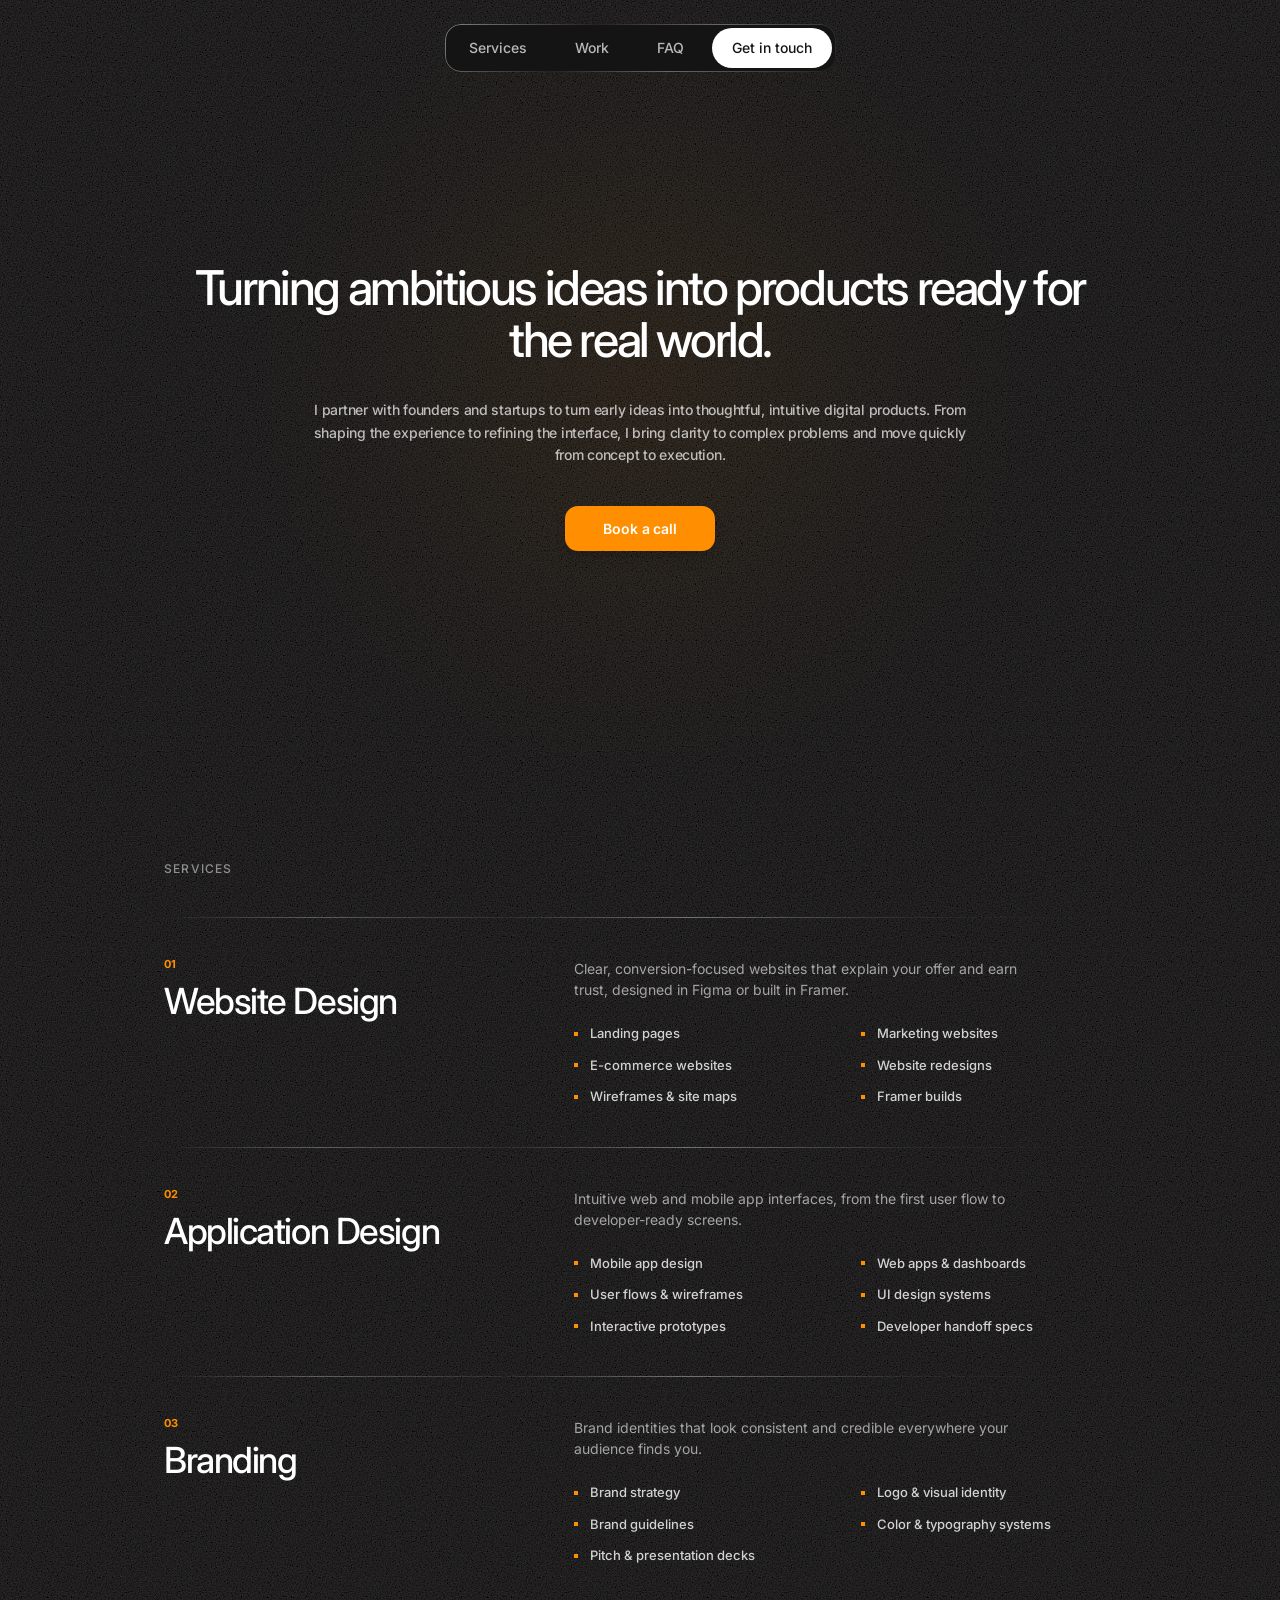
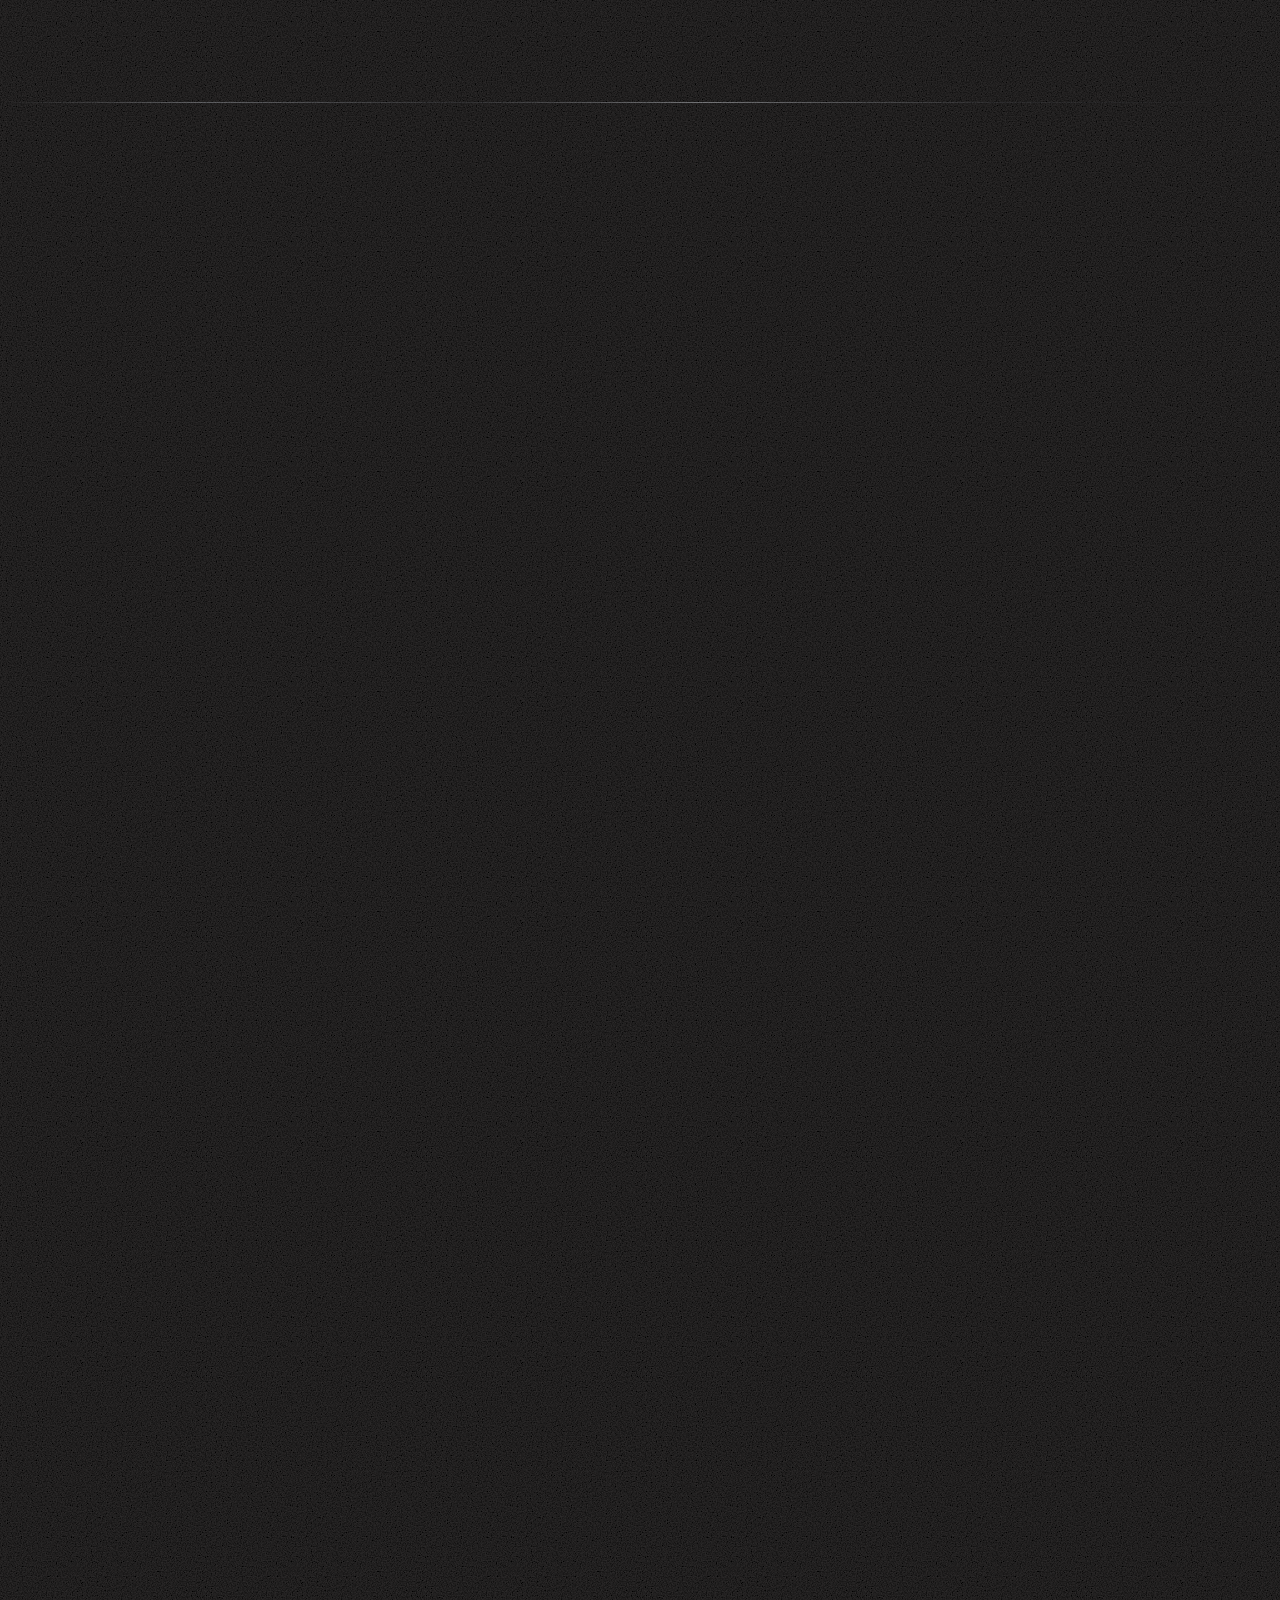
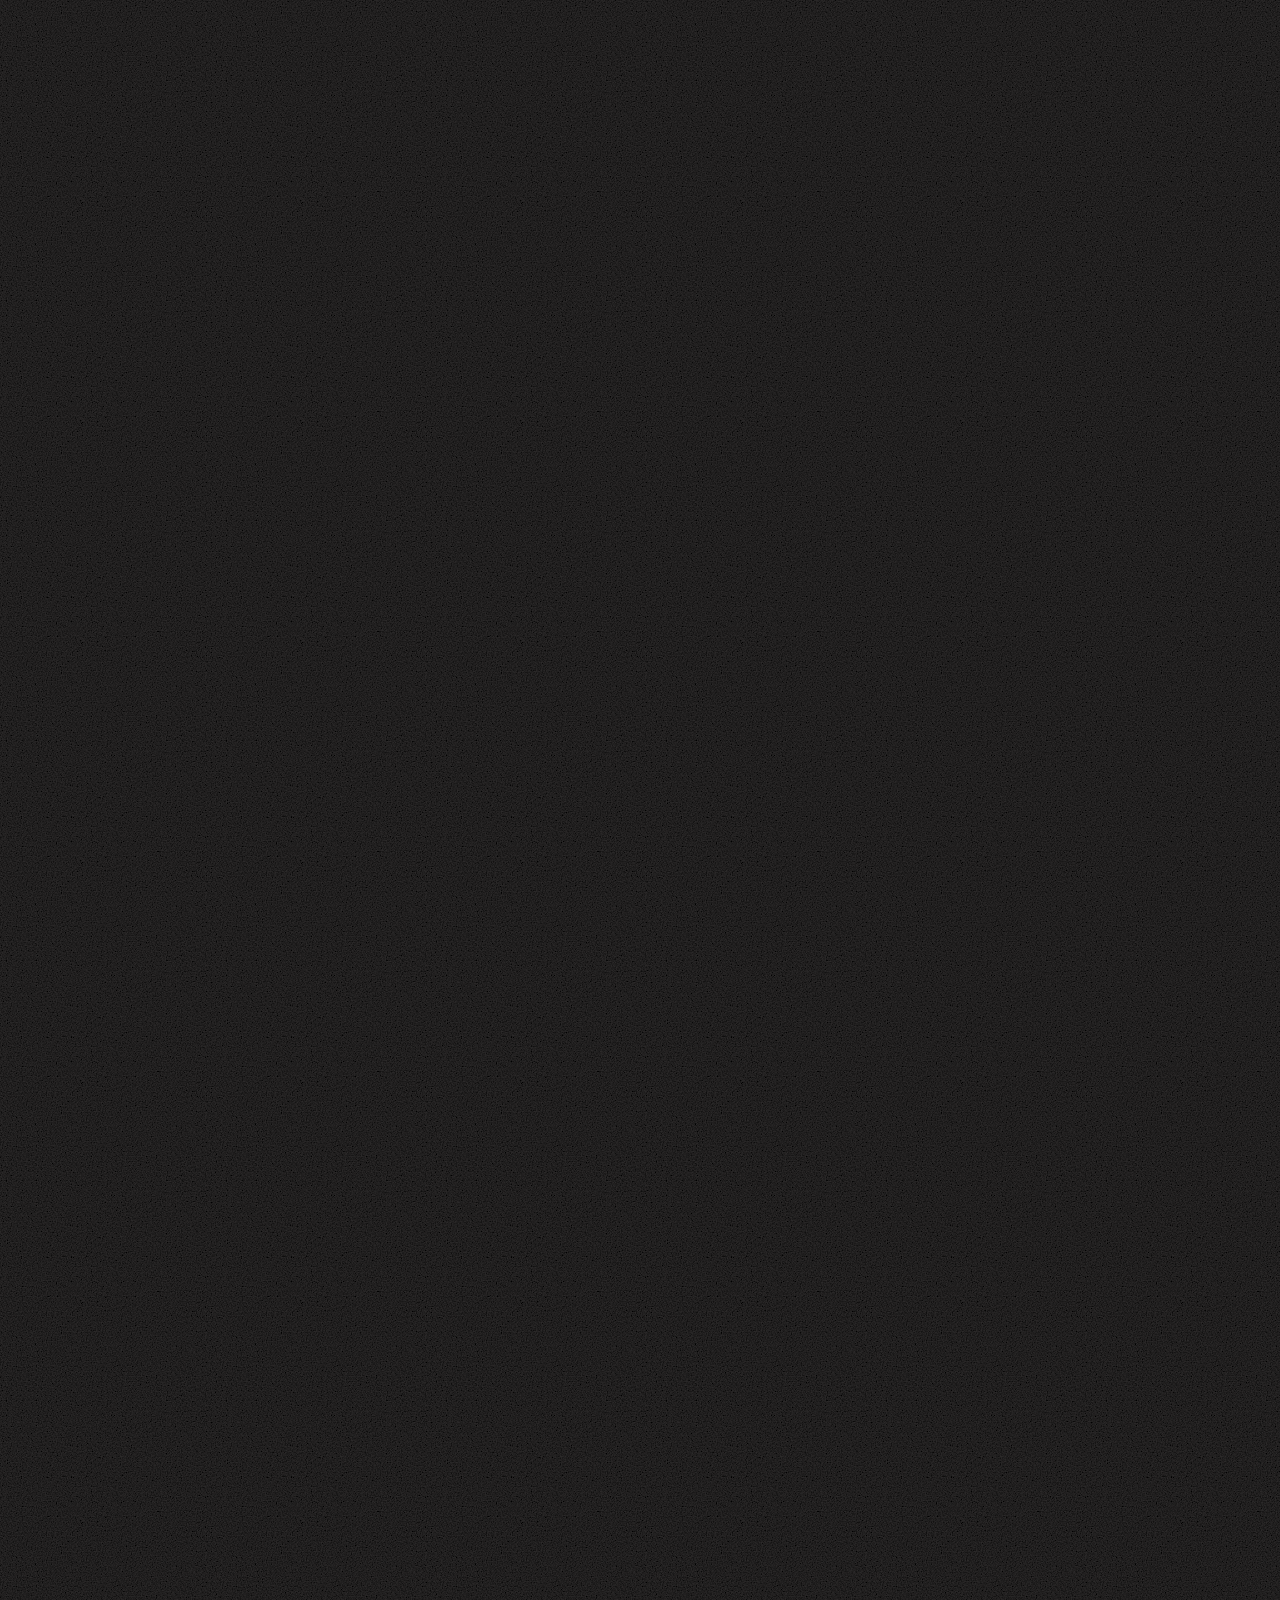
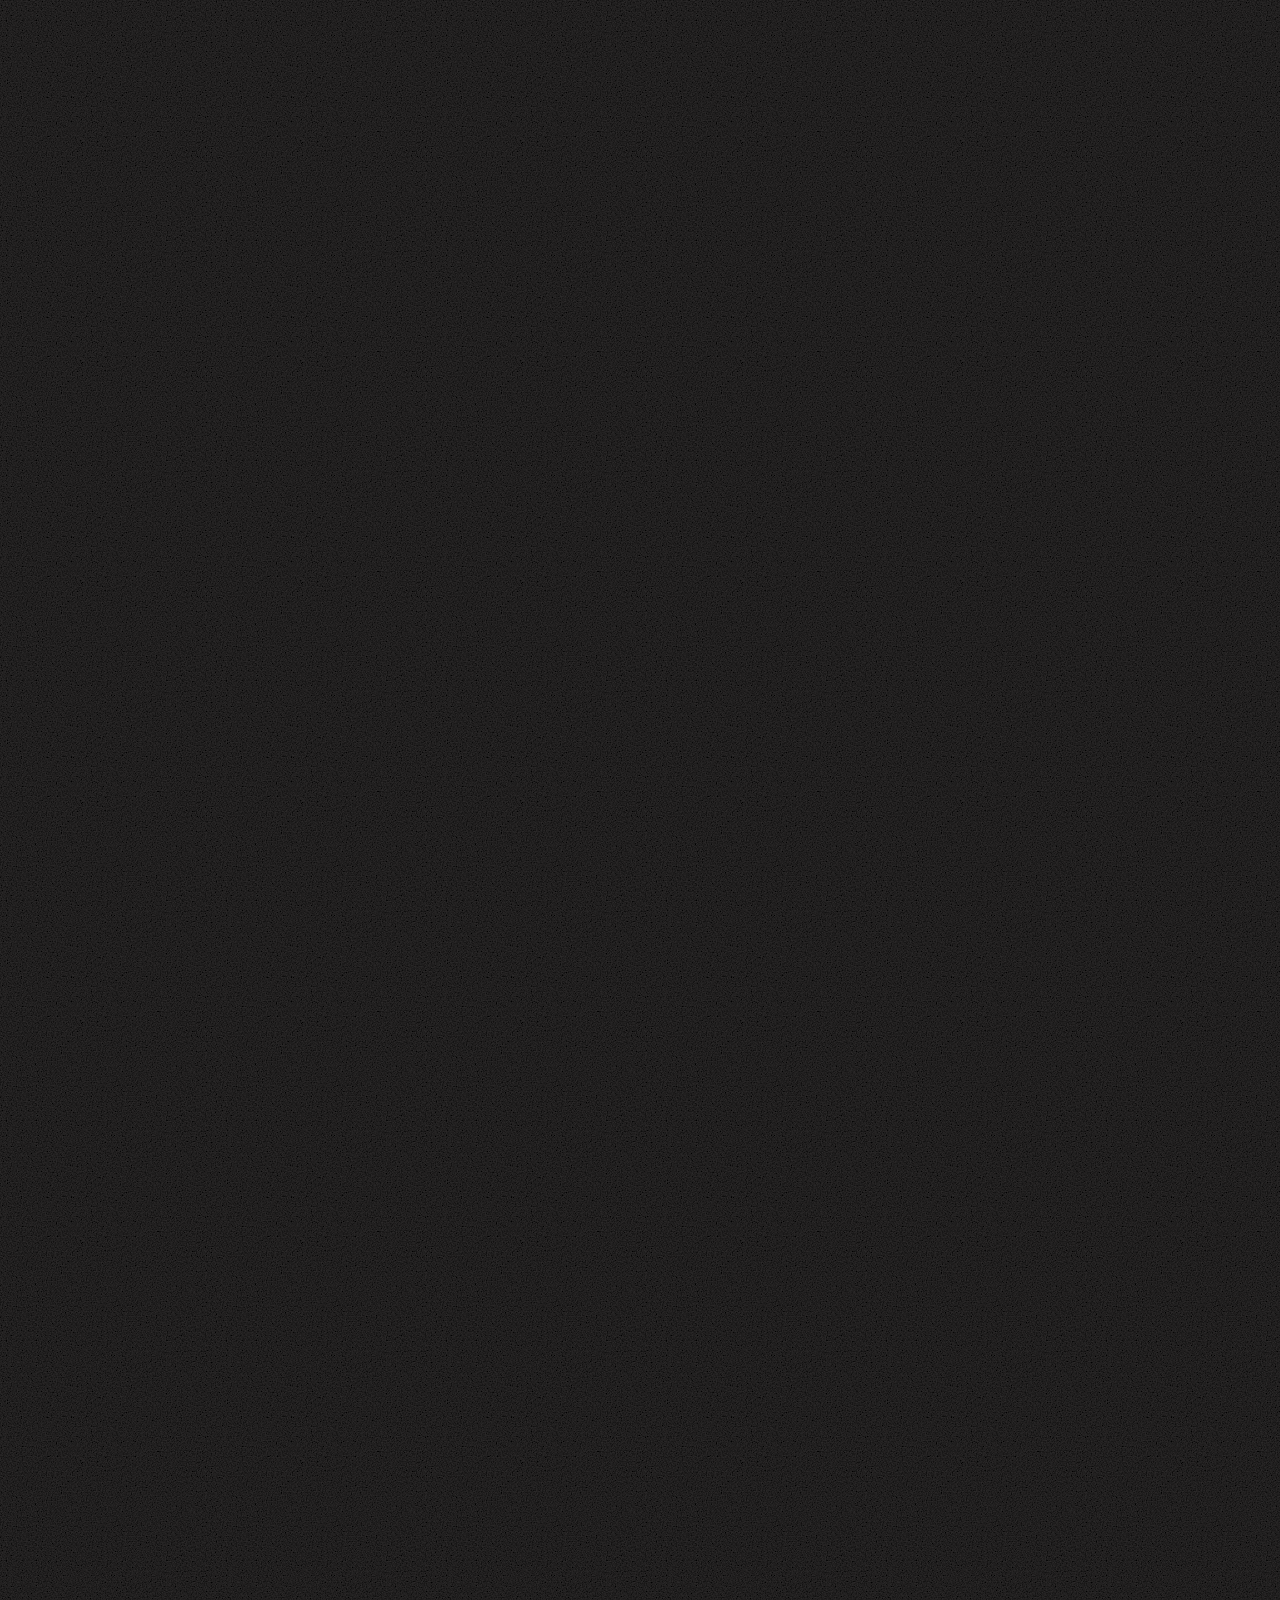
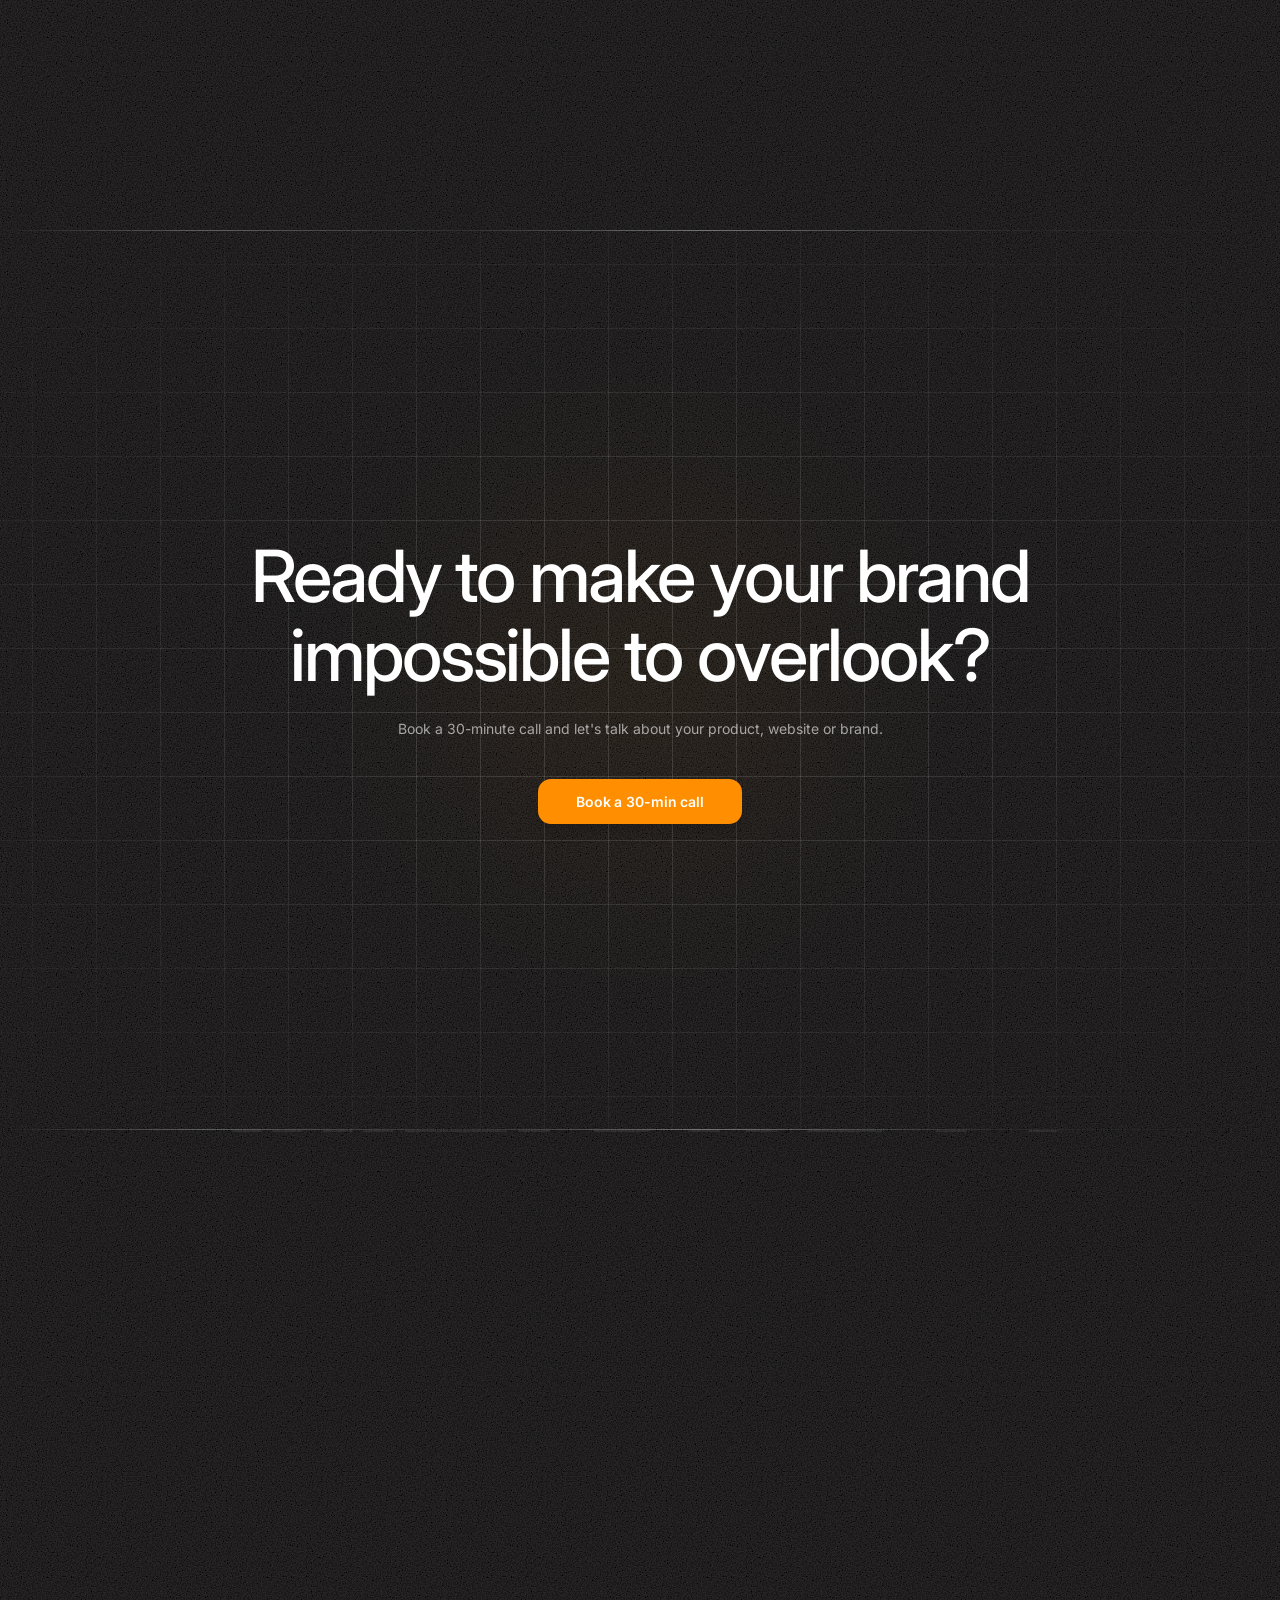
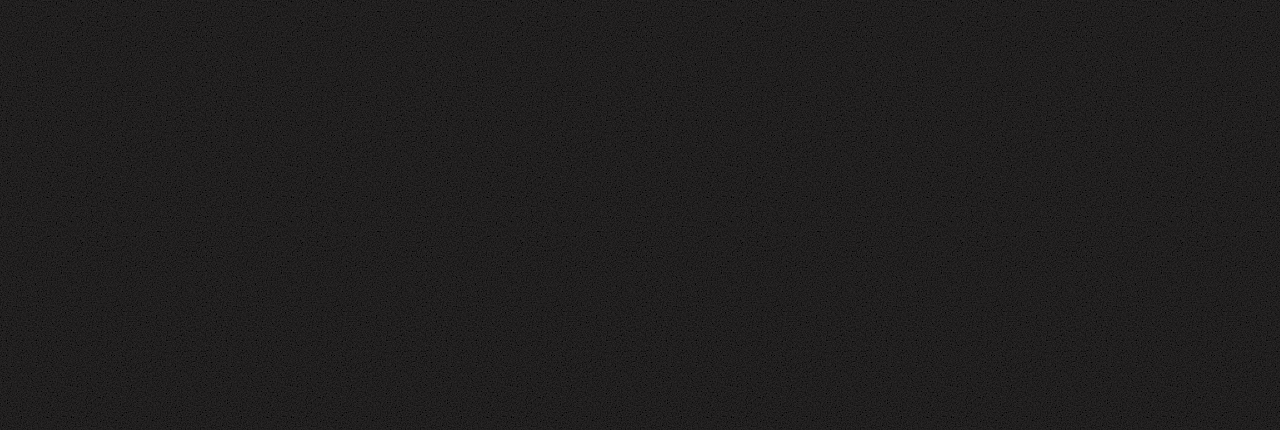
==== main/index.html @ d99c3d7a "Add files via upload" ====
<!DOCTYPE html>
<html lang="en" class="scroll-smooth">
<head>
<meta charset="UTF-8" />
<meta name="viewport" content="width=device-width, initial-scale=1.0" />
<meta name="theme-color" content="#161515" />
<meta name="color-scheme" content="dark" />
<title>Meiyaku Design | Covenant Ajigbotosho, Product, Web &amp; Brand Designer</title>
<meta name="description" content="Meiyaku Design is the portfolio of Covenant Ajigbotosho, a product designer in Lagos working on product design, web design and branding for agencies and brands.">
<link rel="preconnect" href="https://fonts.googleapis.com">
<link rel="preconnect" href="https://fonts.gstatic.com" crossorigin>
<link rel="stylesheet" href="https://fonts.googleapis.com/css2?family=Inter:wght@400..700&display=swap" media="print" onload="this.media='all'">
<noscript><link rel="stylesheet" href="https://fonts.googleapis.com/css2?family=Inter:wght@400..700&display=swap"><style>.reveal{opacity:1;transform:none}.faq-a{grid-template-rows:1fr}.faq-a>div{visibility:visible}</style></noscript>
<link rel="stylesheet" href="style.css">
</head>
<body class="grain bg-dark text-white font-sans antialiased selection:bg-accent selection:text-white relative overflow-x-hidden">

  <!-- Texture Overlay -->
  <!-- Navigation -->
  <nav class="fixed top-0 left-0 right-0 z-40 flex justify-center p-6 pointer-events-none">
    <div class="flex items-center gap-2 metal-pill bg-dark/95 backdrop-blur-lg rounded-2xl p-1 pointer-events-auto">
      <a href="#services" class="px-5 py-2.5 text-sm font-medium text-white/70 hover:text-accent rounded-xl transition-all">Services</a>
      <a href="#work" class="px-5 py-2.5 text-sm font-medium text-white/70 hover:text-accent rounded-xl transition-all">Work</a>
      <a href="#faq" class="px-5 py-2.5 text-sm font-medium text-white/70 hover:text-accent rounded-xl transition-all">FAQ</a>
      <a href="#contact" class="px-5 py-2.5 text-sm font-medium bg-white text-dark hover:bg-accent hover:text-white rounded-[200px] transition-all">Get in touch</a>
    </div>
  </nav>

  <!-- Hero Section -->
  <header class="relative min-h-[85vh] flex flex-col justify-center items-center px-6 pt-32 pb-20 reveal active">
    <!-- Ambient Accent Glow -->
    <div class="glow glow-hero absolute top-1/2 left-1/2 -translate-x-1/2 -translate-y-1/2 pointer-events-none" aria-hidden="true"></div>

    <div class="max-w-[1200px] mx-auto text-center relative z-10">
      <h1 class="text-[32px] md:text-[40px] lg:text-[48px] font-medium tracking-[-0.05em] leading-[1.1] mb-8 max-w-4xl mx-auto">
        Turning ambitious ideas into products ready for the real world.
      </h1>
      <p class="text-[14px] font-medium tracking-[-0.02em] leading-[1.6] text-white/70 max-w-2xl mx-auto mb-10">
        I partner with founders and startups to turn early ideas into thoughtful, intuitive digital products. From shaping the experience to refining the interface, I bring clarity to complex problems and move quickly from concept to execution.
      </p>
      <div class="flex justify-center mt-8">
        <a href="https://calendly.com/meiyaku/30min" target="_blank" rel="noopener" class="inline-flex items-center gap-3 px-[38px] py-[12px] rounded-[13px] bg-accent text-white font-semibold tracking-[-0.1px] text-[14px] transition-all hover:scale-105 hover:bg-white hover:text-dark shadow-lg">
          Book a call
        </a>
      </div>
    </div>
  </header>

<!-- Services Section -->
  <section id="services" class="w-full relative z-10 py-24 reveal">
    <div class="max-w-[1000px] mx-auto px-6">
      <p class="mb-10 text-xs font-medium uppercase tracking-widest text-white/50">Services</p>
      <div class="flex flex-col">
      <div class="grid grid-cols-1 md:grid-cols-12 gap-6 md:gap-8 py-10 border-t border-white/10">
        <h3 class="md:col-span-5 text-[28px] md:text-[36px] font-medium tracking-[-0.04em] leading-[1.1] text-white"><span class="block mb-3 text-[11px] font-bold tracking-[0.03em] text-accent">01</span>Website Design</h3>
        <div class="md:col-span-7">
          <p class="mb-6 max-w-md text-[14px] leading-[1.5] text-white/60">Clear, conversion-focused websites that explain your offer and earn trust, designed in Figma or built in Framer.</p>
          <ul class="grid grid-cols-1 sm:grid-cols-2 gap-x-8 gap-y-3 text-[13px] font-medium text-white/80">
            <li class="flex items-center gap-3"><span class="h-1 w-1 shrink-0 bg-accent"></span>Landing pages</li>
            <li class="flex items-center gap-3"><span class="h-1 w-1 shrink-0 bg-accent"></span>Marketing websites</li>
            <li class="flex items-center gap-3"><span class="h-1 w-1 shrink-0 bg-accent"></span>E-commerce websites</li>
            <li class="flex items-center gap-3"><span class="h-1 w-1 shrink-0 bg-accent"></span>Website redesigns</li>
            <li class="flex items-center gap-3"><span class="h-1 w-1 shrink-0 bg-accent"></span>Wireframes &amp; site maps</li>
            <li class="flex items-center gap-3"><span class="h-1 w-1 shrink-0 bg-accent"></span>Framer builds</li>
          </ul>
        </div>
      </div>
      <div class="grid grid-cols-1 md:grid-cols-12 gap-6 md:gap-8 py-10 border-t border-white/10">
        <h3 class="md:col-span-5 text-[28px] md:text-[36px] font-medium tracking-[-0.04em] leading-[1.1] text-white"><span class="block mb-3 text-[11px] font-bold tracking-[0.03em] text-accent">02</span>Application Design</h3>
        <div class="md:col-span-7">
          <p class="mb-6 max-w-md text-[14px] leading-[1.5] text-white/60">Intuitive web and mobile app interfaces, from the first user flow to developer-ready screens.</p>
          <ul class="grid grid-cols-1 sm:grid-cols-2 gap-x-8 gap-y-3 text-[13px] font-medium text-white/80">
            <li class="flex items-center gap-3"><span class="h-1 w-1 shrink-0 bg-accent"></span>Mobile app design</li>
            <li class="flex items-center gap-3"><span class="h-1 w-1 shrink-0 bg-accent"></span>Web apps &amp; dashboards</li>
            <li class="flex items-center gap-3"><span class="h-1 w-1 shrink-0 bg-accent"></span>User flows &amp; wireframes</li>
            <li class="flex items-center gap-3"><span class="h-1 w-1 shrink-0 bg-accent"></span>UI design systems</li>
            <li class="flex items-center gap-3"><span class="h-1 w-1 shrink-0 bg-accent"></span>Interactive prototypes</li>
            <li class="flex items-center gap-3"><span class="h-1 w-1 shrink-0 bg-accent"></span>Developer handoff specs</li>
          </ul>
        </div>
      </div>
      <div class="grid grid-cols-1 md:grid-cols-12 gap-6 md:gap-8 py-10 border-t border-white/10">
        <h3 class="md:col-span-5 text-[28px] md:text-[36px] font-medium tracking-[-0.04em] leading-[1.1] text-white"><span class="block mb-3 text-[11px] font-bold tracking-[0.03em] text-accent">03</span>Branding</h3>
        <div class="md:col-span-7">
          <p class="mb-6 max-w-md text-[14px] leading-[1.5] text-white/60">Brand identities that look consistent and credible everywhere your audience finds you.</p>
          <ul class="grid grid-cols-1 sm:grid-cols-2 gap-x-8 gap-y-3 text-[13px] font-medium text-white/80">
            <li class="flex items-center gap-3"><span class="h-1 w-1 shrink-0 bg-accent"></span>Brand strategy</li>
            <li class="flex items-center gap-3"><span class="h-1 w-1 shrink-0 bg-accent"></span>Logo &amp; visual identity</li>
            <li class="flex items-center gap-3"><span class="h-1 w-1 shrink-0 bg-accent"></span>Brand guidelines</li>
            <li class="flex items-center gap-3"><span class="h-1 w-1 shrink-0 bg-accent"></span>Color &amp; typography systems</li>
            <li class="flex items-center gap-3"><span class="h-1 w-1 shrink-0 bg-accent"></span>Pitch &amp; presentation decks</li>
          </ul>
        </div>
      </div>
      </div>
    </div>
  </section>

  <!-- Selected Work Section -->
  <main id="work" class="w-full border-t border-white/10 py-24 relative z-10 overflow-hidden">
    <div class="flex flex-col gap-[140px]">
      
      <!-- Project 1: Eka Sportswear | swap each .cover div for: <img src="..." alt="Eka Sportswear screen" class="block w-full h-full object-cover"> -->
      <article class="flex flex-col items-center w-full relative reveal carousel-article cv-article">
        <div class="w-full relative mb-8">
          <div class="absolute inset-0 z-20 flex items-center justify-center pointer-events-none">
            <div class="w-[85vw] max-w-[1000px] flex justify-between px-4">
              <button aria-label="Previous image" class="carousel-prev pointer-events-auto w-10 h-10 rounded-full bg-black/60 text-white flex items-center justify-center hover:bg-accent transition-colors shadow-lg">
                <svg class="w-5 h-5" fill="none" viewBox="0 0 24 24" stroke="currentColor"><path stroke-linecap="round" stroke-linejoin="round" stroke-width="2" d="M15 19l-7-7 7-7" /></svg>
              </button>
              <button aria-label="Next image" class="carousel-next pointer-events-auto w-10 h-10 rounded-full bg-black/60 text-white flex items-center justify-center hover:bg-accent transition-colors shadow-lg">
                <svg class="w-5 h-5" fill="none" viewBox="0 0 24 24" stroke="currentColor"><path stroke-linecap="round" stroke-linejoin="round" stroke-width="2" d="M9 5l7 7-7 7" /></svg>
              </button>
            </div>
          </div>
          <ul class="slider-container flex flex-row items-center w-full overflow-x-auto snap-x snap-mandatory hide-scrollbar gap-8 touch-pan-y cursor-grab active:cursor-grabbing"><li class="is-active snap-center shrink-0 w-[85vw] max-w-[1000px] aspect-[1.77] rounded-xl overflow-hidden relative metal-pill slide pointer-events-none"><img src="public/images/ekasportswear/slide1.webp" alt="Eka Sportswear project slide 1" width="1600" height="900" loading="lazy" decoding="async" class="block w-full h-full object-cover"></li><li class="snap-center shrink-0 w-[85vw] max-w-[1000px] aspect-[1.77] rounded-xl overflow-hidden relative metal-pill slide pointer-events-none"><img src="public/images/ekasportswear/slide2.webp" alt="Eka Sportswear project slide 2" width="1600" height="900" loading="lazy" decoding="async" class="block w-full h-full object-cover"></li><li class="snap-center shrink-0 w-[85vw] max-w-[1000px] aspect-[1.77] rounded-xl overflow-hidden relative metal-pill slide pointer-events-none"><img src="public/images/ekasportswear/slide3.webp" alt="Eka Sportswear project slide 3" width="1600" height="900" loading="lazy" decoding="async" class="block w-full h-full object-cover"></li><li class="snap-center shrink-0 w-[85vw] max-w-[1000px] aspect-[1.77] rounded-xl overflow-hidden relative metal-pill slide pointer-events-none"><img src="public/images/ekasportswear/slide4.webp" alt="Eka Sportswear project slide 4" width="1600" height="900" loading="lazy" decoding="async" class="block w-full h-full object-cover"></li></ul>
        </div>
        <div class="max-w-[1000px] mx-auto px-6 w-full flex flex-col">
          <div class="grid grid-cols-1 md:grid-cols-12 gap-8 items-start pt-6 border-t border-white/10">
            <div class="md:col-span-5 pr-4">
              <h2 class="text-[20px] md:text-[22px] font-bold tracking-[-0.02em] leading-[1.3] text-white">Eka Sportswear</h2>
              <p class="mt-2 text-[11px] font-bold uppercase tracking-[0.03em] text-white/40">E-commerce · Sportswear</p>
            </div>
            <div class="md:col-span-7 flex flex-col items-start gap-6">
              <p class="text-[13px] font-normal leading-[1.5] tracking-[-0.01em] text-white/60">An e-commerce website for sportswear and related products, designed to create a clear, engaging shopping experience that helps customers explore and shop the brand’s offerings.</p>
              <div class="flex flex-wrap items-center gap-2 mt-2">
                <span class="inline-flex items-center gap-2 bg-white px-3 py-1.5 text-[10px] uppercase tracking-[0.03em] font-bold text-black"><span class="text-accent">•</span> Web design</span> <span class="inline-flex items-center gap-2 bg-white px-3 py-1.5 text-[10px] uppercase tracking-[0.03em] font-bold text-black"><span class="text-accent">•</span> Branding</span>
              </div>
            </div>
          </div>
        </div>
      </article>

      <!-- Project 2: Sportpreds | swap each .cover div for: <img src="..." alt="Sportpreds screen" class="block w-full h-full object-cover"> -->
      <article class="flex flex-col items-center w-full relative reveal carousel-article cv-article">
        <div class="w-full relative mb-8">
          <div class="absolute inset-0 z-20 flex items-center justify-center pointer-events-none">
            <div class="w-[85vw] max-w-[1000px] flex justify-between px-4">
              <button aria-label="Previous image" class="carousel-prev pointer-events-auto w-10 h-10 rounded-full bg-black/60 text-white flex items-center justify-center hover:bg-accent transition-colors shadow-lg">
                <svg class="w-5 h-5" fill="none" viewBox="0 0 24 24" stroke="currentColor"><path stroke-linecap="round" stroke-linejoin="round" stroke-width="2" d="M15 19l-7-7 7-7" /></svg>
              </button>
              <button aria-label="Next image" class="carousel-next pointer-events-auto w-10 h-10 rounded-full bg-black/60 text-white flex items-center justify-center hover:bg-accent transition-colors shadow-lg">
                <svg class="w-5 h-5" fill="none" viewBox="0 0 24 24" stroke="currentColor"><path stroke-linecap="round" stroke-linejoin="round" stroke-width="2" d="M9 5l7 7-7 7" /></svg>
              </button>
            </div>
          </div>
          <ul class="slider-container flex flex-row items-center w-full overflow-x-auto snap-x snap-mandatory hide-scrollbar gap-8 touch-pan-y cursor-grab active:cursor-grabbing"><li class="is-active snap-center shrink-0 w-[85vw] max-w-[1000px] aspect-[1.77] rounded-xl overflow-hidden relative metal-pill slide pointer-events-none"><img src="public/images/sportpreds/slide1.webp" alt="Sportpreds project slide 1" width="1600" height="900" loading="lazy" decoding="async" class="block w-full h-full object-cover"></li><li class="snap-center shrink-0 w-[85vw] max-w-[1000px] aspect-[1.77] rounded-xl overflow-hidden relative metal-pill slide pointer-events-none"><img src="public/images/sportpreds/slide2.webp" alt="Sportpreds project slide 2" width="1600" height="900" loading="lazy" decoding="async" class="block w-full h-full object-cover"></li><li class="snap-center shrink-0 w-[85vw] max-w-[1000px] aspect-[1.77] rounded-xl overflow-hidden relative metal-pill slide pointer-events-none"><img src="public/images/sportpreds/slide3.webp" alt="Sportpreds project slide 3" width="1600" height="900" loading="lazy" decoding="async" class="block w-full h-full object-cover"></li><li class="snap-center shrink-0 w-[85vw] max-w-[1000px] aspect-[1.77] rounded-xl overflow-hidden relative metal-pill slide pointer-events-none"><img src="public/images/sportpreds/slide4.webp" alt="Sportpreds project slide 4" width="1600" height="900" loading="lazy" decoding="async" class="block w-full h-full object-cover"></li></ul>
        </div>
        <div class="max-w-[1000px] mx-auto px-6 w-full flex flex-col">
          <div class="grid grid-cols-1 md:grid-cols-12 gap-8 items-start pt-6 border-t border-white/10">
            <div class="md:col-span-5 pr-4">
              <h2 class="text-[20px] md:text-[22px] font-bold tracking-[-0.02em] leading-[1.3] text-white">Sportpreds</h2>
              <p class="mt-2 text-[11px] font-bold uppercase tracking-[0.03em] text-white/40">AI · Sports Technology</p>
            </div>
            <div class="md:col-span-7 flex flex-col items-start gap-6">
              <p class="text-[13px] font-normal leading-[1.5] tracking-[-0.01em] text-white/60">An AI-powered sports prediction platform designed to predict game outcomes and make sports predictions more accessible through a focused digital experience.</p>
              <div class="flex flex-wrap items-center gap-2 mt-2">
                <span class="inline-flex items-center gap-2 bg-white px-3 py-1.5 text-[10px] uppercase tracking-[0.03em] font-bold text-black"><span class="text-accent">•</span> Web design</span> <span class="inline-flex items-center gap-2 bg-white px-3 py-1.5 text-[10px] uppercase tracking-[0.03em] font-bold text-black"><span class="text-accent">•</span> Branding</span>
              </div>
            </div>
          </div>
        </div>
      </article>

      <!-- Project 3: ViewPointArk | swap each .cover div for: <img src="..." alt="ViewPointArk screen" class="block w-full h-full object-cover"> -->
      <article class="flex flex-col items-center w-full relative reveal carousel-article cv-article">
        <div class="w-full relative mb-8">
          <div class="absolute inset-0 z-20 flex items-center justify-center pointer-events-none">
            <div class="w-[85vw] max-w-[1000px] flex justify-between px-4">
              <button aria-label="Previous image" class="carousel-prev pointer-events-auto w-10 h-10 rounded-full bg-black/60 text-white flex items-center justify-center hover:bg-accent transition-colors shadow-lg">
                <svg class="w-5 h-5" fill="none" viewBox="0 0 24 24" stroke="currentColor"><path stroke-linecap="round" stroke-linejoin="round" stroke-width="2" d="M15 19l-7-7 7-7" /></svg>
              </button>
              <button aria-label="Next image" class="carousel-next pointer-events-auto w-10 h-10 rounded-full bg-black/60 text-white flex items-center justify-center hover:bg-accent transition-colors shadow-lg">
                <svg class="w-5 h-5" fill="none" viewBox="0 0 24 24" stroke="currentColor"><path stroke-linecap="round" stroke-linejoin="round" stroke-width="2" d="M9 5l7 7-7 7" /></svg>
              </button>
            </div>
          </div>
          <ul class="slider-container flex flex-row items-center w-full overflow-x-auto snap-x snap-mandatory hide-scrollbar gap-8 touch-pan-y cursor-grab active:cursor-grabbing"><li class="is-active snap-center shrink-0 w-[85vw] max-w-[1000px] aspect-[1.77] rounded-xl overflow-hidden relative metal-pill slide pointer-events-none"><img src="public/images/viewpointark/slide1.webp" alt="ViewPointArk project slide 1" width="1600" height="900" loading="lazy" decoding="async" class="block w-full h-full object-cover"></li><li class="snap-center shrink-0 w-[85vw] max-w-[1000px] aspect-[1.77] rounded-xl overflow-hidden relative metal-pill slide pointer-events-none"><img src="public/images/viewpointark/slide2.webp" alt="ViewPointArk project slide 2" width="1600" height="900" loading="lazy" decoding="async" class="block w-full h-full object-cover"></li><li class="snap-center shrink-0 w-[85vw] max-w-[1000px] aspect-[1.77] rounded-xl overflow-hidden relative metal-pill slide pointer-events-none"><img src="public/images/viewpointark/slide3.webp" alt="ViewPointArk project slide 3" width="1600" height="900" loading="lazy" decoding="async" class="block w-full h-full object-cover"></li><li class="snap-center shrink-0 w-[85vw] max-w-[1000px] aspect-[1.77] rounded-xl overflow-hidden relative metal-pill slide pointer-events-none"><img src="public/images/viewpointark/slide4.webp" alt="ViewPointArk project slide 4" width="1600" height="900" loading="lazy" decoding="async" class="block w-full h-full object-cover"></li></ul>
        </div>
        <div class="max-w-[1000px] mx-auto px-6 w-full flex flex-col">
          <div class="grid grid-cols-1 md:grid-cols-12 gap-8 items-start pt-6 border-t border-white/10">
            <div class="md:col-span-5 pr-4">
              <h2 class="text-[20px] md:text-[22px] font-bold tracking-[-0.02em] leading-[1.3] text-white">ViewPointArk</h2>
              <p class="mt-2 text-[11px] font-bold uppercase tracking-[0.03em] text-white/40">PropTech · Real Estate</p>
            </div>
            <div class="md:col-span-7 flex flex-col items-start gap-6">
              <p class="text-[13px] font-normal leading-[1.5] tracking-[-0.01em] text-white/60">A digital property-viewing service designed to help people make informed property decisions remotely through virtual viewings and independent property insights.</p>
              <div class="flex flex-wrap items-center gap-2 mt-2">
                <span class="inline-flex items-center gap-2 bg-white px-3 py-1.5 text-[10px] uppercase tracking-[0.03em] font-bold text-black"><span class="text-accent">•</span> Web design</span> <span class="inline-flex items-center gap-2 bg-white px-3 py-1.5 text-[10px] uppercase tracking-[0.03em] font-bold text-black"><span class="text-accent">•</span> Branding</span>
              </div>
            </div>
          </div>
        </div>
      </article>

      <!-- Project 4: Icon Moment | swap each .cover div for: <img src="..." alt="Icon Moment screen" class="block w-full h-full object-cover"> -->
      <article class="flex flex-col items-center w-full relative reveal carousel-article cv-article">
        <div class="w-full relative mb-8">
          <div class="absolute inset-0 z-20 flex items-center justify-center pointer-events-none">
            <div class="w-[85vw] max-w-[1000px] flex justify-between px-4">
              <button aria-label="Previous image" class="carousel-prev pointer-events-auto w-10 h-10 rounded-full bg-black/60 text-white flex items-center justify-center hover:bg-accent transition-colors shadow-lg">
                <svg class="w-5 h-5" fill="none" viewBox="0 0 24 24" stroke="currentColor"><path stroke-linecap="round" stroke-linejoin="round" stroke-width="2" d="M15 19l-7-7 7-7" /></svg>
              </button>
              <button aria-label="Next image" class="carousel-next pointer-events-auto w-10 h-10 rounded-full bg-black/60 text-white flex items-center justify-center hover:bg-accent transition-colors shadow-lg">
                <svg class="w-5 h-5" fill="none" viewBox="0 0 24 24" stroke="currentColor"><path stroke-linecap="round" stroke-linejoin="round" stroke-width="2" d="M9 5l7 7-7 7" /></svg>
              </button>
            </div>
          </div>
          <ul class="slider-container flex flex-row items-center w-full overflow-x-auto snap-x snap-mandatory hide-scrollbar gap-8 touch-pan-y cursor-grab active:cursor-grabbing"><li class="is-active snap-center shrink-0 w-[85vw] max-w-[1000px] aspect-[1.77] rounded-xl overflow-hidden relative metal-pill slide pointer-events-none"><img src="public/images/iconmoment/slide1.webp" alt="Icon Moment project slide 1" width="1600" height="900" loading="lazy" decoding="async" class="block w-full h-full object-cover"></li><li class="snap-center shrink-0 w-[85vw] max-w-[1000px] aspect-[1.77] rounded-xl overflow-hidden relative metal-pill slide pointer-events-none"><img src="public/images/iconmoment/slide2.webp" alt="Icon Moment project slide 2" width="1600" height="900" loading="lazy" decoding="async" class="block w-full h-full object-cover"></li><li class="snap-center shrink-0 w-[85vw] max-w-[1000px] aspect-[1.77] rounded-xl overflow-hidden relative metal-pill slide pointer-events-none"><img src="public/images/iconmoment/slide3.webp" alt="Icon Moment project slide 3" width="1600" height="900" loading="lazy" decoding="async" class="block w-full h-full object-cover"></li><li class="snap-center shrink-0 w-[85vw] max-w-[1000px] aspect-[1.77] rounded-xl overflow-hidden relative metal-pill slide pointer-events-none"><img src="public/images/iconmoment/slide4.webp" alt="Icon Moment project slide 4" width="1600" height="900" loading="lazy" decoding="async" class="block w-full h-full object-cover"></li></ul>
        </div>
        <div class="max-w-[1000px] mx-auto px-6 w-full flex flex-col">
          <div class="grid grid-cols-1 md:grid-cols-12 gap-8 items-start pt-6 border-t border-white/10">
            <div class="md:col-span-5 pr-4">
              <h2 class="text-[20px] md:text-[22px] font-bold tracking-[-0.02em] leading-[1.3] text-white">Icon Moment</h2>
              <p class="mt-2 text-[11px] font-bold uppercase tracking-[0.03em] text-white/40">Events · Digital Experience</p>
            </div>
            <div class="md:col-span-7 flex flex-col items-start gap-6">
              <p class="text-[13px] font-normal leading-[1.5] tracking-[-0.01em] text-white/60">A digital experience for an event styling brand, designed to showcase its services and present its offerings through a polished, visually engaging website.</p>
              <div class="flex flex-wrap items-center gap-2 mt-2">
                <span class="inline-flex items-center gap-2 bg-white px-3 py-1.5 text-[10px] uppercase tracking-[0.03em] font-bold text-black"><span class="text-accent">•</span> Web design</span> <span class="inline-flex items-center gap-2 bg-white px-3 py-1.5 text-[10px] uppercase tracking-[0.03em] font-bold text-black"><span class="text-accent">•</span> Branding</span>
              </div>
            </div>
          </div>
        </div>
      </article>

      <!-- Project 5: Vedaverse | swap each .cover div for: <img src="..." alt="Vedaverse screen" class="block w-full h-full object-cover"> -->
      <article class="flex flex-col items-center w-full relative reveal carousel-article cv-article">
        <div class="w-full relative mb-8">
          <div class="absolute inset-0 z-20 flex items-center justify-center pointer-events-none">
            <div class="w-[85vw] max-w-[1000px] flex justify-between px-4">
              <button aria-label="Previous image" class="carousel-prev pointer-events-auto w-10 h-10 rounded-full bg-black/60 text-white flex items-center justify-center hover:bg-accent transition-colors shadow-lg">
                <svg class="w-5 h-5" fill="none" viewBox="0 0 24 24" stroke="currentColor"><path stroke-linecap="round" stroke-linejoin="round" stroke-width="2" d="M15 19l-7-7 7-7" /></svg>
              </button>
              <button aria-label="Next image" class="carousel-next pointer-events-auto w-10 h-10 rounded-full bg-black/60 text-white flex items-center justify-center hover:bg-accent transition-colors shadow-lg">
                <svg class="w-5 h-5" fill="none" viewBox="0 0 24 24" stroke="currentColor"><path stroke-linecap="round" stroke-linejoin="round" stroke-width="2" d="M9 5l7 7-7 7" /></svg>
              </button>
            </div>
          </div>
          <ul class="slider-container flex flex-row items-center w-full overflow-x-auto snap-x snap-mandatory hide-scrollbar gap-8 touch-pan-y cursor-grab active:cursor-grabbing"><li class="is-active snap-center shrink-0 w-[85vw] max-w-[1000px] aspect-[1.77] rounded-xl overflow-hidden relative metal-pill slide pointer-events-none"><img src="public/images/vedaverse/slide1.webp" alt="Vedaverse project slide 1" width="1600" height="900" loading="lazy" decoding="async" class="block w-full h-full object-cover"></li><li class="snap-center shrink-0 w-[85vw] max-w-[1000px] aspect-[1.77] rounded-xl overflow-hidden relative metal-pill slide pointer-events-none"><img src="public/images/vedaverse/slide2.webp" alt="Vedaverse project slide 2" width="1600" height="900" loading="lazy" decoding="async" class="block w-full h-full object-cover"></li><li class="snap-center shrink-0 w-[85vw] max-w-[1000px] aspect-[1.77] rounded-xl overflow-hidden relative metal-pill slide pointer-events-none"><img src="public/images/vedaverse/slide3.webp" alt="Vedaverse project slide 3" width="1600" height="900" loading="lazy" decoding="async" class="block w-full h-full object-cover"></li><li class="snap-center shrink-0 w-[85vw] max-w-[1000px] aspect-[1.77] rounded-xl overflow-hidden relative metal-pill slide pointer-events-none"><img src="public/images/vedaverse/slide4.webp" alt="Vedaverse project slide 4" width="1600" height="900" loading="lazy" decoding="async" class="block w-full h-full object-cover"></li></ul>
        </div>
        <div class="max-w-[1000px] mx-auto px-6 w-full flex flex-col">
          <div class="grid grid-cols-1 md:grid-cols-12 gap-8 items-start pt-6 border-t border-white/10">
            <div class="md:col-span-5 pr-4">
              <h2 class="text-[20px] md:text-[22px] font-bold tracking-[-0.02em] leading-[1.3] text-white">Vedaverse</h2>
              <p class="mt-2 text-[11px] font-bold uppercase tracking-[0.03em] text-white/40">Creator Economy · Event Ticketing · VR</p>
            </div>
            <div class="md:col-span-7 flex flex-col items-start gap-6">
              <p class="text-[13px] font-normal leading-[1.5] tracking-[-0.01em] text-white/60">Cirqah is a creator-first platform that empowers creators to host events, monetize experiences, and build communities they own. Combining event ticketing with immersive VR experiences, it reimagines how creators and audiences connect beyond traditional digital platforms.</p>
              <div class="flex flex-wrap items-center gap-2 mt-2">
                <span class="inline-flex items-center gap-2 bg-white px-3 py-1.5 text-[10px] uppercase tracking-[0.03em] font-bold text-black"><span class="text-accent">•</span> Web design</span> <span class="inline-flex items-center gap-2 bg-white px-3 py-1.5 text-[10px] uppercase tracking-[0.03em] font-bold text-black"><span class="text-accent">•</span> Branding</span>
              </div>
            </div>
          </div>
        </div>
      </article>

    </div>
  </main>

  <!-- FAQ Section -->
  <section id="faq" class="w-full relative z-10 pb-24 reveal optimize-render">
    <div class="max-w-[1000px] mx-auto px-6 w-full">
      <div class="grid grid-cols-1 md:grid-cols-12 gap-8 border-t border-white/10 pt-12">
        <div class="md:col-span-5 pr-4">
          <h2 class="text-[20px] md:text-[22px] font-bold tracking-[-0.02em] leading-[1.3] text-white">Frequently Asked Questions</h2>
        </div>
        <div class="md:col-span-7 flex flex-col">
          
          <div class="faq-item border-b border-white/10">
            <h3><button type="button" id="faq-q1" class="faq-q flex w-full items-center justify-between gap-6 py-5 text-left text-white font-medium text-[14px] tracking-[-0.01em] hover:text-accent transition-colors" aria-expanded="false" aria-controls="faq-a1"><span>What is your typical project timeline?</span><span class="faq-icon text-white/40" aria-hidden="true"><svg fill="none" height="20" stroke="currentColor" stroke-linecap="round" stroke-linejoin="round" stroke-width="1.5" viewBox="0 0 24 24" width="20"><path d="M6 9l6 6 6-6"></path></svg></span></button></h3>
            <div id="faq-a1" class="faq-a" role="region" aria-labelledby="faq-q1"><div><p class="text-white/60 pb-5 text-[13px] leading-[1.5]">Most projects take 2 to 4 weeks, depending on the scope and the number of pages or screens.</p></div></div>
          </div>
          <div class="faq-item border-b border-white/10">
            <h3><button type="button" id="faq-q2" class="faq-q flex w-full items-center justify-between gap-6 py-5 text-left text-white font-medium text-[14px] tracking-[-0.01em] hover:text-accent transition-colors" aria-expanded="false" aria-controls="faq-a2"><span>How does payment work?</span><span class="faq-icon text-white/40" aria-hidden="true"><svg fill="none" height="20" stroke="currentColor" stroke-linecap="round" stroke-linejoin="round" stroke-width="1.5" viewBox="0 0 24 24" width="20"><path d="M6 9l6 6 6-6"></path></svg></span></button></h3>
            <div id="faq-a2" class="faq-a" role="region" aria-labelledby="faq-q2"><div><p class="text-white/60 pb-5 text-[13px] leading-[1.5]">Payment is split in two: 50% upfront to start the project and the remaining 50% on delivery.</p></div></div>
          </div>
          <div class="faq-item border-b border-white/10">
            <h3><button type="button" id="faq-q3" class="faq-q flex w-full items-center justify-between gap-6 py-5 text-left text-white font-medium text-[14px] tracking-[-0.01em] hover:text-accent transition-colors" aria-expanded="false" aria-controls="faq-a3"><span>How many rounds of revisions are included?</span><span class="faq-icon text-white/40" aria-hidden="true"><svg fill="none" height="20" stroke="currentColor" stroke-linecap="round" stroke-linejoin="round" stroke-width="1.5" viewBox="0 0 24 24" width="20"><path d="M6 9l6 6 6-6"></path></svg></span></button></h3>
            <div id="faq-a3" class="faq-a" role="region" aria-labelledby="faq-q3"><div><p class="text-white/60 pb-5 text-[13px] leading-[1.5]">Each project includes 1 to 2 rounds of revisions.</p></div></div>
          </div>
          <div class="faq-item border-b border-white/10">
            <h3><button type="button" id="faq-q4" class="faq-q flex w-full items-center justify-between gap-6 py-5 text-left text-white font-medium text-[14px] tracking-[-0.01em] hover:text-accent transition-colors" aria-expanded="false" aria-controls="faq-a4"><span>Who do you work with?</span><span class="faq-icon text-white/40" aria-hidden="true"><svg fill="none" height="20" stroke="currentColor" stroke-linecap="round" stroke-linejoin="round" stroke-width="1.5" viewBox="0 0 24 24" width="20"><path d="M6 9l6 6 6-6"></path></svg></span></button></h3>
            <div id="faq-a4" class="faq-a" role="region" aria-labelledby="faq-q4"><div><p class="text-white/60 pb-5 text-[13px] leading-[1.5]">I mostly work with agencies and brands.</p></div></div>
          </div>
          <div class="faq-item border-b border-white/10">
            <h3><button type="button" id="faq-q5" class="faq-q flex w-full items-center justify-between gap-6 py-5 text-left text-white font-medium text-[14px] tracking-[-0.01em] hover:text-accent transition-colors" aria-expanded="false" aria-controls="faq-a5"><span>How are websites delivered?</span><span class="faq-icon text-white/40" aria-hidden="true"><svg fill="none" height="20" stroke="currentColor" stroke-linecap="round" stroke-linejoin="round" stroke-width="1.5" viewBox="0 0 24 24" width="20"><path d="M6 9l6 6 6-6"></path></svg></span></button></h3>
            <div id="faq-a5" class="faq-a" role="region" aria-labelledby="faq-q5"><div><p class="text-white/60 pb-5 text-[13px] leading-[1.5]">Websites are delivered either as design-only files in Figma, or built in Framer.</p></div></div>
          </div>
          <div class="faq-item border-b border-white/10">
            <h3><button type="button" id="faq-q6" class="faq-q flex w-full items-center justify-between gap-6 py-5 text-left text-white font-medium text-[14px] tracking-[-0.01em] hover:text-accent transition-colors" aria-expanded="false" aria-controls="faq-a6"><span>What do I receive at handoff?</span><span class="faq-icon text-white/40" aria-hidden="true"><svg fill="none" height="20" stroke="currentColor" stroke-linecap="round" stroke-linejoin="round" stroke-width="1.5" viewBox="0 0 24 24" width="20"><path d="M6 9l6 6 6-6"></path></svg></span></button></h3>
            <div id="faq-a6" class="faq-a" role="region" aria-labelledby="faq-q6"><div><p class="text-white/60 pb-5 text-[13px] leading-[1.5]">At handoff you receive the Figma files, brand guidelines, and developer-ready specs.</p></div></div>
          </div>

          

          

          
          
        </div>
      </div>
    </div>
  </section>

  <!-- CTA Section -->
  <section class="w-full relative z-20 bg-dark grain min-h-[100svh] flex items-center py-24 border-y border-white/10 overflow-hidden">
    <div class="glow glow-cta absolute top-1/2 left-1/2 -translate-x-1/2 -translate-y-1/2 pointer-events-none" aria-hidden="true"></div>
    <div class="cta-grid" aria-hidden="true"></div>
    <div class="relative max-w-[900px] mx-auto px-6 text-center flex flex-col items-center">
      <h2 class="text-[40px] md:text-[72px] font-medium tracking-[-0.03em] leading-[1.1] text-white mb-6">
        Ready to make your brand impossible to overlook?
      </h2>
      <p class="text-[14px] text-white/60 mb-10 max-w-lg">
        Book a 30-minute call and let's talk about your product, website or brand.
      </p>
      <a href="https://calendly.com/meiyaku/30min" target="_blank" rel="noopener" class="inline-flex items-center gap-3 px-[38px] py-[12px] rounded-[13px] bg-accent text-white font-semibold tracking-[-0.1px] text-[14px] transition-all hover:scale-105 hover:bg-white hover:text-dark shadow-lg">
        Book a 30-min call
      </a>
    </div>
  </section>

  <!-- Footer: curtain reveal + parallax layers -->
  <div class="footer-wrap relative z-0">
  <footer id="contact" class="site-footer relative z-10 flex min-h-[100svh] w-full flex-col justify-between overflow-hidden border-t border-white/10 bg-dark grain">
    <div class="glow-foot fx" style="--y:220px" aria-hidden="true"></div>

    <div class="relative flex flex-col gap-2 pt-16 pb-4 select-none" aria-hidden="true">
      <div class="fx-r flex w-max items-center text-accent/80">
        <span class="foot-phrase">Let's work together •</span><span class="foot-phrase">Let's work together •</span><span class="foot-phrase">Let's work together •</span>
      </div>
      <div class="fx-l flex w-max items-center outline-text">
        <span class="foot-phrase">Website design • Application design • Branding •</span><span class="foot-phrase">Website design • Application design • Branding •</span><span class="foot-phrase">Website design • Application design • Branding •</span>
      </div>
    </div>

    <div class="relative z-10 w-full max-w-[1000px] mx-auto px-6">
      <div class="grid grid-cols-1 md:grid-cols-12 gap-10 border-t border-white/10 py-10 md:py-12">
        <div class="md:col-span-6 fx" style="--y:70px">
          <h3 class="text-xl font-bold mb-4 text-white">Meiyaku Design</h3>
          <p class="text-white/50 text-sm max-w-xs font-medium mb-8">Product, web and brand design for agencies and brands.</p>
          <a href="mailto:meiyaku.design@gmail.com" class="inline-block text-[20px] md:text-[24px] lg:text-[32px] break-words font-medium tracking-[-0.03em] text-white border-b border-white/20 hover:text-accent hover:border-accent transition-colors">meiyaku.design@gmail.com</a>
        </div>
        <div class="md:col-span-3 flex flex-col gap-3 fx" style="--y:110px">
          <h4 class="text-[11px] font-bold tracking-[0.025em] uppercase text-white/30 mb-2">Navigate</h4>
          <a href="#services" class="text-white/60 hover:text-accent transition-colors text-sm font-medium">Services</a>
          <a href="#work" class="text-white/60 hover:text-accent transition-colors text-sm font-medium">Work</a>
          <a href="#faq" class="text-white/60 hover:text-accent transition-colors text-sm font-medium">FAQ</a>
        </div>
        <div class="md:col-span-3 flex flex-col gap-3 fx" style="--y:150px">
          <h4 class="text-[11px] font-bold tracking-[0.025em] uppercase text-white/30 mb-2">Socials</h4>
          <a href="https://x.com/Meiyakuu" target="_blank" rel="noopener" class="text-white/60 hover:text-accent transition-colors text-sm font-medium">Twitter / X</a>
          <a href="https://linkedin.com/in/covenant-aji" target="_blank" rel="noopener" class="text-white/60 hover:text-accent transition-colors text-sm font-medium">LinkedIn</a>
        </div>
      </div>
      <div class="fx flex flex-wrap items-center justify-between gap-4 border-t border-white/10 py-6 text-xs text-white/40" style="--y:30px">
        <p>© 2026 Meiyaku Design. All rights reserved.</p>
        <a href="#" class="hover:text-accent transition-colors">Back to top ↑</a>
      </div>
    </div>

    <div class="fx-w select-none pt-6 text-center foot-word font-bold uppercase tracking-tighter leading-[0.8] bg-gradient-to-b from-white/[0.16] to-transparent bg-clip-text text-transparent" aria-hidden="true">Meiyaku</div>
  </footer>
  </div>

  <script src="lenis.min.js"></script>
<!-- Carousel + reveal logic -->
<script src="script.js"></script>
</body>
</html>
---- main/style.css ----
/* Meiyaku Design: site styles (compiled from the original utility classes + custom rules). No build step needed. */
*, ::before, ::after {
  --tw-border-spacing-x: 0;
  --tw-border-spacing-y: 0;
  --tw-translate-x: 0;
  --tw-translate-y: 0;
  --tw-rotate: 0;
  --tw-skew-x: 0;
  --tw-skew-y: 0;
  --tw-scale-x: 1;
  --tw-scale-y: 1;
  --tw-pan-x:  ;
  --tw-pan-y:  ;
  --tw-pinch-zoom:  ;
  --tw-scroll-snap-strictness: proximity;
  --tw-gradient-from-position:  ;
  --tw-gradient-via-position:  ;
  --tw-gradient-to-position:  ;
  --tw-ordinal:  ;
  --tw-slashed-zero:  ;
  --tw-numeric-figure:  ;
  --tw-numeric-spacing:  ;
  --tw-numeric-fraction:  ;
  --tw-ring-inset:  ;
  --tw-ring-offset-width: 0px;
  --tw-ring-offset-color: #fff;
  --tw-ring-color: rgb(59 130 246 / 0.5);
  --tw-ring-offset-shadow: 0 0 #0000;
  --tw-ring-shadow: 0 0 #0000;
  --tw-shadow: 0 0 #0000;
  --tw-shadow-colored: 0 0 #0000;
  --tw-blur:  ;
  --tw-brightness:  ;
  --tw-contrast:  ;
  --tw-grayscale:  ;
  --tw-hue-rotate:  ;
  --tw-invert:  ;
  --tw-saturate:  ;
  --tw-sepia:  ;
  --tw-drop-shadow:  ;
  --tw-backdrop-blur:  ;
  --tw-backdrop-brightness:  ;
  --tw-backdrop-contrast:  ;
  --tw-backdrop-grayscale:  ;
  --tw-backdrop-hue-rotate:  ;
  --tw-backdrop-invert:  ;
  --tw-backdrop-opacity:  ;
  --tw-backdrop-saturate:  ;
  --tw-backdrop-sepia:  ;
  --tw-contain-size:  ;
  --tw-contain-layout:  ;
  --tw-contain-paint:  ;
  --tw-contain-style:  ;
}

::backdrop {
  --tw-border-spacing-x: 0;
  --tw-border-spacing-y: 0;
  --tw-translate-x: 0;
  --tw-translate-y: 0;
  --tw-rotate: 0;
  --tw-skew-x: 0;
  --tw-skew-y: 0;
  --tw-scale-x: 1;
  --tw-scale-y: 1;
  --tw-pan-x:  ;
  --tw-pan-y:  ;
  --tw-pinch-zoom:  ;
  --tw-scroll-snap-strictness: proximity;
  --tw-gradient-from-position:  ;
  --tw-gradient-via-position:  ;
  --tw-gradient-to-position:  ;
  --tw-ordinal:  ;
  --tw-slashed-zero:  ;
  --tw-numeric-figure:  ;
  --tw-numeric-spacing:  ;
  --tw-numeric-fraction:  ;
  --tw-ring-inset:  ;
  --tw-ring-offset-width: 0px;
  --tw-ring-offset-color: #fff;
  --tw-ring-color: rgb(59 130 246 / 0.5);
  --tw-ring-offset-shadow: 0 0 #0000;
  --tw-ring-shadow: 0 0 #0000;
  --tw-shadow: 0 0 #0000;
  --tw-shadow-colored: 0 0 #0000;
  --tw-blur:  ;
  --tw-brightness:  ;
  --tw-contrast:  ;
  --tw-grayscale:  ;
  --tw-hue-rotate:  ;
  --tw-invert:  ;
  --tw-saturate:  ;
  --tw-sepia:  ;
  --tw-drop-shadow:  ;
  --tw-backdrop-blur:  ;
  --tw-backdrop-brightness:  ;
  --tw-backdrop-contrast:  ;
  --tw-backdrop-grayscale:  ;
  --tw-backdrop-hue-rotate:  ;
  --tw-backdrop-invert:  ;
  --tw-backdrop-opacity:  ;
  --tw-backdrop-saturate:  ;
  --tw-backdrop-sepia:  ;
  --tw-contain-size:  ;
  --tw-contain-layout:  ;
  --tw-contain-paint:  ;
  --tw-contain-style:  ;
}

/*
! tailwindcss v3.4.17 | MIT License | https://tailwindcss.com
*/

/*
1. Prevent padding and border from affecting element width. (https://github.com/mozdevs/cssremedy/issues/4)
2. Allow adding a border to an element by just adding a border-width. (https://github.com/tailwindcss/tailwindcss/pull/116)
*/

*,
::before,
::after {
  box-sizing: border-box;
  /* 1 */
  border-width: 0;
  /* 2 */
  border-style: solid;
  /* 2 */
  border-color: #e5e7eb;
  /* 2 */
}

::before,
::after {
  --tw-content: '';
}

/*
1. Use a consistent sensible line-height in all browsers.
2. Prevent adjustments of font size after orientation changes in iOS.
3. Use a more readable tab size.
4. Use the user's configured `sans` font-family by default.
5. Use the user's configured `sans` font-feature-settings by default.
6. Use the user's configured `sans` font-variation-settings by default.
7. Disable tap highlights on iOS
*/

html,
:host {
  line-height: 1.5;
  /* 1 */
  -webkit-text-size-adjust: 100%;
  /* 2 */
  -moz-tab-size: 4;
  /* 3 */
  -o-tab-size: 4;
     tab-size: 4;
  /* 3 */
  font-family: Inter, Inter Fallback, ui-sans-serif, system-ui, sans-serif;
  /* 4 */
  font-feature-settings: normal;
  /* 5 */
  font-variation-settings: normal;
  /* 6 */
  -webkit-tap-highlight-color: transparent;
  /* 7 */
}

/*
1. Remove the margin in all browsers.
2. Inherit line-height from `html` so users can set them as a class directly on the `html` element.
*/

body {
  margin: 0;
  /* 1 */
  line-height: inherit;
  /* 2 */
}

/*
1. Add the correct height in Firefox.
2. Correct the inheritance of border color in Firefox. (https://bugzilla.mozilla.org/show_bug.cgi?id=190655)
3. Ensure horizontal rules are visible by default.
*/

hr {
  height: 0;
  /* 1 */
  color: inherit;
  /* 2 */
  border-top-width: 1px;
  /* 3 */
}

/*
Add the correct text decoration in Chrome, Edge, and Safari.
*/

abbr:where([title]) {
  -webkit-text-decoration: underline dotted;
          text-decoration: underline dotted;
}

/*
Remove the default font size and weight for headings.
*/

h1,
h2,
h3,
h4,
h5,
h6 {
  font-size: inherit;
  font-weight: inherit;
}

/*
Reset links to optimize for opt-in styling instead of opt-out.
*/

a {
  color: inherit;
  text-decoration: inherit;
}

/*
Add the correct font weight in Edge and Safari.
*/

b,
strong {
  font-weight: bolder;
}

/*
1. Use the user's configured `mono` font-family by default.
2. Use the user's configured `mono` font-feature-settings by default.
3. Use the user's configured `mono` font-variation-settings by default.
4. Correct the odd `em` font sizing in all browsers.
*/

code,
kbd,
samp,
pre {
  font-family: ui-monospace, SFMono-Regular, Menlo, Monaco, Consolas, "Liberation Mono", "Courier New", monospace;
  /* 1 */
  font-feature-settings: normal;
  /* 2 */
  font-variation-settings: normal;
  /* 3 */
  font-size: 1em;
  /* 4 */
}

/*
Add the correct font size in all browsers.
*/

small {
  font-size: 80%;
}

/*
Prevent `sub` and `sup` elements from affecting the line height in all browsers.
*/

sub,
sup {
  font-size: 75%;
  line-height: 0;
  position: relative;
  vertical-align: baseline;
}

sub {
  bottom: -0.25em;
}

sup {
  top: -0.5em;
}

/*
1. Remove text indentation from table contents in Chrome and Safari. (https://bugs.chromium.org/p/chromium/issues/detail?id=999088, https://bugs.webkit.org/show_bug.cgi?id=201297)
2. Correct table border color inheritance in all Chrome and Safari. (https://bugs.chromium.org/p/chromium/issues/detail?id=935729, https://bugs.webkit.org/show_bug.cgi?id=195016)
3. Remove gaps between table borders by default.
*/

table {
  text-indent: 0;
  /* 1 */
  border-color: inherit;
  /* 2 */
  border-collapse: collapse;
  /* 3 */
}

/*
1. Change the font styles in all browsers.
2. Remove the margin in Firefox and Safari.
3. Remove default padding in all browsers.
*/

button,
input,
optgroup,
select,
textarea {
  font-family: inherit;
  /* 1 */
  font-feature-settings: inherit;
  /* 1 */
  font-variation-settings: inherit;
  /* 1 */
  font-size: 100%;
  /* 1 */
  font-weight: inherit;
  /* 1 */
  line-height: inherit;
  /* 1 */
  letter-spacing: inherit;
  /* 1 */
  color: inherit;
  /* 1 */
  margin: 0;
  /* 2 */
  padding: 0;
  /* 3 */
}

/*
Remove the inheritance of text transform in Edge and Firefox.
*/

button,
select {
  text-transform: none;
}

/*
1. Correct the inability to style clickable types in iOS and Safari.
2. Remove default button styles.
*/

button,
input:where([type='button']),
input:where([type='reset']),
input:where([type='submit']) {
  -webkit-appearance: button;
  /* 1 */
  background-color: transparent;
  /* 2 */
  background-image: none;
  /* 2 */
}

/*
Use the modern Firefox focus style for all focusable elements.
*/

:-moz-focusring {
  outline: auto;
}

/*
Remove the additional `:invalid` styles in Firefox. (https://github.com/mozilla/gecko-dev/blob/2f9eacd9d3d995c937b4251a5557d95d494c9be1/layout/style/res/forms.css#L728-L737)
*/

:-moz-ui-invalid {
  box-shadow: none;
}

/*
Add the correct vertical alignment in Chrome and Firefox.
*/

progress {
  vertical-align: baseline;
}

/*
Correct the cursor style of increment and decrement buttons in Safari.
*/

::-webkit-inner-spin-button,
::-webkit-outer-spin-button {
  height: auto;
}

/*
1. Correct the odd appearance in Chrome and Safari.
2. Correct the outline style in Safari.
*/

[type='search'] {
  -webkit-appearance: textfield;
  /* 1 */
  outline-offset: -2px;
  /* 2 */
}

/*
Remove the inner padding in Chrome and Safari on macOS.
*/

::-webkit-search-decoration {
  -webkit-appearance: none;
}

/*
1. Correct the inability to style clickable types in iOS and Safari.
2. Change font properties to `inherit` in Safari.
*/

::-webkit-file-upload-button {
  -webkit-appearance: button;
  /* 1 */
  font: inherit;
  /* 2 */
}

/*
Add the correct display in Chrome and Safari.
*/

summary {
  display: list-item;
}

/*
Removes the default spacing and border for appropriate elements.
*/

blockquote,
dl,
dd,
h1,
h2,
h3,
h4,
h5,
h6,
hr,
figure,
p,
pre {
  margin: 0;
}

fieldset {
  margin: 0;
  padding: 0;
}

legend {
  padding: 0;
}

ol,
ul,
menu {
  list-style: none;
  margin: 0;
  padding: 0;
}

/*
Reset default styling for dialogs.
*/

dialog {
  padding: 0;
}

/*
Prevent resizing textareas horizontally by default.
*/

textarea {
  resize: vertical;
}

/*
1. Reset the default placeholder opacity in Firefox. (https://github.com/tailwindlabs/tailwindcss/issues/3300)
2. Set the default placeholder color to the user's configured gray 400 color.
*/

input::-moz-placeholder, textarea::-moz-placeholder {
  opacity: 1;
  /* 1 */
  color: #9ca3af;
  /* 2 */
}

input::placeholder,
textarea::placeholder {
  opacity: 1;
  /* 1 */
  color: #9ca3af;
  /* 2 */
}

/*
Set the default cursor for buttons.
*/

button,
[role="button"] {
  cursor: pointer;
}

/*
Make sure disabled buttons don't get the pointer cursor.
*/

:disabled {
  cursor: default;
}

/*
1. Make replaced elements `display: block` by default. (https://github.com/mozdevs/cssremedy/issues/14)
2. Add `vertical-align: middle` to align replaced elements more sensibly by default. (https://github.com/jensimmons/cssremedy/issues/14#issuecomment-634934210)
   This can trigger a poorly considered lint error in some tools but is included by design.
*/

img,
svg,
video,
canvas,
audio,
iframe,
embed,
object {
  display: block;
  /* 1 */
  vertical-align: middle;
  /* 2 */
}

/*
Constrain images and videos to the parent width and preserve their intrinsic aspect ratio. (https://github.com/mozdevs/cssremedy/issues/14)
*/

img,
video {
  max-width: 100%;
  height: auto;
}

/* Make elements with the HTML hidden attribute stay hidden by default */

[hidden]:where(:not([hidden="until-found"])) {
  display: none;
}

.pointer-events-none {
  pointer-events: none;
}

.pointer-events-auto {
  pointer-events: auto;
}

.fixed {
  position: fixed;
}

.absolute {
  position: absolute;
}

.relative {
  position: relative;
}

.inset-0 {
  inset: 0px;
}

.left-0 {
  left: 0px;
}

.left-1\/2 {
  left: 50%;
}

.right-0 {
  right: 0px;
}

.top-0 {
  top: 0px;
}

.top-1\/2 {
  top: 50%;
}

.z-0 {
  z-index: 0;
}

.z-10 {
  z-index: 10;
}

.z-20 {
  z-index: 20;
}

.z-40 {
  z-index: 40;
}

.mx-auto {
  margin-left: auto;
  margin-right: auto;
}

.mb-10 {
  margin-bottom: 2.5rem;
}

.mb-2 {
  margin-bottom: 0.5rem;
}

.mb-3 {
  margin-bottom: 0.75rem;
}

.mb-4 {
  margin-bottom: 1rem;
}

.mb-6 {
  margin-bottom: 1.5rem;
}

.mb-8 {
  margin-bottom: 2rem;
}

.mt-2 {
  margin-top: 0.5rem;
}

.mt-8 {
  margin-top: 2rem;
}

.block {
  display: block;
}

.inline-block {
  display: inline-block;
}

.flex {
  display: flex;
}

.inline-flex {
  display: inline-flex;
}

.grid {
  display: grid;
}

.hidden {
  display: none;
}

.aspect-\[1\.77\] {
  aspect-ratio: 1.77;
}

.h-1 {
  height: 0.25rem;
}

.h-10 {
  height: 2.5rem;
}

.h-5 {
  height: 1.25rem;
}

.h-full {
  height: 100%;
}

.min-h-\[100svh\] {
  min-height: 100svh;
}

.min-h-\[85vh\] {
  min-height: 85vh;
}

.w-1 {
  width: 0.25rem;
}

.w-10 {
  width: 2.5rem;
}

.w-5 {
  width: 1.25rem;
}

.w-\[85vw\] {
  width: 85vw;
}

.w-full {
  width: 100%;
}

.w-max {
  width: -moz-max-content;
  width: max-content;
}

.max-w-2xl {
  max-width: 42rem;
}

.max-w-4xl {
  max-width: 56rem;
}

.max-w-\[1000px\] {
  max-width: 1000px;
}

.max-w-\[1200px\] {
  max-width: 1200px;
}

.max-w-\[900px\] {
  max-width: 900px;
}

.max-w-lg {
  max-width: 32rem;
}

.max-w-md {
  max-width: 28rem;
}

.max-w-xs {
  max-width: 20rem;
}

.shrink-0 {
  flex-shrink: 0;
}

.-translate-x-1\/2 {
  --tw-translate-x: -50%;
  transform: translate(var(--tw-translate-x), var(--tw-translate-y)) rotate(var(--tw-rotate)) skewX(var(--tw-skew-x)) skewY(var(--tw-skew-y)) scaleX(var(--tw-scale-x)) scaleY(var(--tw-scale-y));
}

.-translate-y-1\/2 {
  --tw-translate-y: -50%;
  transform: translate(var(--tw-translate-x), var(--tw-translate-y)) rotate(var(--tw-rotate)) skewX(var(--tw-skew-x)) skewY(var(--tw-skew-y)) scaleX(var(--tw-scale-x)) scaleY(var(--tw-scale-y));
}

.cursor-grab {
  cursor: grab;
}

.touch-pan-y {
  --tw-pan-y: pan-y;
  touch-action: var(--tw-pan-x) var(--tw-pan-y) var(--tw-pinch-zoom);
}

.select-none {
  -webkit-user-select: none;
     -moz-user-select: none;
          user-select: none;
}

.resize {
  resize: both;
}

.snap-x {
  scroll-snap-type: x var(--tw-scroll-snap-strictness);
}

.snap-mandatory {
  --tw-scroll-snap-strictness: mandatory;
}

.snap-center {
  scroll-snap-align: center;
}

.grid-cols-1 {
  grid-template-columns: repeat(1, minmax(0, 1fr));
}

.flex-row {
  flex-direction: row;
}

.flex-col {
  flex-direction: column;
}

.flex-wrap {
  flex-wrap: wrap;
}

.items-start {
  align-items: flex-start;
}

.items-center {
  align-items: center;
}

.justify-center {
  justify-content: center;
}

.justify-between {
  justify-content: space-between;
}

.gap-10 {
  gap: 2.5rem;
}

.gap-2 {
  gap: 0.5rem;
}

.gap-3 {
  gap: 0.75rem;
}

.gap-4 {
  gap: 1rem;
}

.gap-6 {
  gap: 1.5rem;
}

.gap-8 {
  gap: 2rem;
}

.gap-\[140px\] {
  gap: 140px;
}

.gap-x-8 {
  -moz-column-gap: 2rem;
       column-gap: 2rem;
}

.gap-y-3 {
  row-gap: 0.75rem;
}

.overflow-hidden {
  overflow: hidden;
}

.overflow-x-auto {
  overflow-x: auto;
}

.overflow-x-hidden {
  overflow-x: hidden;
}

.break-words {
  overflow-wrap: break-word;
}

.rounded-2xl {
  border-radius: 1rem;
}

.rounded-\[13px\] {
  border-radius: 13px;
}

.rounded-\[200px\] {
  border-radius: 200px;
}

.rounded-full {
  border-radius: 9999px;
}

.rounded-xl {
  border-radius: 0.75rem;
}

.border-y {
  border-top-width: 1px;
  border-bottom-width: 1px;
}

.border-b {
  border-bottom-width: 1px;
}

.border-t {
  border-top-width: 1px;
}

.border-white\/10 {
  border-color: rgb(255 255 255 / 0.1);
}

.border-white\/20 {
  border-color: rgb(255 255 255 / 0.2);
}

.bg-accent {
  --tw-bg-opacity: 1;
  background-color: rgb(255 143 0 / var(--tw-bg-opacity, 1));
}

.bg-black\/60 {
  background-color: rgb(0 0 0 / 0.6);
}

.bg-dark {
  --tw-bg-opacity: 1;
  background-color: rgb(22 21 21 / var(--tw-bg-opacity, 1));
}

.bg-dark\/95 {
  background-color: rgb(22 21 21 / 0.95);
}

.bg-white {
  --tw-bg-opacity: 1;
  background-color: rgb(255 255 255 / var(--tw-bg-opacity, 1));
}

.bg-gradient-to-b {
  background-image: linear-gradient(to bottom, var(--tw-gradient-stops));
}

.from-white\/\[0\.16\] {
  --tw-gradient-from: rgb(255 255 255 / 0.16) var(--tw-gradient-from-position);
  --tw-gradient-to: rgb(255 255 255 / 0) var(--tw-gradient-to-position);
  --tw-gradient-stops: var(--tw-gradient-from), var(--tw-gradient-to);
}

.to-transparent {
  --tw-gradient-to: transparent var(--tw-gradient-to-position);
}

.bg-clip-text {
  -webkit-background-clip: text;
          background-clip: text;
}

.object-cover {
  -o-object-fit: cover;
     object-fit: cover;
}

.p-1 {
  padding: 0.25rem;
}

.p-6 {
  padding: 1.5rem;
}

.px-3 {
  padding-left: 0.75rem;
  padding-right: 0.75rem;
}

.px-4 {
  padding-left: 1rem;
  padding-right: 1rem;
}

.px-5 {
  padding-left: 1.25rem;
  padding-right: 1.25rem;
}

.px-6 {
  padding-left: 1.5rem;
  padding-right: 1.5rem;
}

.px-\[38px\] {
  padding-left: 38px;
  padding-right: 38px;
}

.py-1\.5 {
  padding-top: 0.375rem;
  padding-bottom: 0.375rem;
}

.py-10 {
  padding-top: 2.5rem;
  padding-bottom: 2.5rem;
}

.py-2\.5 {
  padding-top: 0.625rem;
  padding-bottom: 0.625rem;
}

.py-24 {
  padding-top: 6rem;
  padding-bottom: 6rem;
}

.py-5 {
  padding-top: 1.25rem;
  padding-bottom: 1.25rem;
}

.py-6 {
  padding-top: 1.5rem;
  padding-bottom: 1.5rem;
}

.py-\[12px\] {
  padding-top: 12px;
  padding-bottom: 12px;
}

.pb-20 {
  padding-bottom: 5rem;
}

.pb-24 {
  padding-bottom: 6rem;
}

.pb-4 {
  padding-bottom: 1rem;
}

.pb-5 {
  padding-bottom: 1.25rem;
}

.pr-4 {
  padding-right: 1rem;
}

.pt-12 {
  padding-top: 3rem;
}

.pt-16 {
  padding-top: 4rem;
}

.pt-32 {
  padding-top: 8rem;
}

.pt-6 {
  padding-top: 1.5rem;
}

.text-left {
  text-align: left;
}

.text-center {
  text-align: center;
}

.font-sans {
  font-family: Inter, Inter Fallback, ui-sans-serif, system-ui, sans-serif;
}

.text-\[10px\] {
  font-size: 10px;
}

.text-\[11px\] {
  font-size: 11px;
}

.text-\[13px\] {
  font-size: 13px;
}

.text-\[14px\] {
  font-size: 14px;
}

.text-\[20px\] {
  font-size: 20px;
}

.text-\[28px\] {
  font-size: 28px;
}

.text-\[32px\] {
  font-size: 32px;
}

.text-\[40px\] {
  font-size: 40px;
}

.text-sm {
  font-size: 0.875rem;
  line-height: 1.25rem;
}

.text-xl {
  font-size: 1.25rem;
  line-height: 1.75rem;
}

.text-xs {
  font-size: 0.75rem;
  line-height: 1rem;
}

.font-bold {
  font-weight: 700;
}

.font-medium {
  font-weight: 500;
}

.font-normal {
  font-weight: 400;
}

.font-semibold {
  font-weight: 600;
}

.uppercase {
  text-transform: uppercase;
}

.leading-\[0\.8\] {
  line-height: 0.8;
}

.leading-\[1\.1\] {
  line-height: 1.1;
}

.leading-\[1\.3\] {
  line-height: 1.3;
}

.leading-\[1\.5\] {
  line-height: 1.5;
}

.leading-\[1\.6\] {
  line-height: 1.6;
}

.tracking-\[-0\.01em\] {
  letter-spacing: -0.01em;
}

.tracking-\[-0\.02em\] {
  letter-spacing: -0.02em;
}

.tracking-\[-0\.03em\] {
  letter-spacing: -0.03em;
}

.tracking-\[-0\.04em\] {
  letter-spacing: -0.04em;
}

.tracking-\[-0\.05em\] {
  letter-spacing: -0.05em;
}

.tracking-\[-0\.1px\] {
  letter-spacing: -0.1px;
}

.tracking-\[0\.025em\] {
  letter-spacing: 0.025em;
}

.tracking-\[0\.03em\] {
  letter-spacing: 0.03em;
}

.tracking-tighter {
  letter-spacing: -0.05em;
}

.tracking-widest {
  letter-spacing: 0.1em;
}

.text-accent {
  --tw-text-opacity: 1;
  color: rgb(255 143 0 / var(--tw-text-opacity, 1));
}

.text-accent\/80 {
  color: rgb(255 143 0 / 0.8);
}

.text-black {
  --tw-text-opacity: 1;
  color: rgb(0 0 0 / var(--tw-text-opacity, 1));
}

.text-dark {
  --tw-text-opacity: 1;
  color: rgb(22 21 21 / var(--tw-text-opacity, 1));
}

.text-transparent {
  color: transparent;
}

.text-white {
  --tw-text-opacity: 1;
  color: rgb(255 255 255 / var(--tw-text-opacity, 1));
}

.text-white\/30 {
  color: rgb(255 255 255 / 0.3);
}

.text-white\/40 {
  color: rgb(255 255 255 / 0.4);
}

.text-white\/50 {
  color: rgb(255 255 255 / 0.5);
}

.text-white\/60 {
  color: rgb(255 255 255 / 0.6);
}

.text-white\/70 {
  color: rgb(255 255 255 / 0.7);
}

.text-white\/80 {
  color: rgb(255 255 255 / 0.8);
}

.antialiased {
  -webkit-font-smoothing: antialiased;
  -moz-osx-font-smoothing: grayscale;
}

.shadow-lg {
  --tw-shadow: 0 10px 15px -3px rgb(0 0 0 / 0.1), 0 4px 6px -4px rgb(0 0 0 / 0.1);
  --tw-shadow-colored: 0 10px 15px -3px var(--tw-shadow-color), 0 4px 6px -4px var(--tw-shadow-color);
  box-shadow: var(--tw-ring-offset-shadow, 0 0 #0000), var(--tw-ring-shadow, 0 0 #0000), var(--tw-shadow);
}

.filter {
  filter: var(--tw-blur) var(--tw-brightness) var(--tw-contrast) var(--tw-grayscale) var(--tw-hue-rotate) var(--tw-invert) var(--tw-saturate) var(--tw-sepia) var(--tw-drop-shadow);
}

.backdrop-blur-lg {
  --tw-backdrop-blur: blur(16px);
  -webkit-backdrop-filter: var(--tw-backdrop-blur) var(--tw-backdrop-brightness) var(--tw-backdrop-contrast) var(--tw-backdrop-grayscale) var(--tw-backdrop-hue-rotate) var(--tw-backdrop-invert) var(--tw-backdrop-opacity) var(--tw-backdrop-saturate) var(--tw-backdrop-sepia);
  backdrop-filter: var(--tw-backdrop-blur) var(--tw-backdrop-brightness) var(--tw-backdrop-contrast) var(--tw-backdrop-grayscale) var(--tw-backdrop-hue-rotate) var(--tw-backdrop-invert) var(--tw-backdrop-opacity) var(--tw-backdrop-saturate) var(--tw-backdrop-sepia);
}

.transition-all {
  transition-property: all;
  transition-timing-function: cubic-bezier(0.4, 0, 0.2, 1);
  transition-duration: 150ms;
}

.transition-colors {
  transition-property: color, background-color, border-color, text-decoration-color, fill, stroke;
  transition-timing-function: cubic-bezier(0.4, 0, 0.2, 1);
  transition-duration: 150ms;
}

html{
  background:#161515
}

@font-face{
  font-family:"Inter Fallback";

  src:local("Arial");

  size-adjust:107.4%;

  ascent-override:90.2%;

  descent-override:22.48%;

  line-gap-override:0%
}

/* Grain: blend mode is costly while scrolling, so only on desktop-class devices */

/* Glows: radial gradients instead of 120-140px CSS blur filters */

.glow{
  border-radius:9999px
}

.glow-hero{
  width:800px;
  height:800px;
  background:radial-gradient(closest-side,rgba(255,143,0,.055),rgba(255,143,0,.04) 35%,rgba(255,143,0,.012) 70%,rgba(255,143,0,0))
}

.glow-cta{
  width:640px;
  height:640px;
  background:radial-gradient(closest-side,rgba(255,143,0,.045),rgba(255,143,0,.03) 35%,rgba(255,143,0,.01) 70%,rgba(255,143,0,0))
}

.hide-scrollbar::-webkit-scrollbar{
  display:none
}

.hide-scrollbar{
  -ms-overflow-style:none;
  scrollbar-width:none
}

details>summary::-webkit-details-marker{
  display:none
}

.reveal{
  opacity:0;
  transform:translateY(30px);
  transition:opacity .8s cubic-bezier(.5,0,0,1),transform .8s cubic-bezier(.5,0,0,1)
}

.reveal.active{
  opacity:1;
  transform:none
}

.cv-article{
  content-visibility:auto;
  contain-intrinsic-size:auto 780px
}

.optimize-render{
  content-visibility:auto;
  contain-intrinsic-size:auto 520px
}

.slider-container{
  padding-inline:calc((100% - min(85vw,1000px))/2);
  -moz-user-select:none;
       user-select:none;
  -webkit-user-select:none;
  overscroll-behavior-x:contain
}

.slide{
  opacity:.3;
  transform:scale(.95);
  transition:opacity .5s ease-out,transform .5s ease-out
}

.slide.is-active{
  opacity:1;
  transform:none
}

/* Footer parallax: --p (0..1) is set by JS; every layer is transform/opacity only. Without JS, --p falls back to 1 (final layout). */

.site-footer{
  transform:translate3d(0,calc((var(--p,1) - 1) * var(--r,0px)),0)
}

.site-footer.live{
  will-change:transform
}

.fx{
  transform:translate3d(0,calc((1 - var(--p,1)) * var(--y,0px)),0);
  opacity:calc(.1 + var(--p,1) * .9)
}

.fx-r{
  transform:translate3d(calc((1 - var(--p,1)) * -35vw),0,0)
}

.fx-l{
  transform:translate3d(calc(var(--p,1) * -35vw),0,0)
}

.fx-w{
  transform:translate3d(0,calc((1 - var(--p,1)) * 45%),0)
}

.site-footer.live .fx-r,.site-footer.live .fx-l,.site-footer.live .fx-w{
  will-change:transform
}

.glow-foot{
  position:absolute;
  left:50%;
  top:25%;
  width:900px;
  height:900px;
  margin-left:-450px;
  pointer-events:none;
  background:radial-gradient(closest-side,rgba(255,143,0,.07),rgba(255,143,0,.025) 55%,rgba(255,143,0,0))
}

.foot-phrase{
  font-size:min(12vw,9svh);
  font-weight:700;
  letter-spacing:-.05em;
  line-height:1.05;
  text-transform:uppercase;
  padding-right:.4em;
  white-space:nowrap
}

@media(min-width:768px){
  .foot-phrase{
    font-size:min(6.5vw,9svh)
  }
}

.foot-word{
  font-size:min(19vw,20svh)
}

@media(min-width:768px){
  .foot-word{
    font-size:min(16vw,24svh)
  }
}

.outline-text{
  color:transparent;
  -webkit-text-fill-color:transparent;
  -webkit-text-stroke:1px rgba(196,201,210,.5);
  background-image:linear-gradient(100deg,rgba(255,255,255,.02),rgba(235,239,246,.2) 35%,rgba(140,146,156,.06) 55%,rgba(235,239,246,.22) 75%,rgba(255,255,255,.02));
  -webkit-background-clip:text;
  background-clip:text
}

.cover{
  position:absolute;
  inset:0;
  display:flex;
  flex-direction:column;
  justify-content:space-between;
  padding:clamp(20px,4vw,40px);
  border-radius:inherit;
  background:var(--grain),radial-gradient(60% 80% at var(--x,50%) 110%,rgba(255,143,0,.22),rgba(255,143,0,0) 70%),linear-gradient(#0f0e0e,#090909);
  background-size:220px,auto,auto;
  background-blend-mode:overlay,normal,normal
}

.cover-name{
  font-size:clamp(32px,8vw,88px);
  font-weight:700;
  letter-spacing:-.05em;
  line-height:1;
  color:#fff
}

.cover-n{
  order:-1;
  font-size:10px;
  font-weight:700;
  letter-spacing:.03em;
  text-transform:uppercase;
  color:rgba(255,255,255,.4)
}

.cta-grid{
  position:absolute;
  inset:0;
  pointer-events:none;
  background-image:linear-gradient(rgba(255,255,255,.12) 1px,transparent 1px),linear-gradient(90deg,rgba(255,255,255,.12) 1px,transparent 1px);
  background-size:64px 64px;
  background-position:center;
  -webkit-mask-image:radial-gradient(ellipse 70% 65% at 50% 50%,#000 25%,transparent 100%);
  mask-image:radial-gradient(ellipse 70% 65% at 50% 50%,#000 25%,transparent 100%)
}

.faq-a{
  display:grid;
  grid-template-rows:0fr;
  transition:grid-template-rows .35s cubic-bezier(.5,0,0,1)
}

.faq-a>div{
  min-height:0;
  overflow:hidden;
  visibility:hidden;
  transition:visibility .35s
}

.faq-item.open .faq-a{
  grid-template-rows:1fr
}

.faq-item.open .faq-a>div{
  visibility:visible
}

.faq-icon{
  transition:transform .3s
}

.faq-item.open .faq-icon{
  transform:rotate(180deg)
}

/* Static film grain (overlay-blended into each surface's own colour) */

:root{
  --grain:url("data:image/svg+xml,%3Csvg xmlns='http://www.w3.org/2000/svg' width='220' height='220'%3E%3Cfilter id='n'%3E%3CfeTurbulence type='fractalNoise' baseFrequency='.8' numOctaves='3' stitchTiles='stitch'/%3E%3CfeColorMatrix values='1.6 0 0 0 -.3 1.6 0 0 0 -.3 1.6 0 0 0 -.3 0 0 0 0 1'/%3E%3C/filter%3E%3Crect width='100%25' height='100%25' filter='url(%23n)'/%3E%3C/svg%3E")
}

.grain{
  background-image:var(--grain);
  background-size:220px;
  background-blend-mode:overlay
}

/* Brushed-metal outlines */

.border-white\/10{
  border-color:transparent;
  -o-border-image:linear-gradient(90deg,rgba(255,255,255,0),rgba(214,219,228,.34) 16%,rgba(120,125,135,.16) 36%,rgba(236,240,247,.4) 55%,rgba(110,115,125,.14) 78%,rgba(255,255,255,0)) 1;
     border-image:linear-gradient(90deg,rgba(255,255,255,0),rgba(214,219,228,.34) 16%,rgba(120,125,135,.16) 36%,rgba(236,240,247,.4) 55%,rgba(110,115,125,.14) 78%,rgba(255,255,255,0)) 1
}

.metal-pill{
  position:relative
}

.cover::before,.metal-pill::before{
  content:"";
  position:absolute;
  inset:0;
  border-radius:inherit;
  padding:1px;
  pointer-events:none;
  background:linear-gradient(135deg,rgba(236,240,247,.5),rgba(110,115,125,.16) 35%,rgba(214,219,228,.42) 62%,rgba(100,105,115,.14));
  -webkit-mask:linear-gradient(#000 0 0) content-box,linear-gradient(#000 0 0);
  -webkit-mask-composite:xor;
  mask-composite:exclude
}

html.lenis,html.lenis body{
  height:auto
}

.lenis.lenis-smooth{
  scroll-behavior:auto!important
}

.lenis.lenis-smooth [data-lenis-prevent]{
  overscroll-behavior:contain
}

.lenis.lenis-stopped{
  overflow:hidden
}

.lenis.lenis-smooth iframe{
  pointer-events:none
}

@media (prefers-reduced-motion:reduce){
  html{
    scroll-behavior:auto!important
  }

  .reveal{
    opacity:1;
    transform:none;
    transition:none
  }

  .slide,.faq-a,.faq-a>div,.faq-icon{
    transition:none
  }
}

.selection\:bg-accent *::-moz-selection {
  --tw-bg-opacity: 1;
  background-color: rgb(255 143 0 / var(--tw-bg-opacity, 1));
}

.selection\:bg-accent *::selection {
  --tw-bg-opacity: 1;
  background-color: rgb(255 143 0 / var(--tw-bg-opacity, 1));
}

.selection\:text-white *::-moz-selection {
  --tw-text-opacity: 1;
  color: rgb(255 255 255 / var(--tw-text-opacity, 1));
}

.selection\:text-white *::selection {
  --tw-text-opacity: 1;
  color: rgb(255 255 255 / var(--tw-text-opacity, 1));
}

.selection\:bg-accent::-moz-selection {
  --tw-bg-opacity: 1;
  background-color: rgb(255 143 0 / var(--tw-bg-opacity, 1));
}

.selection\:bg-accent::selection {
  --tw-bg-opacity: 1;
  background-color: rgb(255 143 0 / var(--tw-bg-opacity, 1));
}

.selection\:text-white::-moz-selection {
  --tw-text-opacity: 1;
  color: rgb(255 255 255 / var(--tw-text-opacity, 1));
}

.selection\:text-white::selection {
  --tw-text-opacity: 1;
  color: rgb(255 255 255 / var(--tw-text-opacity, 1));
}

.hover\:scale-105:hover {
  --tw-scale-x: 1.05;
  --tw-scale-y: 1.05;
  transform: translate(var(--tw-translate-x), var(--tw-translate-y)) rotate(var(--tw-rotate)) skewX(var(--tw-skew-x)) skewY(var(--tw-skew-y)) scaleX(var(--tw-scale-x)) scaleY(var(--tw-scale-y));
}

.hover\:border-accent:hover {
  --tw-border-opacity: 1;
  border-color: rgb(255 143 0 / var(--tw-border-opacity, 1));
}

.hover\:bg-accent:hover {
  --tw-bg-opacity: 1;
  background-color: rgb(255 143 0 / var(--tw-bg-opacity, 1));
}

.hover\:bg-white:hover {
  --tw-bg-opacity: 1;
  background-color: rgb(255 255 255 / var(--tw-bg-opacity, 1));
}

.hover\:text-accent:hover {
  --tw-text-opacity: 1;
  color: rgb(255 143 0 / var(--tw-text-opacity, 1));
}

.hover\:text-dark:hover {
  --tw-text-opacity: 1;
  color: rgb(22 21 21 / var(--tw-text-opacity, 1));
}

.hover\:text-white:hover {
  --tw-text-opacity: 1;
  color: rgb(255 255 255 / var(--tw-text-opacity, 1));
}

.active\:cursor-grabbing:active {
  cursor: grabbing;
}

@media (min-width: 640px) {
  .sm\:grid-cols-2 {
    grid-template-columns: repeat(2, minmax(0, 1fr));
  }
}

@media (min-width: 768px) {
  .md\:col-span-3 {
    grid-column: span 3 / span 3;
  }

  .md\:col-span-5 {
    grid-column: span 5 / span 5;
  }

  .md\:col-span-6 {
    grid-column: span 6 / span 6;
  }

  .md\:col-span-7 {
    grid-column: span 7 / span 7;
  }

  .md\:grid-cols-12 {
    grid-template-columns: repeat(12, minmax(0, 1fr));
  }

  .md\:gap-8 {
    gap: 2rem;
  }

  .md\:py-12 {
    padding-top: 3rem;
    padding-bottom: 3rem;
  }

  .md\:text-\[22px\] {
    font-size: 22px;
  }

  .md\:text-\[24px\] {
    font-size: 24px;
  }

  .md\:text-\[36px\] {
    font-size: 36px;
  }

  .md\:text-\[40px\] {
    font-size: 40px;
  }

  .md\:text-\[72px\] {
    font-size: 72px;
  }
}

@media (min-width: 1024px) {
  .lg\:text-\[32px\] {
    font-size: 32px;
  }

  .lg\:text-\[48px\] {
    font-size: 48px;
  }
}
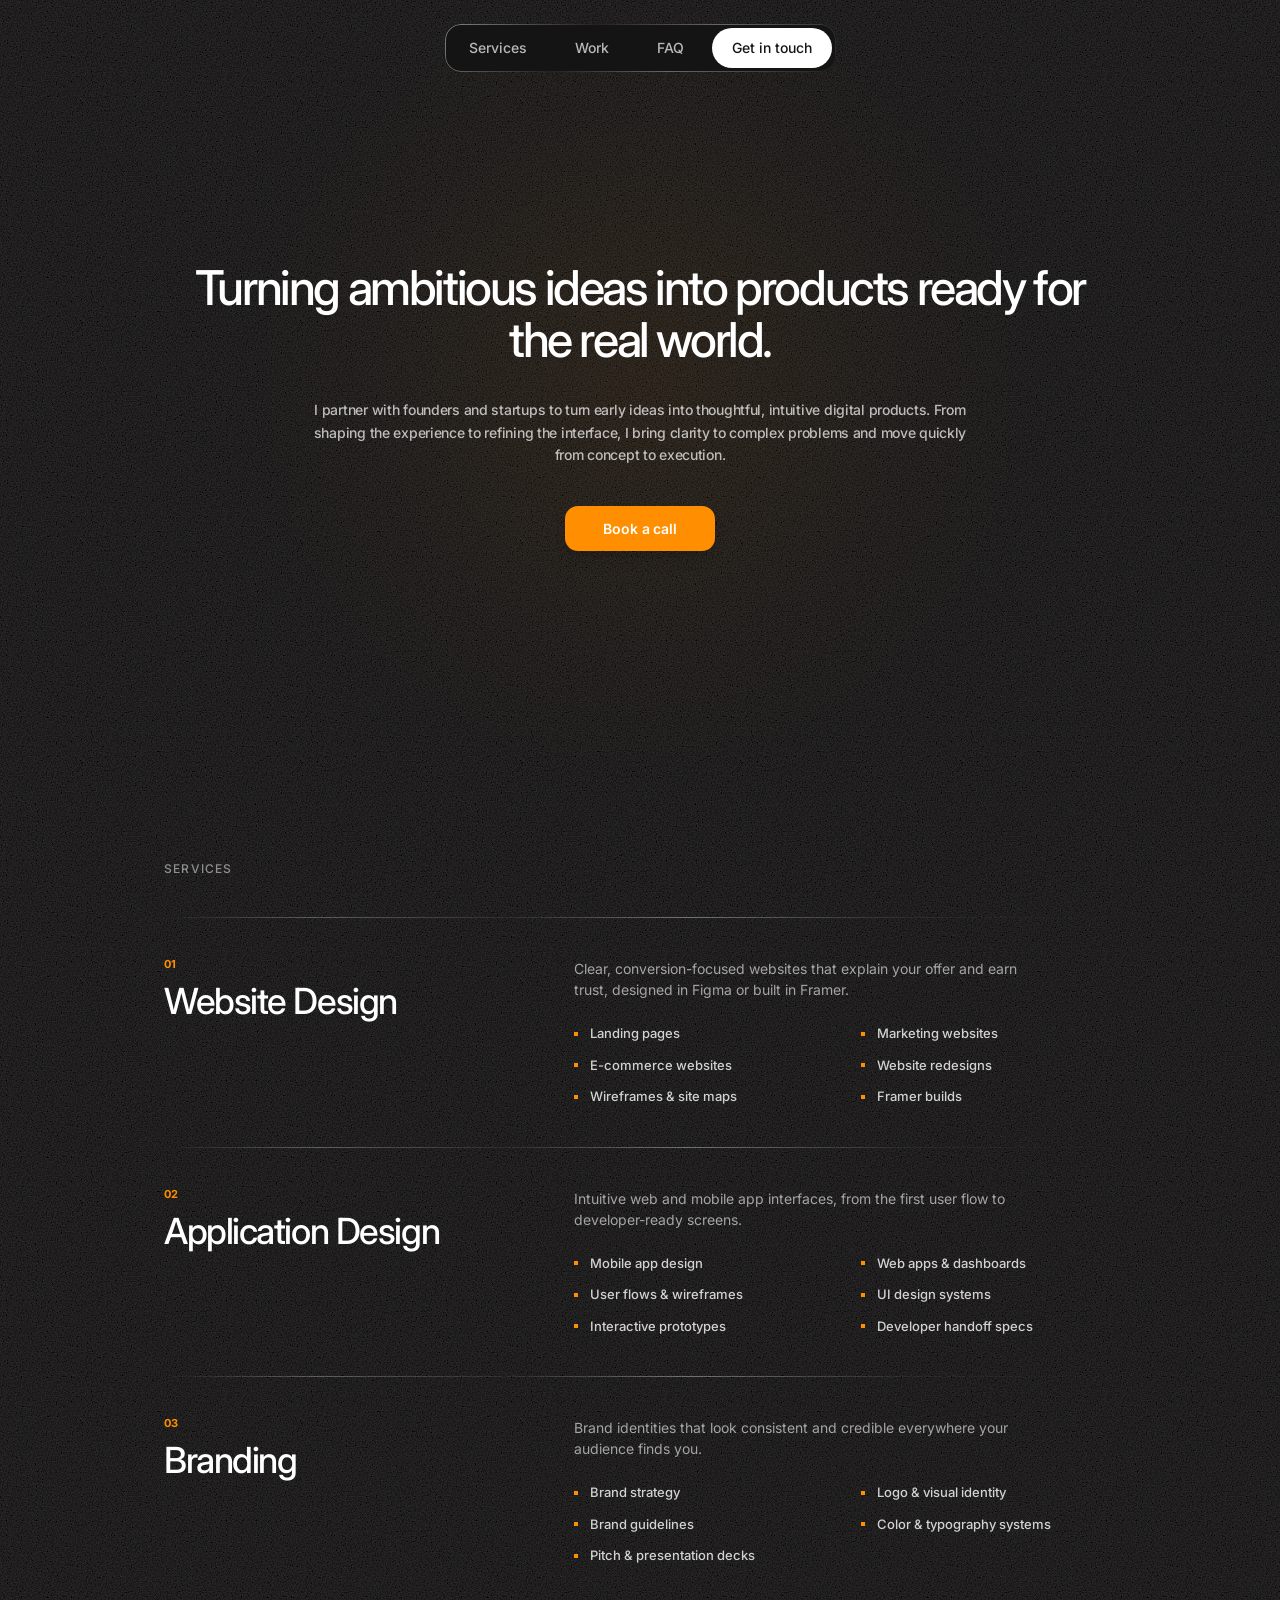
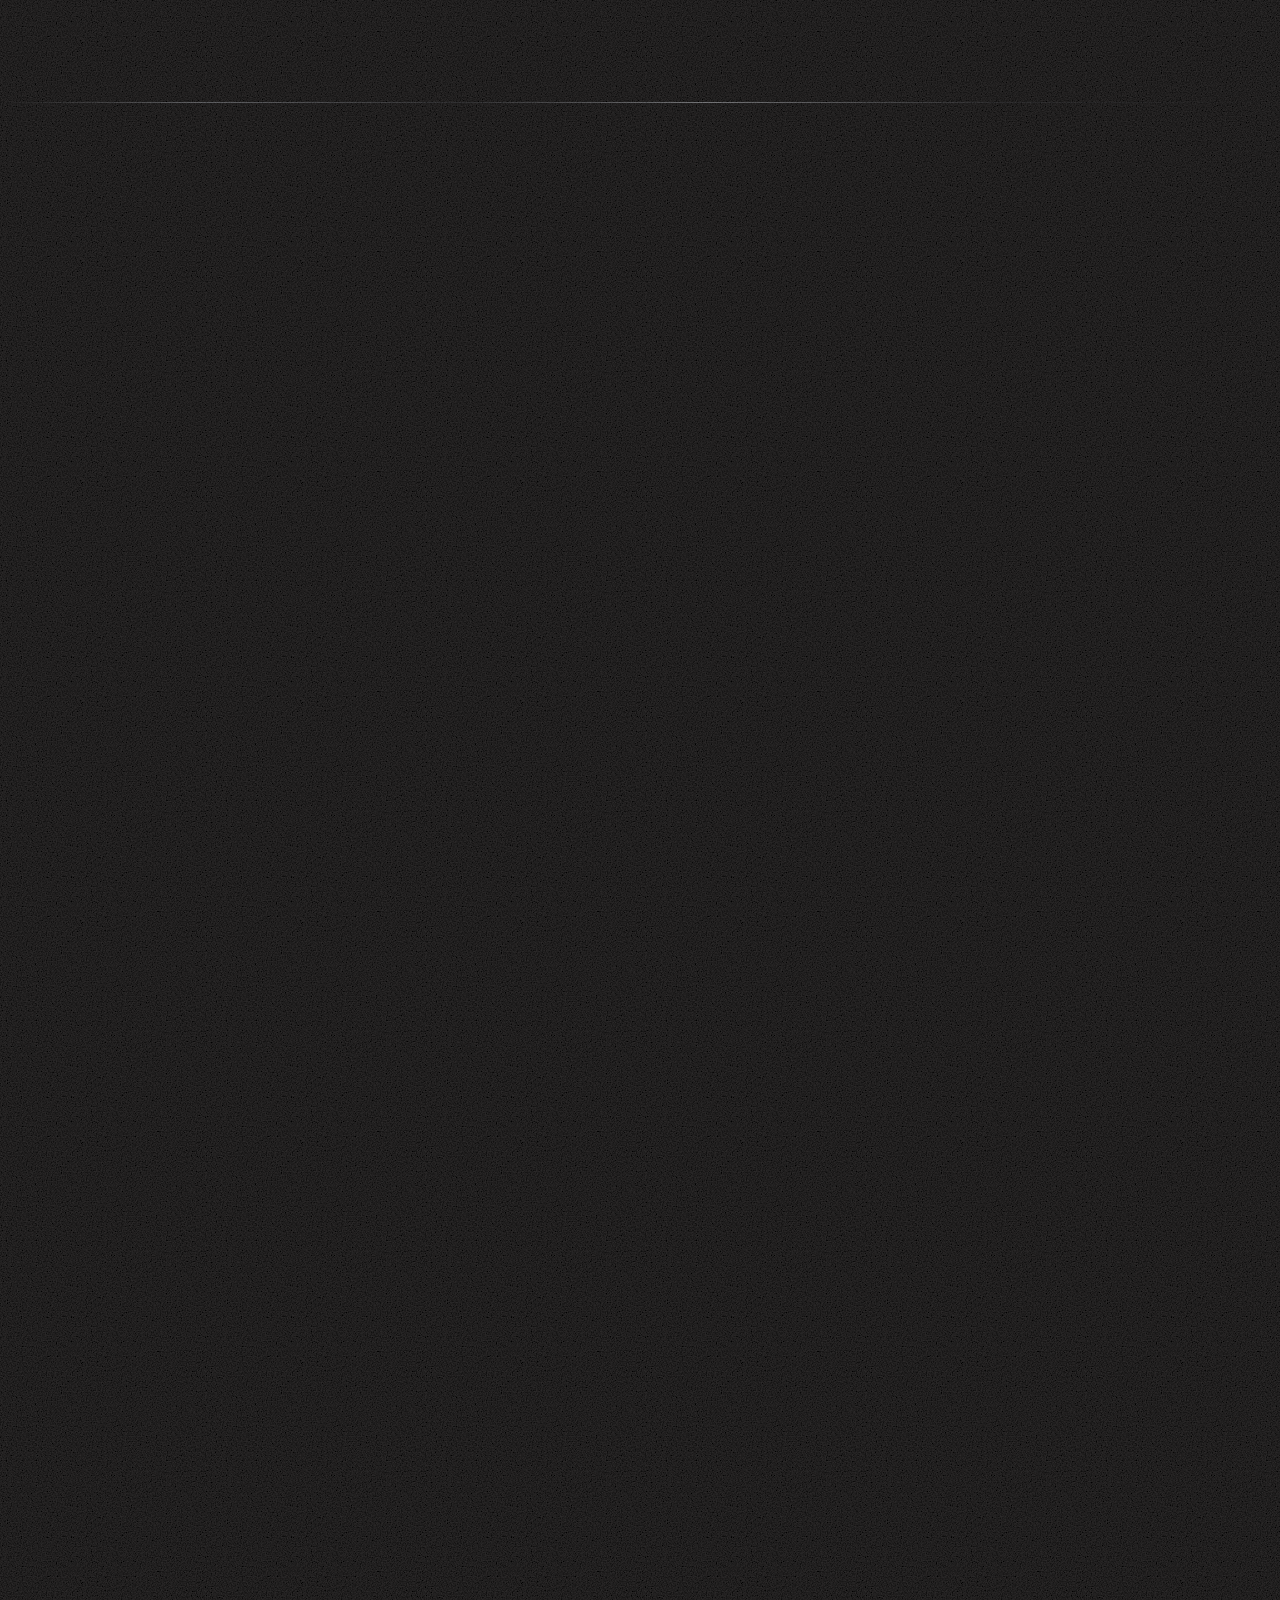
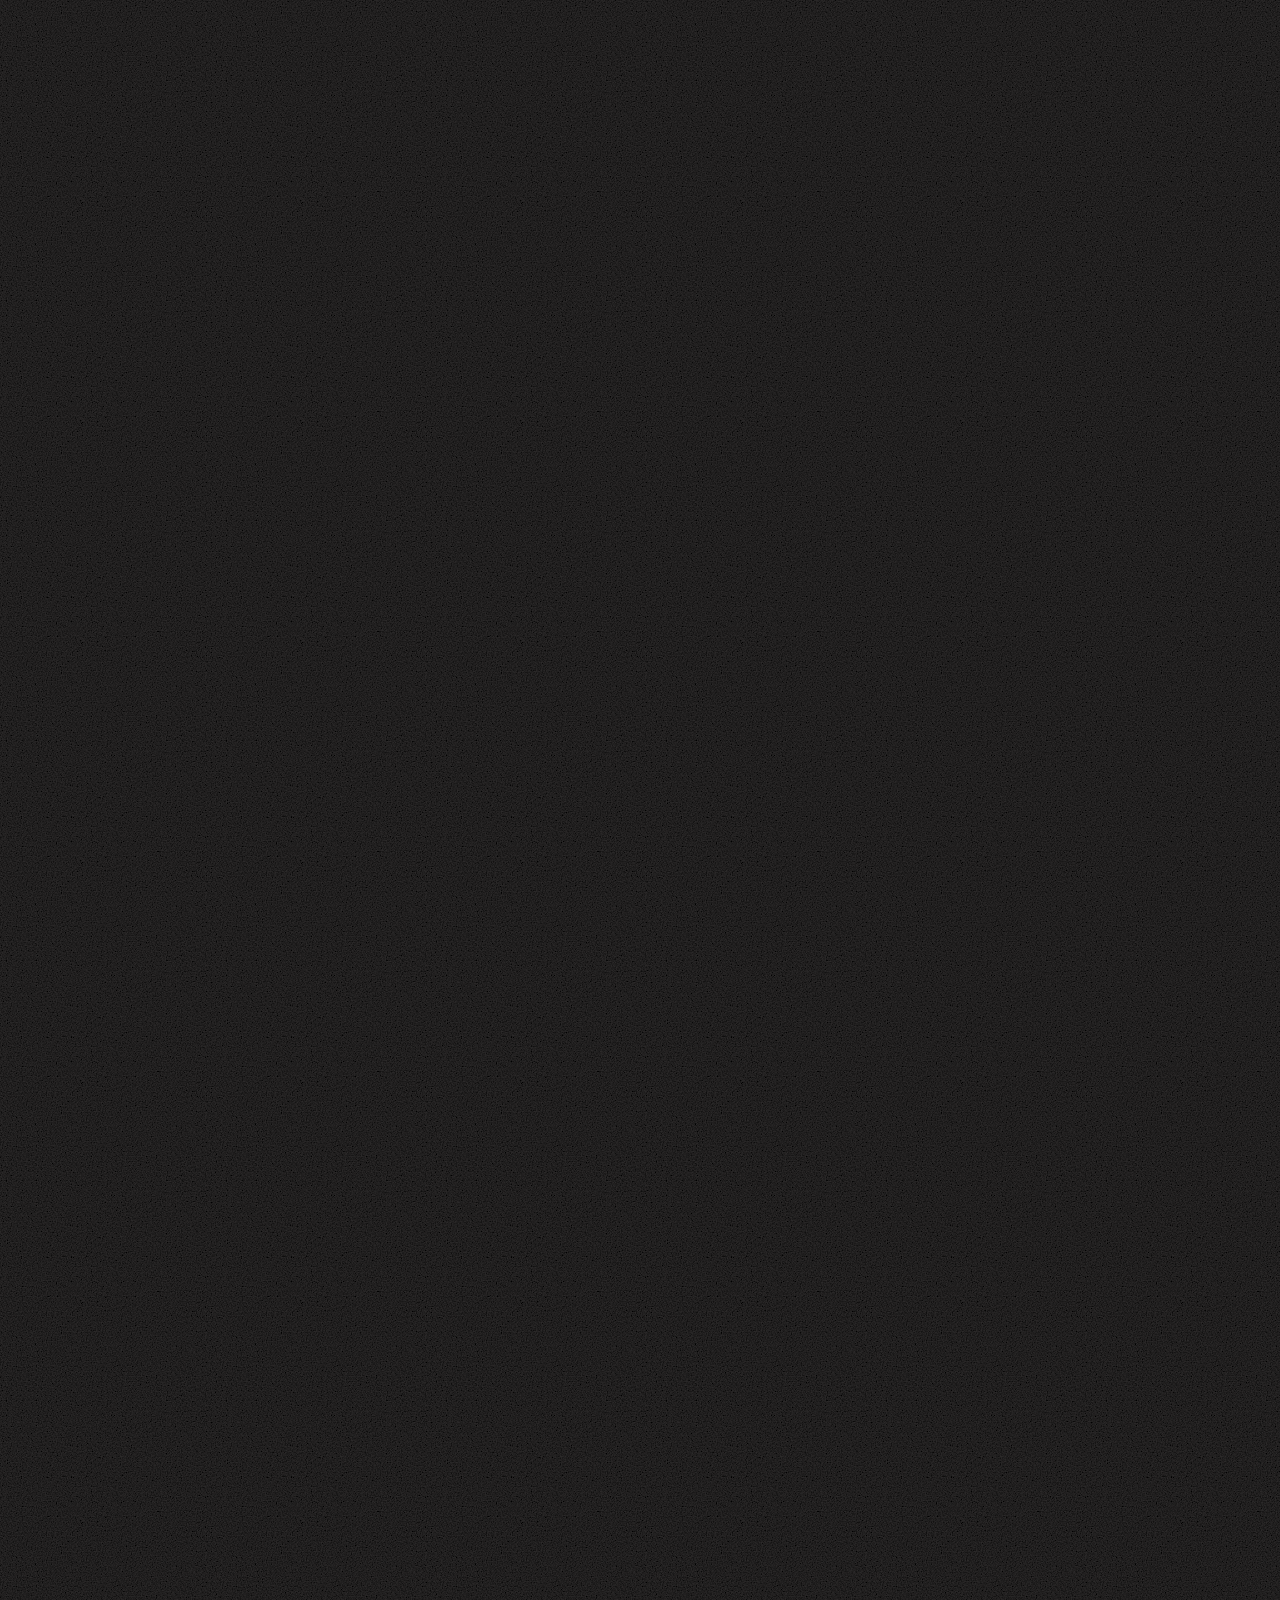
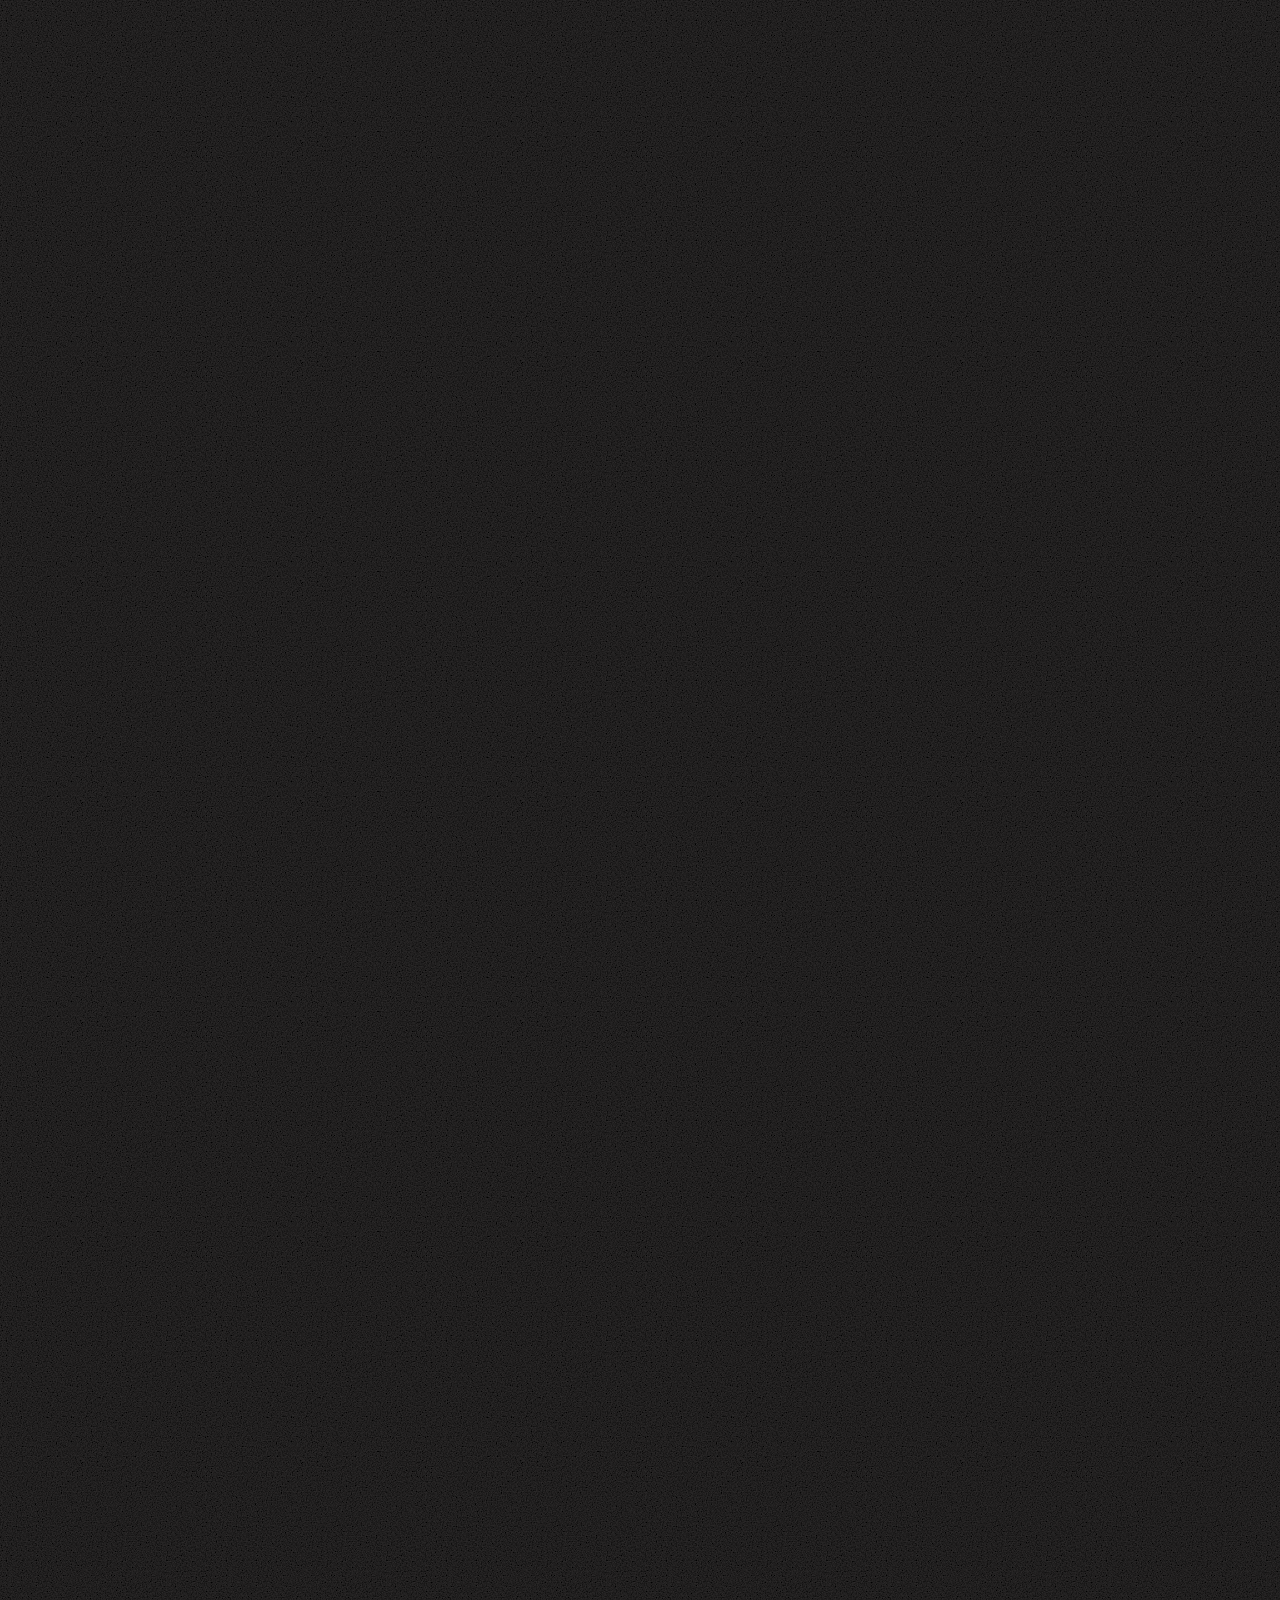
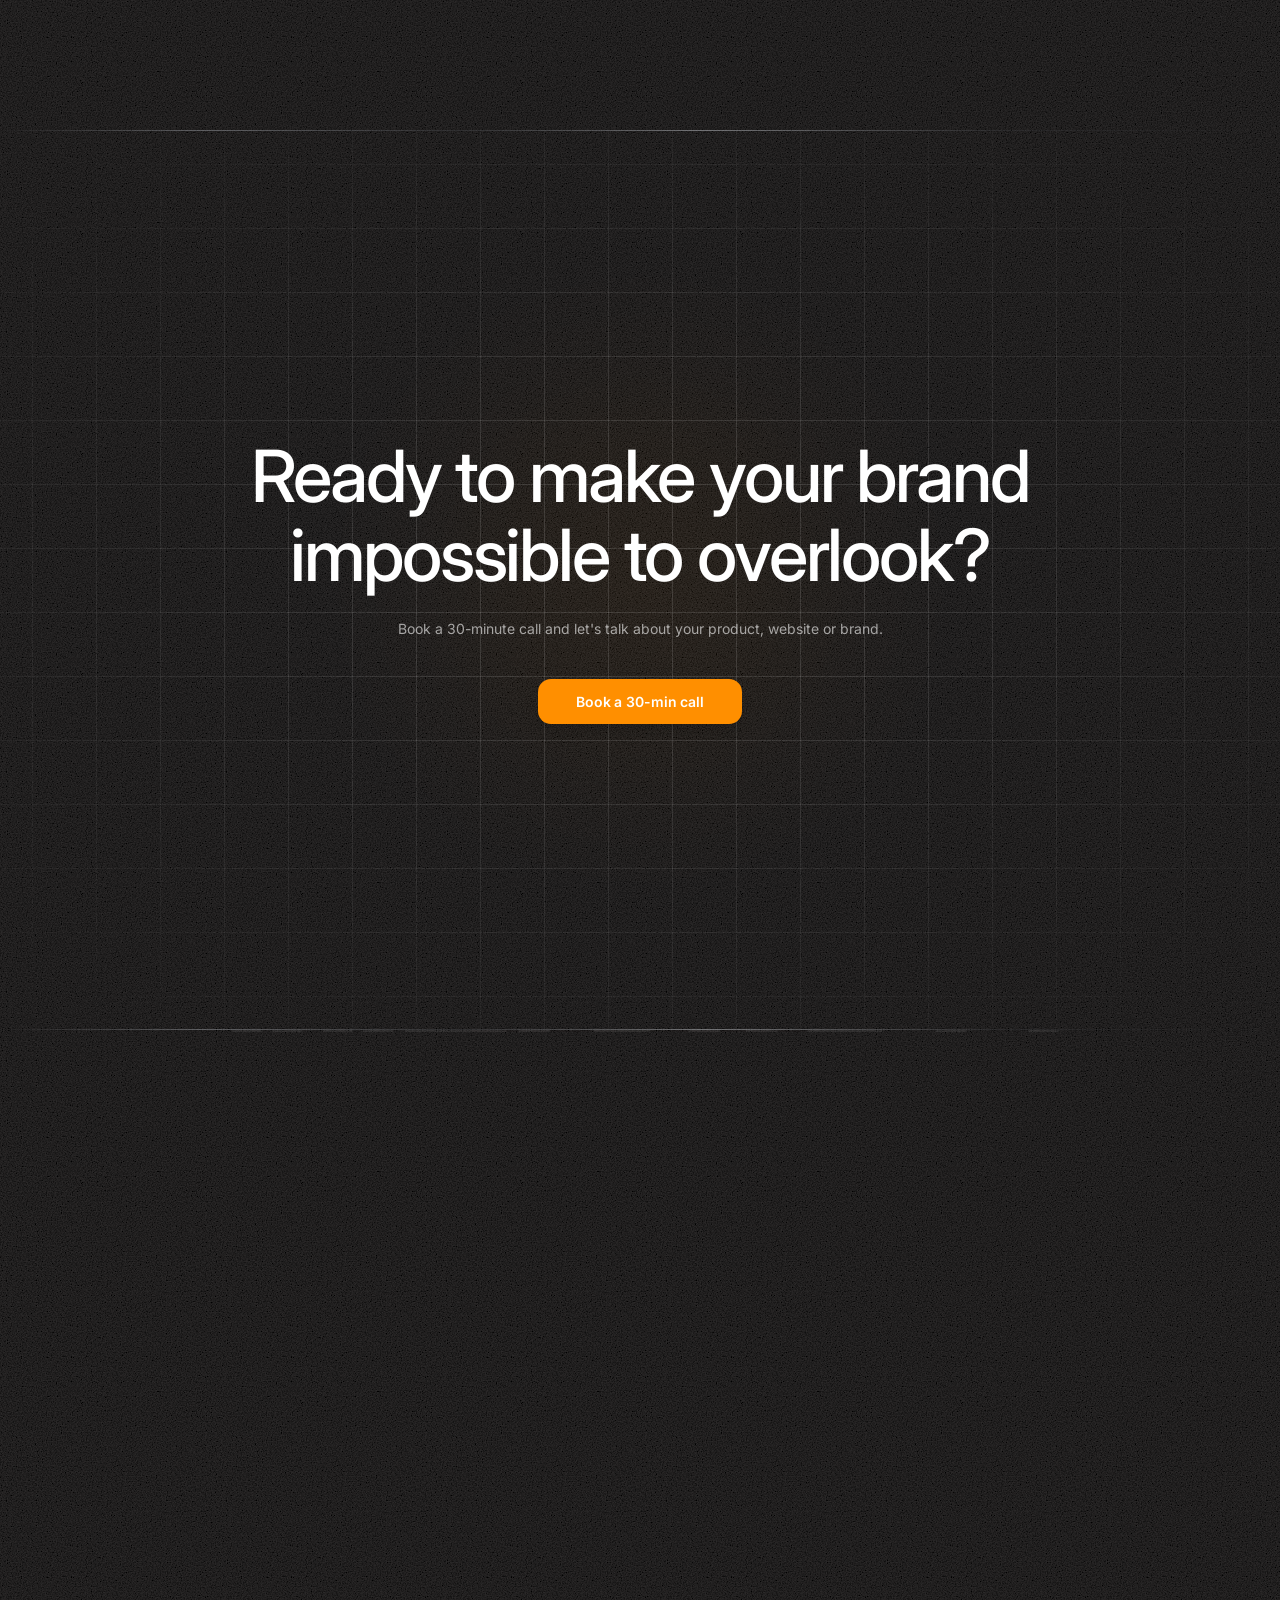
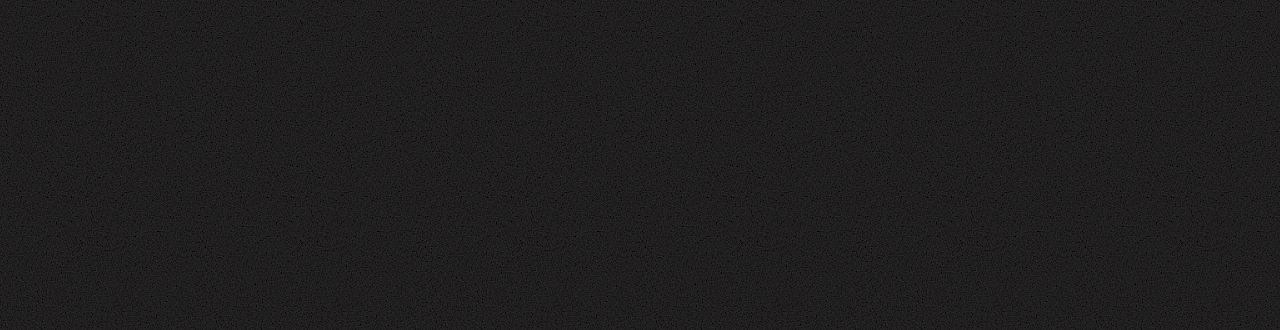
==== commit 2e49754c: "Change project media dimension to 1609x977" ====
--- a/main/index.html
+++ b/main/index.html
@@ -5,7 +5,7 @@
 <meta name="viewport" content="width=device-width, initial-scale=1.0" />
 <meta name="theme-color" content="#161515" />
 <meta name="color-scheme" content="dark" />
-<title>Meiyaku Design | Covenant Ajigbotosho, Product, Web &amp; Brand Designer</title>
+<title>Meiyaku Design | Product, Web &amp; Brand Designer</title>
 <meta name="description" content="Meiyaku Design is the portfolio of Covenant Ajigbotosho, a product designer in Lagos working on product design, web design and branding for agencies and brands.">
 <link rel="preconnect" href="https://fonts.googleapis.com">
 <link rel="preconnect" href="https://fonts.gstatic.com" crossorigin>
@@ -113,7 +113,7 @@
               </button>
             </div>
           </div>
-          <ul class="slider-container flex flex-row items-center w-full overflow-x-auto snap-x snap-mandatory hide-scrollbar gap-8 touch-pan-y cursor-grab active:cursor-grabbing"><li class="is-active snap-center shrink-0 w-[85vw] max-w-[1000px] aspect-[1.77] rounded-xl overflow-hidden relative metal-pill slide pointer-events-none"><img src="public/images/ekasportswear/slide1.webp" alt="Eka Sportswear project slide 1" width="1600" height="900" loading="lazy" decoding="async" class="block w-full h-full object-cover"></li><li class="snap-center shrink-0 w-[85vw] max-w-[1000px] aspect-[1.77] rounded-xl overflow-hidden relative metal-pill slide pointer-events-none"><img src="public/images/ekasportswear/slide2.webp" alt="Eka Sportswear project slide 2" width="1600" height="900" loading="lazy" decoding="async" class="block w-full h-full object-cover"></li><li class="snap-center shrink-0 w-[85vw] max-w-[1000px] aspect-[1.77] rounded-xl overflow-hidden relative metal-pill slide pointer-events-none"><img src="public/images/ekasportswear/slide3.webp" alt="Eka Sportswear project slide 3" width="1600" height="900" loading="lazy" decoding="async" class="block w-full h-full object-cover"></li><li class="snap-center shrink-0 w-[85vw] max-w-[1000px] aspect-[1.77] rounded-xl overflow-hidden relative metal-pill slide pointer-events-none"><img src="public/images/ekasportswear/slide4.webp" alt="Eka Sportswear project slide 4" width="1600" height="900" loading="lazy" decoding="async" class="block w-full h-full object-cover"></li></ul>
+          <ul class="slider-container flex flex-row items-center w-full overflow-x-auto snap-x snap-mandatory hide-scrollbar gap-8 touch-pan-y cursor-grab active:cursor-grabbing"><li class="is-active snap-center shrink-0 w-[85vw] max-w-[1000px] aspect-[1609/877] rounded-xl overflow-hidden relative metal-pill slide pointer-events-none"><img src="./public/images/ekasportswear/slide1.webp" alt="Eka Sportswear project slide 1" width="1609" height="877" loading="lazy" decoding="async" class="block w-full h-full object-cover"></li><li class="snap-center shrink-0 w-[85vw] max-w-[1000px] aspect-[1609/877] rounded-xl overflow-hidden relative metal-pill slide pointer-events-none"><img src="./public/images/ekasportswear/slide2.webp" alt="Eka Sportswear project slide 2" width="1609" height="877" loading="lazy" decoding="async" class="block w-full h-full object-cover"></li><li class="snap-center shrink-0 w-[85vw] max-w-[1000px] aspect-[1609/877] rounded-xl overflow-hidden relative metal-pill slide pointer-events-none"><img src="./public/images/ekasportswear/slide3.webp" alt="Eka Sportswear project slide 3" width="1609" height="877" loading="lazy" decoding="async" class="block w-full h-full object-cover"></li><li class="snap-center shrink-0 w-[85vw] max-w-[1000px] aspect-[1609/877] rounded-xl overflow-hidden relative metal-pill slide pointer-events-none"><img src="./public/images/ekasportswear/slide4.webp" alt="Eka Sportswear project slide 4" width="1609" height="877" loading="lazy" decoding="async" class="block w-full h-full object-cover"></li></ul>
         </div>
         <div class="max-w-[1000px] mx-auto px-6 w-full flex flex-col">
           <div class="grid grid-cols-1 md:grid-cols-12 gap-8 items-start pt-6 border-t border-white/10">
@@ -144,7 +144,7 @@
               </button>
             </div>
           </div>
-          <ul class="slider-container flex flex-row items-center w-full overflow-x-auto snap-x snap-mandatory hide-scrollbar gap-8 touch-pan-y cursor-grab active:cursor-grabbing"><li class="is-active snap-center shrink-0 w-[85vw] max-w-[1000px] aspect-[1.77] rounded-xl overflow-hidden relative metal-pill slide pointer-events-none"><img src="public/images/sportpreds/slide1.webp" alt="Sportpreds project slide 1" width="1600" height="900" loading="lazy" decoding="async" class="block w-full h-full object-cover"></li><li class="snap-center shrink-0 w-[85vw] max-w-[1000px] aspect-[1.77] rounded-xl overflow-hidden relative metal-pill slide pointer-events-none"><img src="public/images/sportpreds/slide2.webp" alt="Sportpreds project slide 2" width="1600" height="900" loading="lazy" decoding="async" class="block w-full h-full object-cover"></li><li class="snap-center shrink-0 w-[85vw] max-w-[1000px] aspect-[1.77] rounded-xl overflow-hidden relative metal-pill slide pointer-events-none"><img src="public/images/sportpreds/slide3.webp" alt="Sportpreds project slide 3" width="1600" height="900" loading="lazy" decoding="async" class="block w-full h-full object-cover"></li><li class="snap-center shrink-0 w-[85vw] max-w-[1000px] aspect-[1.77] rounded-xl overflow-hidden relative metal-pill slide pointer-events-none"><img src="public/images/sportpreds/slide4.webp" alt="Sportpreds project slide 4" width="1600" height="900" loading="lazy" decoding="async" class="block w-full h-full object-cover"></li></ul>
+          <ul class="slider-container flex flex-row items-center w-full overflow-x-auto snap-x snap-mandatory hide-scrollbar gap-8 touch-pan-y cursor-grab active:cursor-grabbing"><li class="is-active snap-center shrink-0 w-[85vw] max-w-[1000px] aspect-[1609/877] rounded-xl overflow-hidden relative metal-pill slide pointer-events-none"><img src="public/images/sportpreds/slide1.webp" alt="Sportpreds project slide 1" width="1609" height="877" loading="lazy" decoding="async" class="block w-full h-full object-cover"></li><li class="snap-center shrink-0 w-[85vw] max-w-[1000px] aspect-[1609/877] rounded-xl overflow-hidden relative metal-pill slide pointer-events-none"><img src="public/images/sportpreds/slide2.webp" alt="Sportpreds project slide 2" width="1609" height="877" loading="lazy" decoding="async" class="block w-full h-full object-cover"></li><li class="snap-center shrink-0 w-[85vw] max-w-[1000px] aspect-[1609/877] rounded-xl overflow-hidden relative metal-pill slide pointer-events-none"><img src="public/images/sportpreds/slide3.webp" alt="Sportpreds project slide 3" width="1609" height="877" loading="lazy" decoding="async" class="block w-full h-full object-cover"></li><li class="snap-center shrink-0 w-[85vw] max-w-[1000px] aspect-[1609/877] rounded-xl overflow-hidden relative metal-pill slide pointer-events-none"><img src="public/images/sportpreds/slide4.webp" alt="Sportpreds project slide 4" width="1609" height="877" loading="lazy" decoding="async" class="block w-full h-full object-cover"></li></ul>
         </div>
         <div class="max-w-[1000px] mx-auto px-6 w-full flex flex-col">
           <div class="grid grid-cols-1 md:grid-cols-12 gap-8 items-start pt-6 border-t border-white/10">
@@ -175,7 +175,7 @@
               </button>
             </div>
           </div>
-          <ul class="slider-container flex flex-row items-center w-full overflow-x-auto snap-x snap-mandatory hide-scrollbar gap-8 touch-pan-y cursor-grab active:cursor-grabbing"><li class="is-active snap-center shrink-0 w-[85vw] max-w-[1000px] aspect-[1.77] rounded-xl overflow-hidden relative metal-pill slide pointer-events-none"><img src="public/images/viewpointark/slide1.webp" alt="ViewPointArk project slide 1" width="1600" height="900" loading="lazy" decoding="async" class="block w-full h-full object-cover"></li><li class="snap-center shrink-0 w-[85vw] max-w-[1000px] aspect-[1.77] rounded-xl overflow-hidden relative metal-pill slide pointer-events-none"><img src="public/images/viewpointark/slide2.webp" alt="ViewPointArk project slide 2" width="1600" height="900" loading="lazy" decoding="async" class="block w-full h-full object-cover"></li><li class="snap-center shrink-0 w-[85vw] max-w-[1000px] aspect-[1.77] rounded-xl overflow-hidden relative metal-pill slide pointer-events-none"><img src="public/images/viewpointark/slide3.webp" alt="ViewPointArk project slide 3" width="1600" height="900" loading="lazy" decoding="async" class="block w-full h-full object-cover"></li><li class="snap-center shrink-0 w-[85vw] max-w-[1000px] aspect-[1.77] rounded-xl overflow-hidden relative metal-pill slide pointer-events-none"><img src="public/images/viewpointark/slide4.webp" alt="ViewPointArk project slide 4" width="1600" height="900" loading="lazy" decoding="async" class="block w-full h-full object-cover"></li></ul>
+          <ul class="slider-container flex flex-row items-center w-full overflow-x-auto snap-x snap-mandatory hide-scrollbar gap-8 touch-pan-y cursor-grab active:cursor-grabbing"><li class="is-active snap-center shrink-0 w-[85vw] max-w-[1000px] aspect-[1609/877] rounded-xl overflow-hidden relative metal-pill slide pointer-events-none"><img src="public/images/viewpointark/slide1.webp" alt="ViewPointArk project slide 1" width="1609" height="877" loading="lazy" decoding="async" class="block w-full h-full object-cover"></li><li class="snap-center shrink-0 w-[85vw] max-w-[1000px] aspect-[1609/877] rounded-xl overflow-hidden relative metal-pill slide pointer-events-none"><img src="public/images/viewpointark/slide2.webp" alt="ViewPointArk project slide 2" width="1609" height="877" loading="lazy" decoding="async" class="block w-full h-full object-cover"></li><li class="snap-center shrink-0 w-[85vw] max-w-[1000px] aspect-[1609/877] rounded-xl overflow-hidden relative metal-pill slide pointer-events-none"><img src="public/images/viewpointark/slide3.webp" alt="ViewPointArk project slide 3" width="1609" height="877" loading="lazy" decoding="async" class="block w-full h-full object-cover"></li><li class="snap-center shrink-0 w-[85vw] max-w-[1000px] aspect-[1609/877] rounded-xl overflow-hidden relative metal-pill slide pointer-events-none"><img src="public/images/viewpointark/slide4.webp" alt="ViewPointArk project slide 4" width="1609" height="877" loading="lazy" decoding="async" class="block w-full h-full object-cover"></li></ul>
         </div>
         <div class="max-w-[1000px] mx-auto px-6 w-full flex flex-col">
           <div class="grid grid-cols-1 md:grid-cols-12 gap-8 items-start pt-6 border-t border-white/10">
@@ -206,7 +206,7 @@
               </button>
             </div>
           </div>
-          <ul class="slider-container flex flex-row items-center w-full overflow-x-auto snap-x snap-mandatory hide-scrollbar gap-8 touch-pan-y cursor-grab active:cursor-grabbing"><li class="is-active snap-center shrink-0 w-[85vw] max-w-[1000px] aspect-[1.77] rounded-xl overflow-hidden relative metal-pill slide pointer-events-none"><img src="public/images/iconmoment/slide1.webp" alt="Icon Moment project slide 1" width="1600" height="900" loading="lazy" decoding="async" class="block w-full h-full object-cover"></li><li class="snap-center shrink-0 w-[85vw] max-w-[1000px] aspect-[1.77] rounded-xl overflow-hidden relative metal-pill slide pointer-events-none"><img src="public/images/iconmoment/slide2.webp" alt="Icon Moment project slide 2" width="1600" height="900" loading="lazy" decoding="async" class="block w-full h-full object-cover"></li><li class="snap-center shrink-0 w-[85vw] max-w-[1000px] aspect-[1.77] rounded-xl overflow-hidden relative metal-pill slide pointer-events-none"><img src="public/images/iconmoment/slide3.webp" alt="Icon Moment project slide 3" width="1600" height="900" loading="lazy" decoding="async" class="block w-full h-full object-cover"></li><li class="snap-center shrink-0 w-[85vw] max-w-[1000px] aspect-[1.77] rounded-xl overflow-hidden relative metal-pill slide pointer-events-none"><img src="public/images/iconmoment/slide4.webp" alt="Icon Moment project slide 4" width="1600" height="900" loading="lazy" decoding="async" class="block w-full h-full object-cover"></li></ul>
+          <ul class="slider-container flex flex-row items-center w-full overflow-x-auto snap-x snap-mandatory hide-scrollbar gap-8 touch-pan-y cursor-grab active:cursor-grabbing"><li class="is-active snap-center shrink-0 w-[85vw] max-w-[1000px] aspect-[1609/877] rounded-xl overflow-hidden relative metal-pill slide pointer-events-none"><img src="public/images/iconmoment/slide1.webp" alt="Icon Moment project slide 1" width="1609" height="877" loading="lazy" decoding="async" class="block w-full h-full object-cover"></li><li class="snap-center shrink-0 w-[85vw] max-w-[1000px] aspect-[1609/877] rounded-xl overflow-hidden relative metal-pill slide pointer-events-none"><img src="public/images/iconmoment/slide2.webp" alt="Icon Moment project slide 2" width="1609" height="877" loading="lazy" decoding="async" class="block w-full h-full object-cover"></li><li class="snap-center shrink-0 w-[85vw] max-w-[1000px] aspect-[1609/877] rounded-xl overflow-hidden relative metal-pill slide pointer-events-none"><img src="public/images/iconmoment/slide3.webp" alt="Icon Moment project slide 3" width="1609" height="877" loading="lazy" decoding="async" class="block w-full h-full object-cover"></li><li class="snap-center shrink-0 w-[85vw] max-w-[1000px] aspect-[1609/877] rounded-xl overflow-hidden relative metal-pill slide pointer-events-none"><img src="public/images/iconmoment/slide4.webp" alt="Icon Moment project slide 4" width="1609" height="877" loading="lazy" decoding="async" class="block w-full h-full object-cover"></li></ul>
         </div>
         <div class="max-w-[1000px] mx-auto px-6 w-full flex flex-col">
           <div class="grid grid-cols-1 md:grid-cols-12 gap-8 items-start pt-6 border-t border-white/10">
@@ -237,7 +237,7 @@
               </button>
             </div>
           </div>
-          <ul class="slider-container flex flex-row items-center w-full overflow-x-auto snap-x snap-mandatory hide-scrollbar gap-8 touch-pan-y cursor-grab active:cursor-grabbing"><li class="is-active snap-center shrink-0 w-[85vw] max-w-[1000px] aspect-[1.77] rounded-xl overflow-hidden relative metal-pill slide pointer-events-none"><img src="public/images/vedaverse/slide1.webp" alt="Vedaverse project slide 1" width="1600" height="900" loading="lazy" decoding="async" class="block w-full h-full object-cover"></li><li class="snap-center shrink-0 w-[85vw] max-w-[1000px] aspect-[1.77] rounded-xl overflow-hidden relative metal-pill slide pointer-events-none"><img src="public/images/vedaverse/slide2.webp" alt="Vedaverse project slide 2" width="1600" height="900" loading="lazy" decoding="async" class="block w-full h-full object-cover"></li><li class="snap-center shrink-0 w-[85vw] max-w-[1000px] aspect-[1.77] rounded-xl overflow-hidden relative metal-pill slide pointer-events-none"><img src="public/images/vedaverse/slide3.webp" alt="Vedaverse project slide 3" width="1600" height="900" loading="lazy" decoding="async" class="block w-full h-full object-cover"></li><li class="snap-center shrink-0 w-[85vw] max-w-[1000px] aspect-[1.77] rounded-xl overflow-hidden relative metal-pill slide pointer-events-none"><img src="public/images/vedaverse/slide4.webp" alt="Vedaverse project slide 4" width="1600" height="900" loading="lazy" decoding="async" class="block w-full h-full object-cover"></li></ul>
+          <ul class="slider-container flex flex-row items-center w-full overflow-x-auto snap-x snap-mandatory hide-scrollbar gap-8 touch-pan-y cursor-grab active:cursor-grabbing"><li class="is-active snap-center shrink-0 w-[85vw] max-w-[1000px] aspect-[1609/877] rounded-xl overflow-hidden relative metal-pill slide pointer-events-none"><img src="public/images/vedaverse/slide1.webp" alt="Vedaverse project slide 1" width="1609" height="877" loading="lazy" decoding="async" class="block w-full h-full object-cover"></li><li class="snap-center shrink-0 w-[85vw] max-w-[1000px] aspect-[1609/877] rounded-xl overflow-hidden relative metal-pill slide pointer-events-none"><img src="public/images/vedaverse/slide2.webp" alt="Vedaverse project slide 2" width="1609" height="877" loading="lazy" decoding="async" class="block w-full h-full object-cover"></li><li class="snap-center shrink-0 w-[85vw] max-w-[1000px] aspect-[1609/877] rounded-xl overflow-hidden relative metal-pill slide pointer-events-none"><img src="public/images/vedaverse/slide3.webp" alt="Vedaverse project slide 3" width="1609" height="877" loading="lazy" decoding="async" class="block w-full h-full object-cover"></li><li class="snap-center shrink-0 w-[85vw] max-w-[1000px] aspect-[1609/877] rounded-xl overflow-hidden relative metal-pill slide pointer-events-none"><img src="public/images/vedaverse/slide4.webp" alt="Vedaverse project slide 4" width="1609" height="877" loading="lazy" decoding="async" class="block w-full h-full object-cover"></li></ul>
         </div>
         <div class="max-w-[1000px] mx-auto px-6 w-full flex flex-col">
           <div class="grid grid-cols-1 md:grid-cols-12 gap-8 items-start pt-6 border-t border-white/10">
@@ -367,4 +367,4 @@
 <!-- Carousel + reveal logic -->
 <script src="script.js"></script>
 </body>
-</html>+</html>
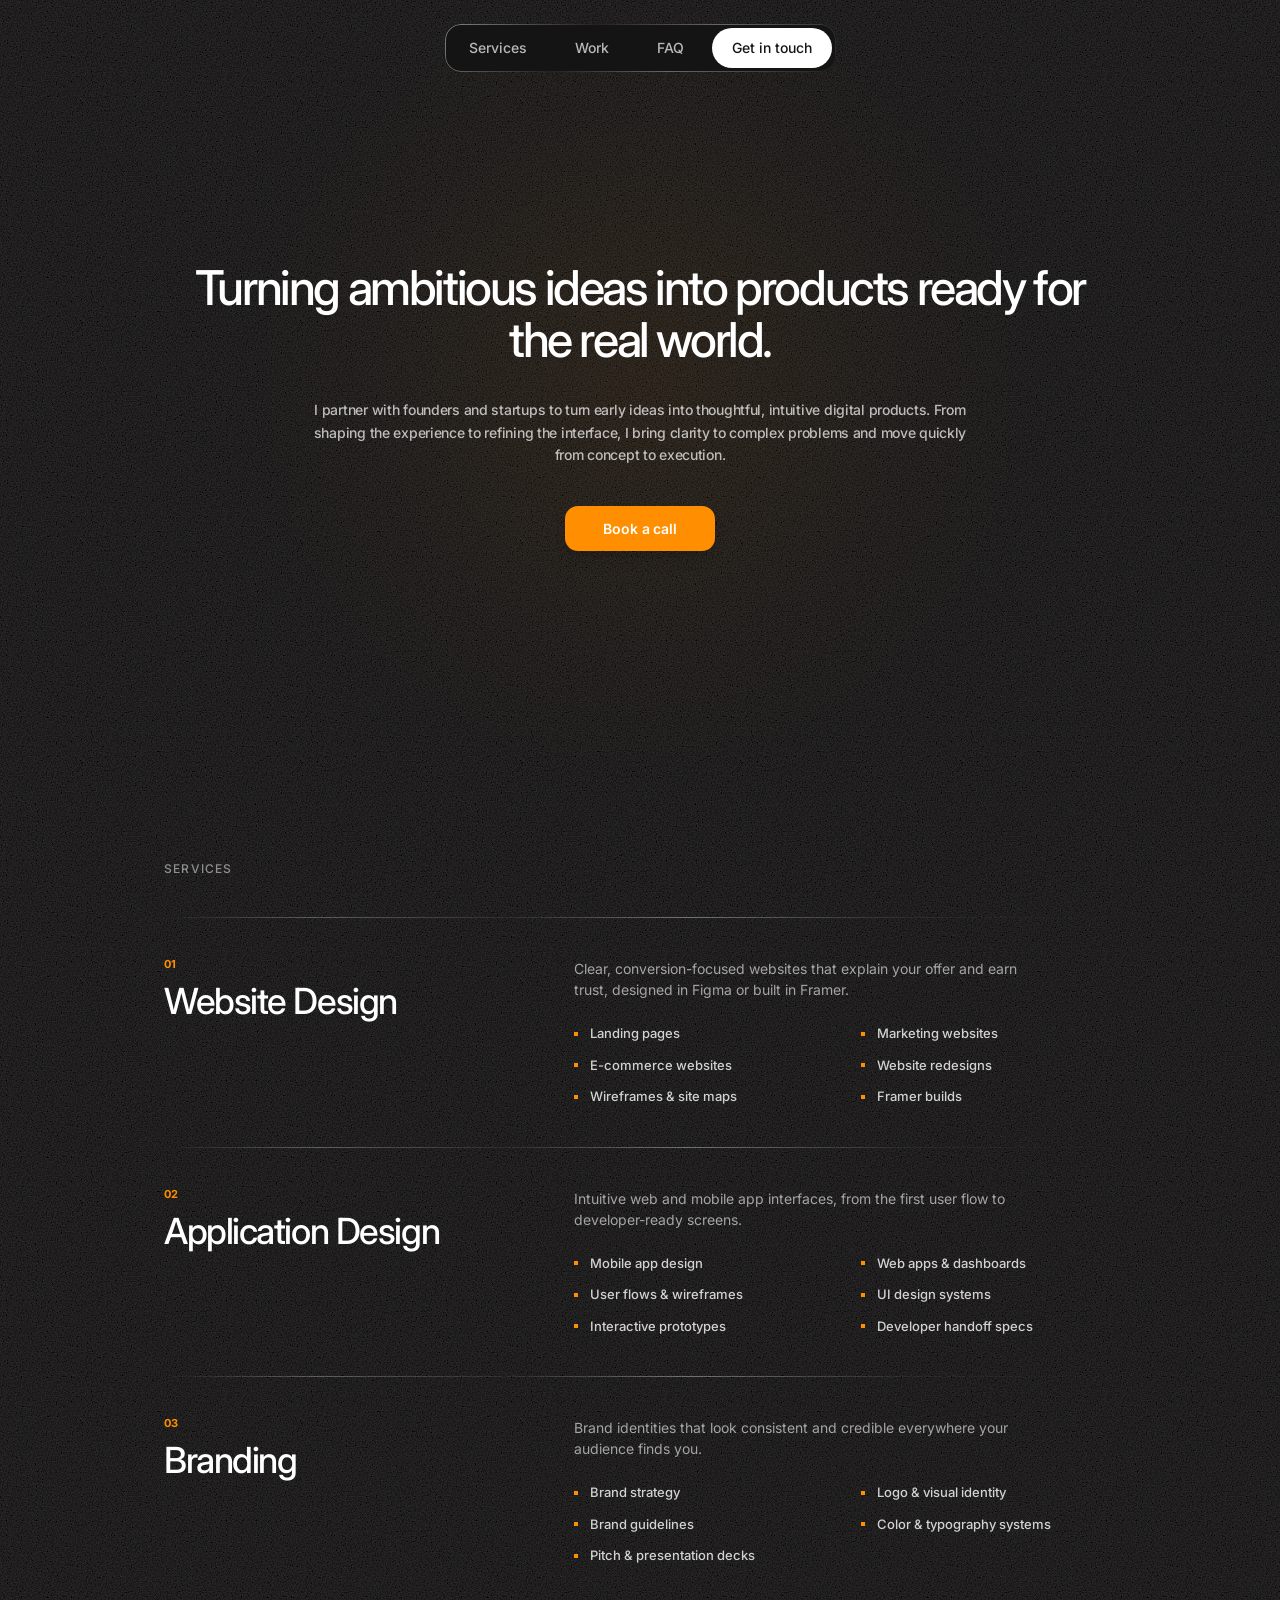
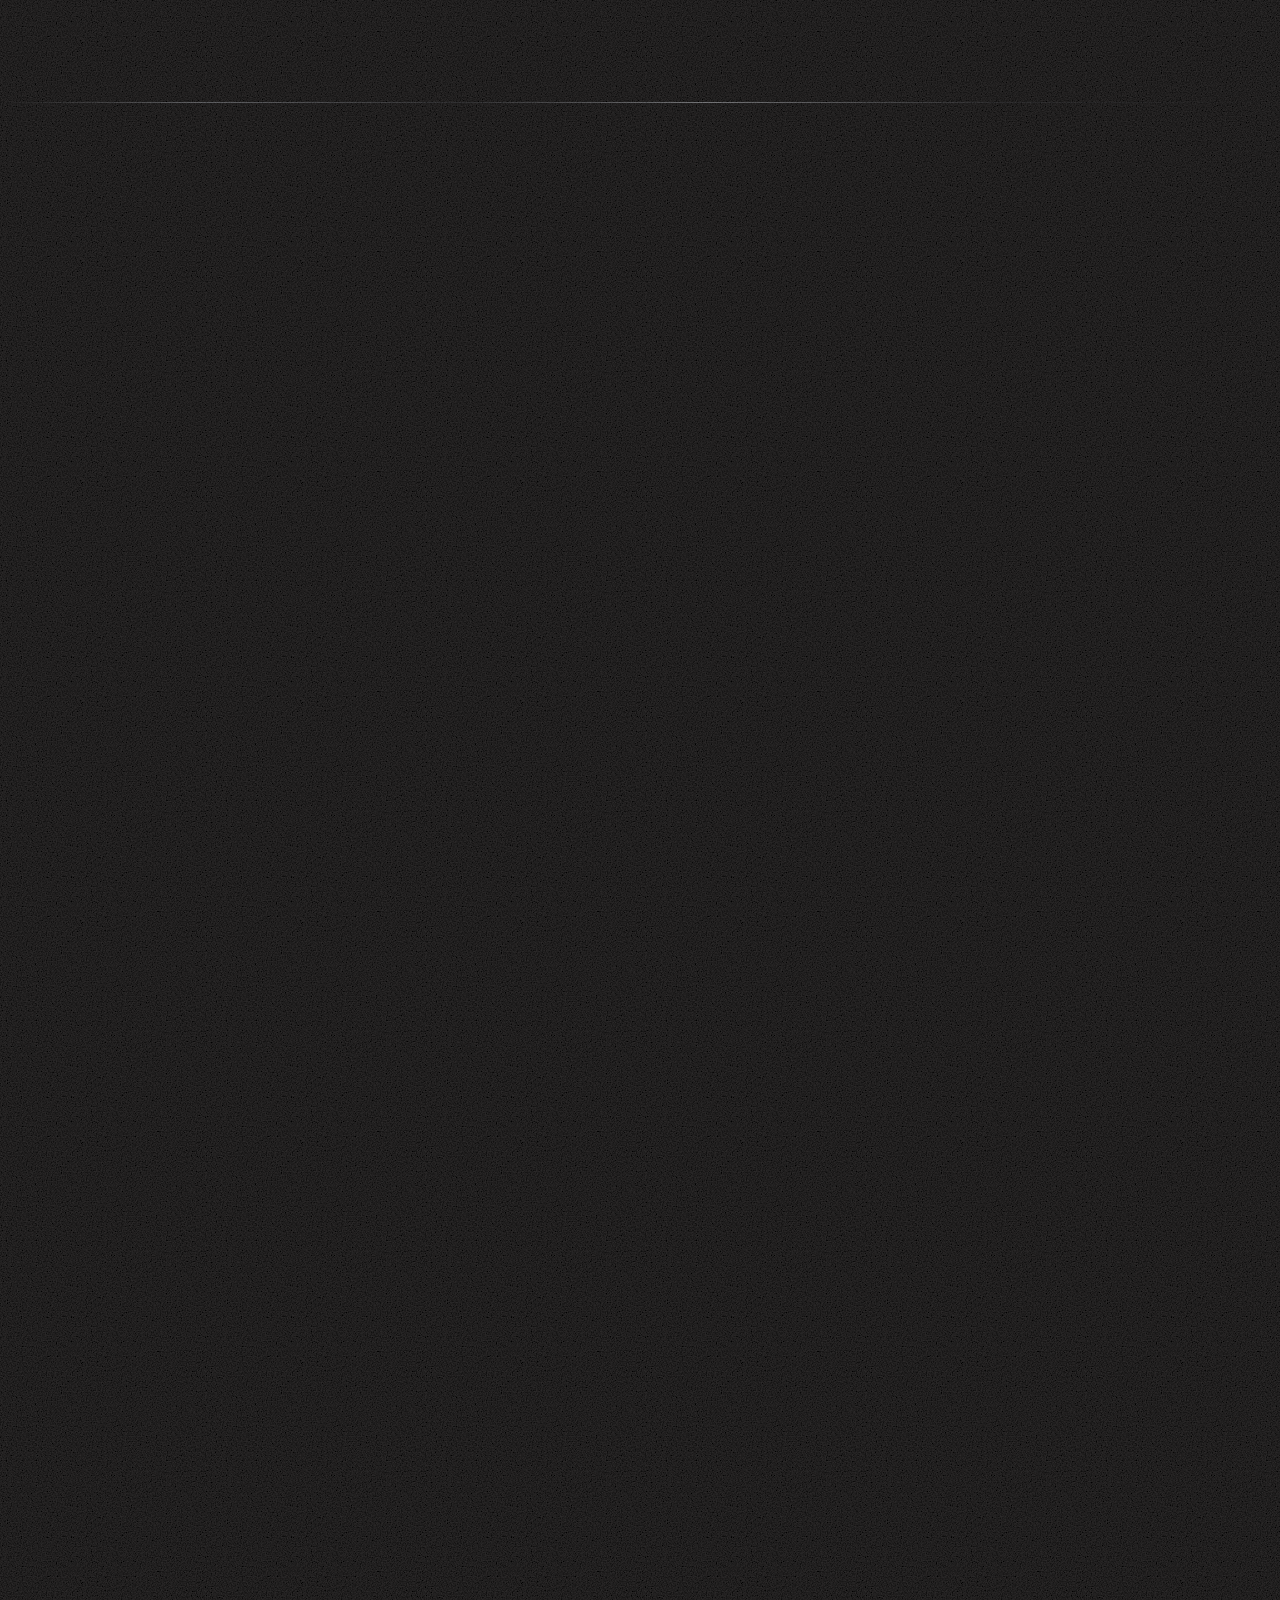
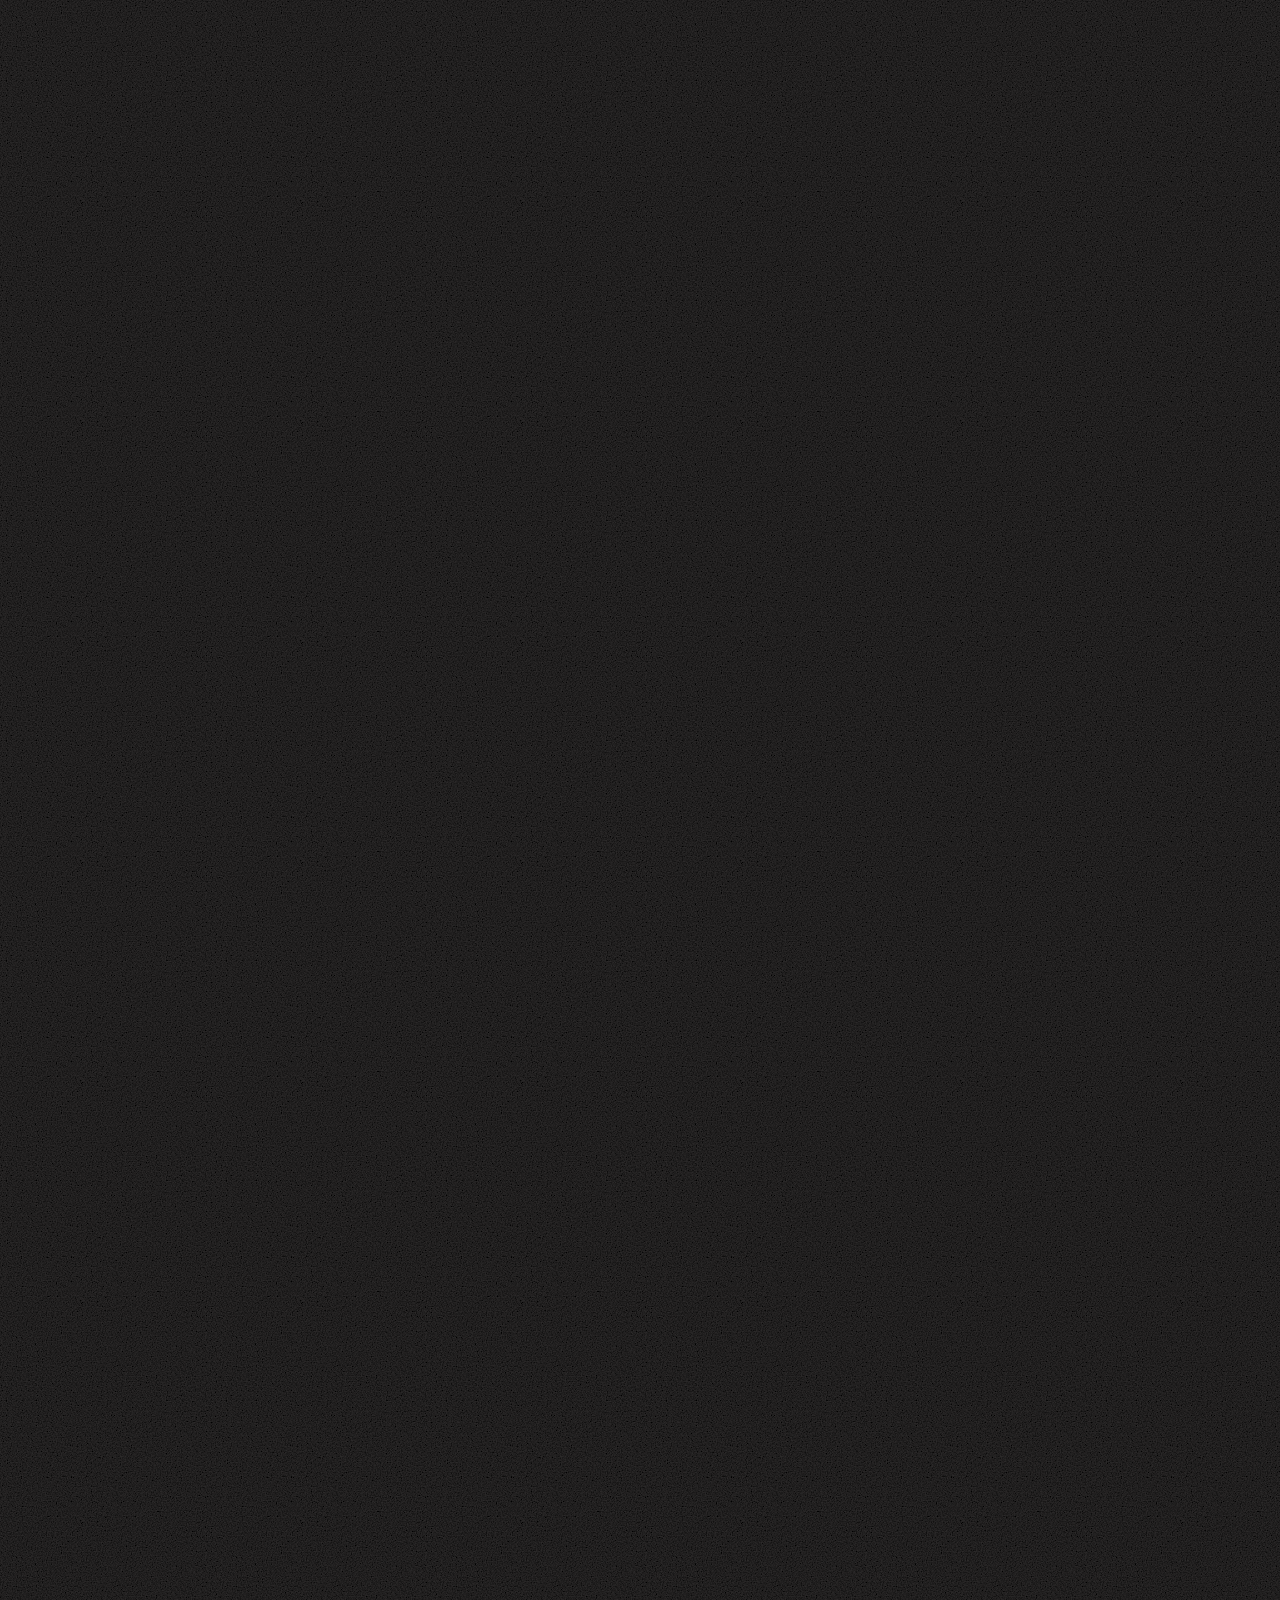
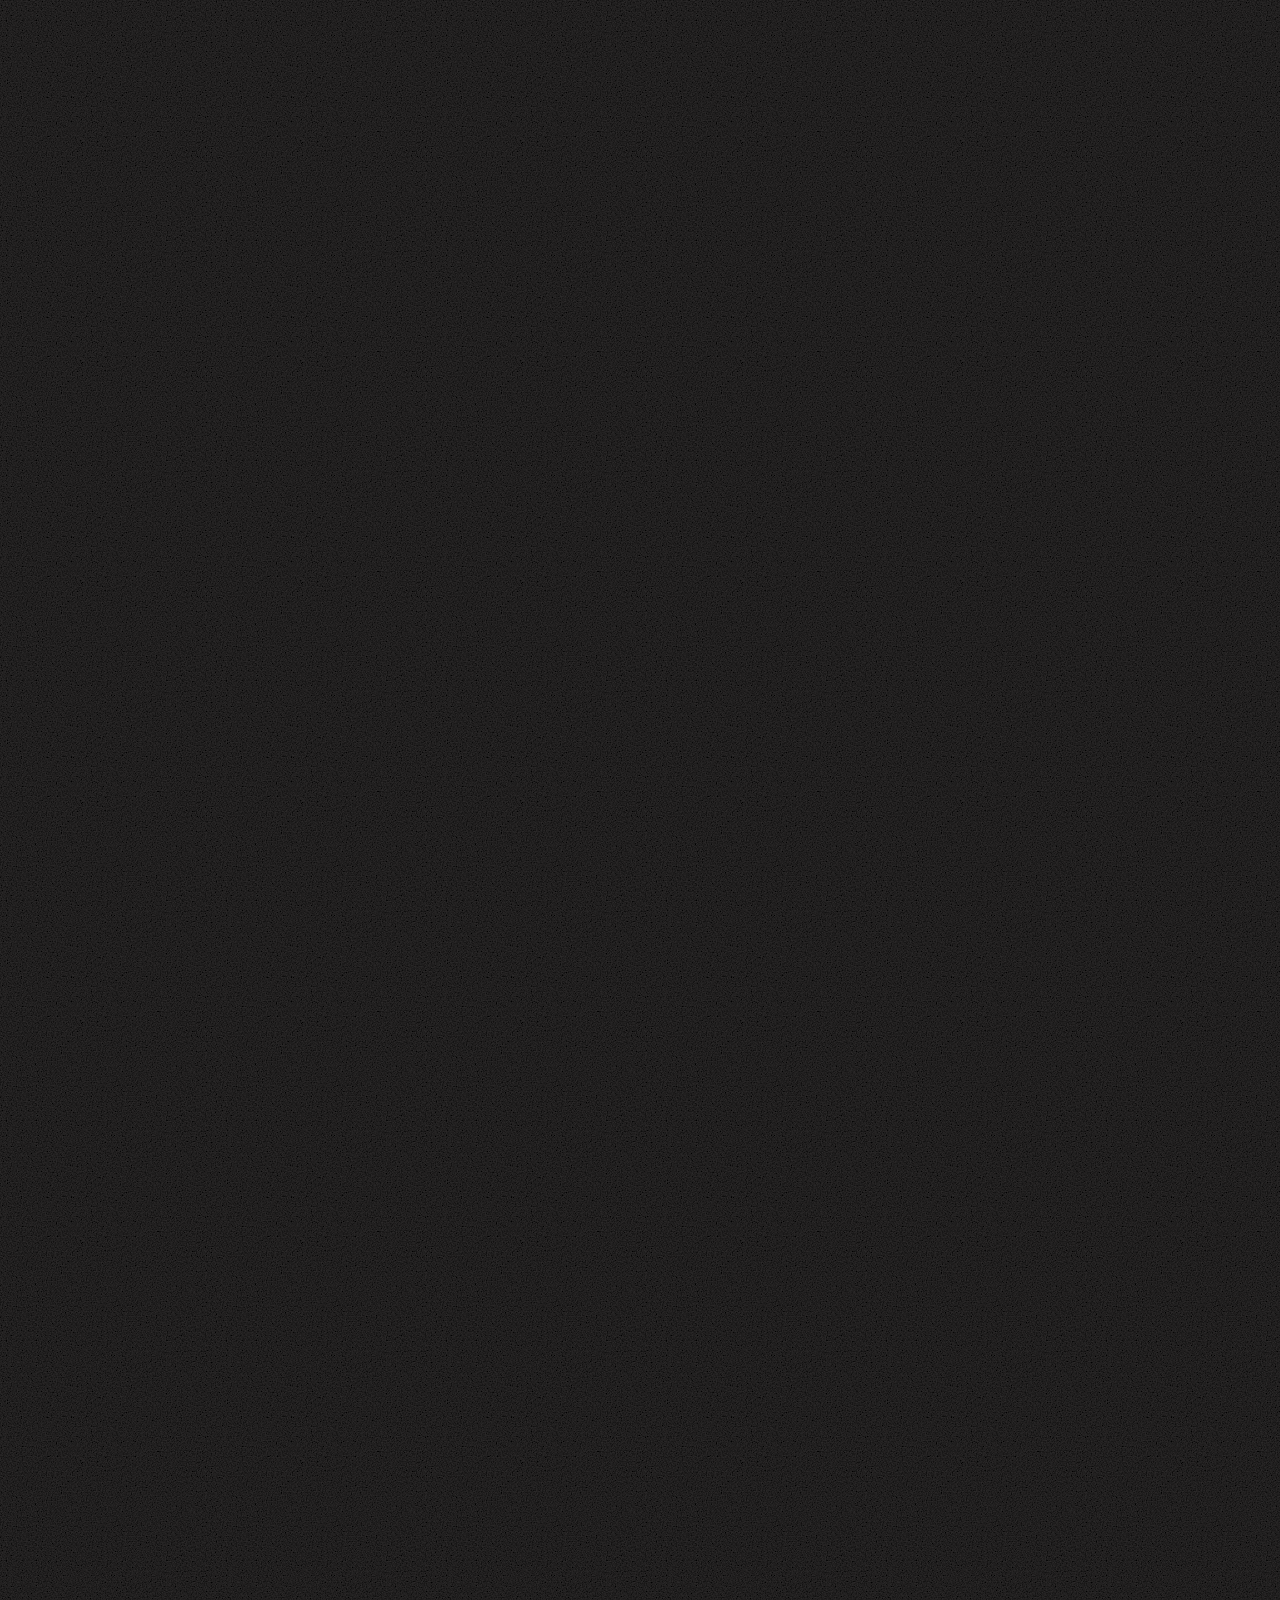
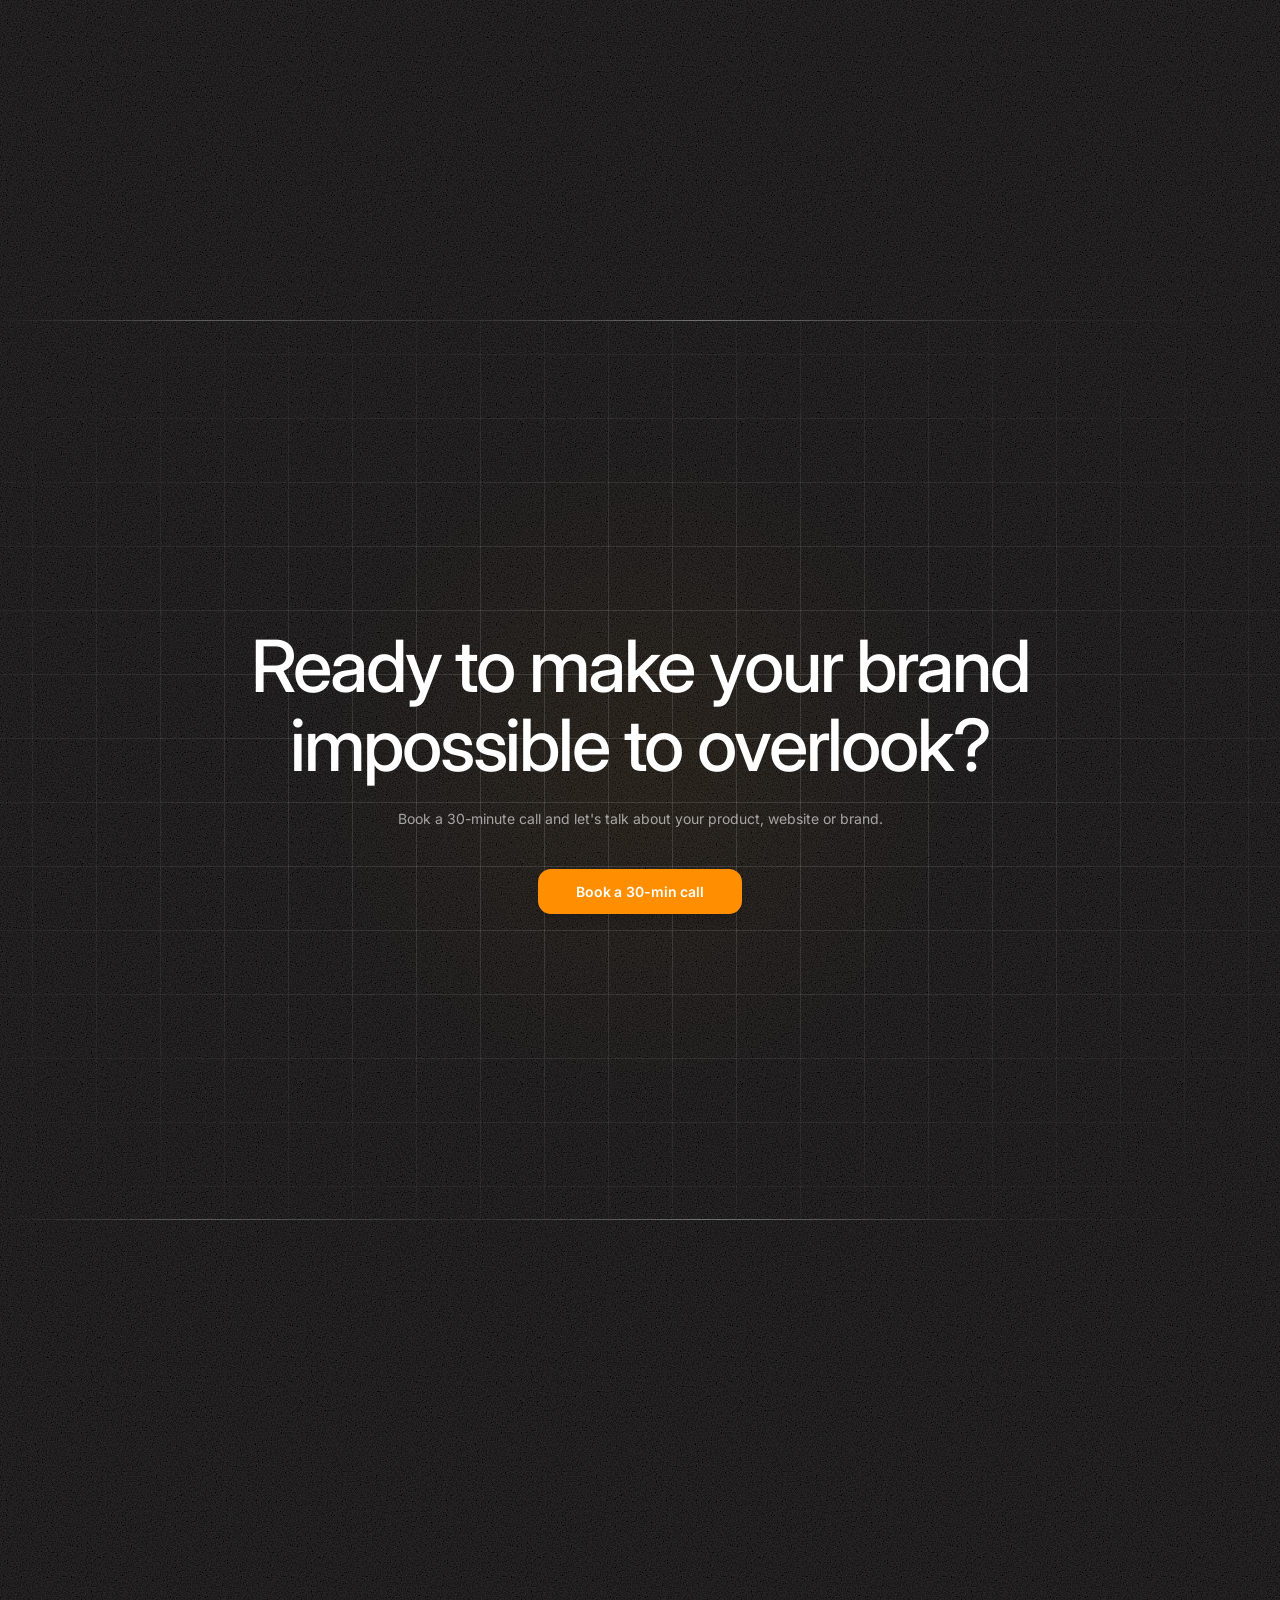
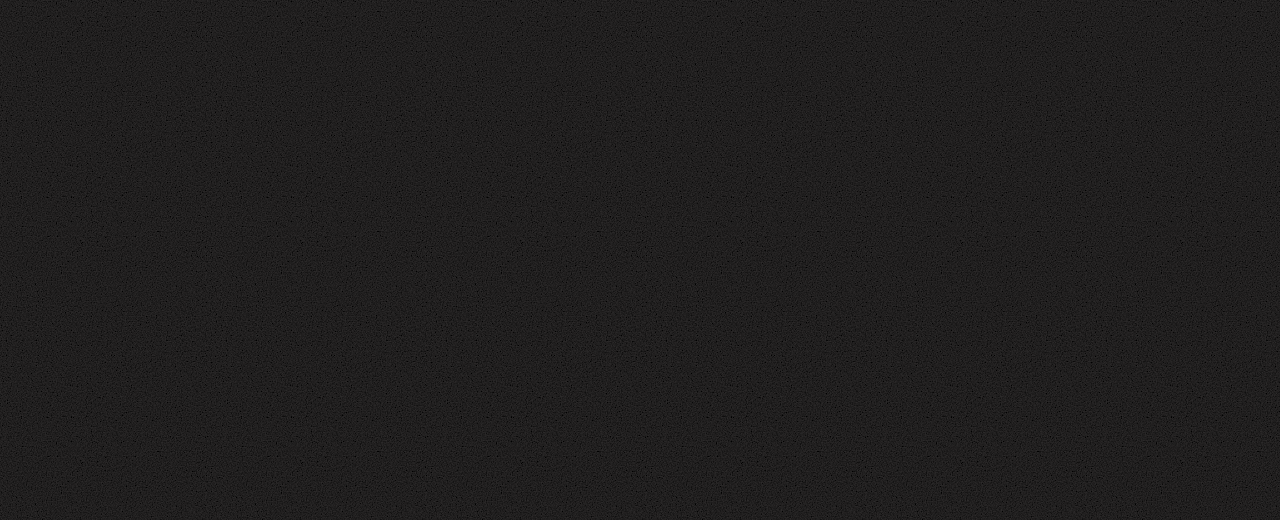
==== commit 76092619: "Mobile view display issues and some minor adjustments to the layout and styling for better responsiv" ====
--- a/main/index.html
+++ b/main/index.html
@@ -7,6 +7,12 @@
 <meta name="color-scheme" content="dark" />
 <title>Meiyaku Design | Product, Web &amp; Brand Designer</title>
 <meta name="description" content="Meiyaku Design is the portfolio of Covenant Ajigbotosho, a product designer in Lagos working on product design, web design and branding for agencies and brands.">
+<meta property="og:type" content="website">
+<meta property="og:title" content="Meiyaku Design | Product, Web &amp; Brand Designer">
+<meta property="og:description" content="Portfolio of Covenant Ajigbotosho, a Lagos-based product designer creating digital products, websites and brand identities.">
+<meta name="twitter:card" content="summary">
+<meta name="twitter:title" content="Meiyaku Design | Product, Web &amp; Brand Designer">
+<meta name="twitter:description" content="Portfolio of Covenant Ajigbotosho, a Lagos-based product designer creating digital products, websites and brand identities.">
 <link rel="preconnect" href="https://fonts.googleapis.com">
 <link rel="preconnect" href="https://fonts.gstatic.com" crossorigin>
 <link rel="stylesheet" href="https://fonts.googleapis.com/css2?family=Inter:wght@400..700&display=swap" media="print" onload="this.media='all'">
@@ -15,10 +21,9 @@
 </head>
 <body class="grain bg-dark text-white font-sans antialiased selection:bg-accent selection:text-white relative overflow-x-hidden">
 
-  <!-- Texture Overlay -->
-  <!-- Navigation -->
-  <nav class="fixed top-0 left-0 right-0 z-40 flex justify-center p-6 pointer-events-none">
-    <div class="flex items-center gap-2 metal-pill bg-dark/95 backdrop-blur-lg rounded-2xl p-1 pointer-events-auto">
+  <a class="skip-link" href="#main-content">Skip to main content</a>
+  <nav aria-label="Primary" class="nav-shell fixed top-0 left-0 right-0 z-40 flex justify-center p-6 pointer-events-none">
+    <div class="nav-links flex items-center gap-2 metal-pill bg-dark/95 backdrop-blur-lg rounded-2xl p-1 pointer-events-auto">
       <a href="#services" class="px-5 py-2.5 text-sm font-medium text-white/70 hover:text-accent rounded-xl transition-all">Services</a>
       <a href="#work" class="px-5 py-2.5 text-sm font-medium text-white/70 hover:text-accent rounded-xl transition-all">Work</a>
       <a href="#faq" class="px-5 py-2.5 text-sm font-medium text-white/70 hover:text-accent rounded-xl transition-all">FAQ</a>
@@ -46,6 +51,7 @@
     </div>
   </header>
 
+  <main id="main-content">
 <!-- Services Section -->
   <section id="services" class="w-full relative z-10 py-24 reveal">
     <div class="max-w-[1000px] mx-auto px-6">
@@ -97,23 +103,23 @@
   </section>
 
   <!-- Selected Work Section -->
-  <main id="work" class="w-full border-t border-white/10 py-24 relative z-10 overflow-hidden">
+  <section id="work" class="w-full border-t border-white/10 py-24 relative z-10 overflow-hidden">
     <div class="flex flex-col gap-[140px]">
       
-      <!-- Project 1: Eka Sportswear | swap each .cover div for: <img src="..." alt="Eka Sportswear screen" class="block w-full h-full object-cover"> -->
-      <article class="flex flex-col items-center w-full relative reveal carousel-article cv-article">
-        <div class="w-full relative mb-8">
-          <div class="absolute inset-0 z-20 flex items-center justify-center pointer-events-none">
-            <div class="w-[85vw] max-w-[1000px] flex justify-between px-4">
-              <button aria-label="Previous image" class="carousel-prev pointer-events-auto w-10 h-10 rounded-full bg-black/60 text-white flex items-center justify-center hover:bg-accent transition-colors shadow-lg">
-                <svg class="w-5 h-5" fill="none" viewBox="0 0 24 24" stroke="currentColor"><path stroke-linecap="round" stroke-linejoin="round" stroke-width="2" d="M15 19l-7-7 7-7" /></svg>
-              </button>
-              <button aria-label="Next image" class="carousel-next pointer-events-auto w-10 h-10 rounded-full bg-black/60 text-white flex items-center justify-center hover:bg-accent transition-colors shadow-lg">
-                <svg class="w-5 h-5" fill="none" viewBox="0 0 24 24" stroke="currentColor"><path stroke-linecap="round" stroke-linejoin="round" stroke-width="2" d="M9 5l7 7-7 7" /></svg>
-              </button>
-            </div>
-          </div>
-          <ul class="slider-container flex flex-row items-center w-full overflow-x-auto snap-x snap-mandatory hide-scrollbar gap-8 touch-pan-y cursor-grab active:cursor-grabbing"><li class="is-active snap-center shrink-0 w-[85vw] max-w-[1000px] aspect-[1609/877] rounded-xl overflow-hidden relative metal-pill slide pointer-events-none"><img src="./public/images/ekasportswear/slide1.webp" alt="Eka Sportswear project slide 1" width="1609" height="877" loading="lazy" decoding="async" class="block w-full h-full object-cover"></li><li class="snap-center shrink-0 w-[85vw] max-w-[1000px] aspect-[1609/877] rounded-xl overflow-hidden relative metal-pill slide pointer-events-none"><img src="./public/images/ekasportswear/slide2.webp" alt="Eka Sportswear project slide 2" width="1609" height="877" loading="lazy" decoding="async" class="block w-full h-full object-cover"></li><li class="snap-center shrink-0 w-[85vw] max-w-[1000px] aspect-[1609/877] rounded-xl overflow-hidden relative metal-pill slide pointer-events-none"><img src="./public/images/ekasportswear/slide3.webp" alt="Eka Sportswear project slide 3" width="1609" height="877" loading="lazy" decoding="async" class="block w-full h-full object-cover"></li><li class="snap-center shrink-0 w-[85vw] max-w-[1000px] aspect-[1609/877] rounded-xl overflow-hidden relative metal-pill slide pointer-events-none"><img src="./public/images/ekasportswear/slide4.webp" alt="Eka Sportswear project slide 4" width="1609" height="877" loading="lazy" decoding="async" class="block w-full h-full object-cover"></li></ul>
+      <!-- Project 1: Eka Sportswear | swap each .cover div for: <img src="..." alt="Eka Sportswear screen" class="block w-full h-auto object-contain"> -->
+      <article class="flex flex-col items-center w-full relative reveal carousel-article cv-article">
+        <div class="w-full relative mb-8">
+          <div class="absolute inset-0 z-20 flex items-center justify-center pointer-events-none">
+            <div class="w-[85vw] max-w-[1000px] flex justify-between px-4">
+              <button aria-label="Previous image" class="carousel-prev pointer-events-auto w-10 h-10 rounded-full bg-black/60 text-white flex items-center justify-center hover:bg-accent transition-colors shadow-lg">
+                <svg class="w-5 h-5" fill="none" viewBox="0 0 24 24" stroke="currentColor"><path stroke-linecap="round" stroke-linejoin="round" stroke-width="2" d="M15 19l-7-7 7-7" /></svg>
+              </button>
+              <button aria-label="Next image" class="carousel-next pointer-events-auto w-10 h-10 rounded-full bg-black/60 text-white flex items-center justify-center hover:bg-accent transition-colors shadow-lg">
+                <svg class="w-5 h-5" fill="none" viewBox="0 0 24 24" stroke="currentColor"><path stroke-linecap="round" stroke-linejoin="round" stroke-width="2" d="M9 5l7 7-7 7" /></svg>
+              </button>
+            </div>
+          </div>
+          <ul class="slider-container flex flex-row items-center w-full overflow-x-auto snap-x snap-mandatory hide-scrollbar gap-8 touch-pan-y cursor-grab active:cursor-grabbing"><li class="is-active snap-center shrink-0 w-[85vw] max-w-[1000px] rounded-xl overflow-hidden relative metal-pill slide pointer-events-none"><img src="../public/images/ekasportswear/slide1.webp" alt="Eka Sportswear project slide 1" width="1440" height="976" loading="lazy" decoding="async" class="block w-full h-auto object-contain"></li><li class="snap-center shrink-0 w-[85vw] max-w-[1000px] rounded-xl overflow-hidden relative metal-pill slide pointer-events-none"><img src="../public/images/ekasportswear/slide2.webp" alt="Eka Sportswear project slide 2" width="1440" height="948" loading="lazy" decoding="async" class="block w-full h-auto object-contain"></li><li class="snap-center shrink-0 w-[85vw] max-w-[1000px] rounded-xl overflow-hidden relative metal-pill slide pointer-events-none"><img src="../public/images/ekasportswear/slide3.webp" alt="Eka Sportswear project slide 3" width="1440" height="877" loading="lazy" decoding="async" class="block w-full h-auto object-contain"></li><li class="snap-center shrink-0 w-[85vw] max-w-[1000px] rounded-xl overflow-hidden relative metal-pill slide pointer-events-none"><img src="../public/images/ekasportswear/slide4.webp" alt="Eka Sportswear project slide 4" width="1440" height="945" loading="lazy" decoding="async" class="block w-full h-auto object-contain"></li></ul>
         </div>
         <div class="max-w-[1000px] mx-auto px-6 w-full flex flex-col">
           <div class="grid grid-cols-1 md:grid-cols-12 gap-8 items-start pt-6 border-t border-white/10">
@@ -124,27 +130,27 @@
             <div class="md:col-span-7 flex flex-col items-start gap-6">
               <p class="text-[13px] font-normal leading-[1.5] tracking-[-0.01em] text-white/60">An e-commerce website for sportswear and related products, designed to create a clear, engaging shopping experience that helps customers explore and shop the brand’s offerings.</p>
               <div class="flex flex-wrap items-center gap-2 mt-2">
-                <span class="inline-flex items-center gap-2 bg-white px-3 py-1.5 text-[10px] uppercase tracking-[0.03em] font-bold text-black"><span class="text-accent">•</span> Web design</span> <span class="inline-flex items-center gap-2 bg-white px-3 py-1.5 text-[10px] uppercase tracking-[0.03em] font-bold text-black"><span class="text-accent">•</span> Branding</span>
-              </div>
-            </div>
-          </div>
-        </div>
-      </article>
-
-      <!-- Project 2: Sportpreds | swap each .cover div for: <img src="..." alt="Sportpreds screen" class="block w-full h-full object-cover"> -->
-      <article class="flex flex-col items-center w-full relative reveal carousel-article cv-article">
-        <div class="w-full relative mb-8">
-          <div class="absolute inset-0 z-20 flex items-center justify-center pointer-events-none">
-            <div class="w-[85vw] max-w-[1000px] flex justify-between px-4">
-              <button aria-label="Previous image" class="carousel-prev pointer-events-auto w-10 h-10 rounded-full bg-black/60 text-white flex items-center justify-center hover:bg-accent transition-colors shadow-lg">
-                <svg class="w-5 h-5" fill="none" viewBox="0 0 24 24" stroke="currentColor"><path stroke-linecap="round" stroke-linejoin="round" stroke-width="2" d="M15 19l-7-7 7-7" /></svg>
-              </button>
-              <button aria-label="Next image" class="carousel-next pointer-events-auto w-10 h-10 rounded-full bg-black/60 text-white flex items-center justify-center hover:bg-accent transition-colors shadow-lg">
-                <svg class="w-5 h-5" fill="none" viewBox="0 0 24 24" stroke="currentColor"><path stroke-linecap="round" stroke-linejoin="round" stroke-width="2" d="M9 5l7 7-7 7" /></svg>
-              </button>
-            </div>
-          </div>
-          <ul class="slider-container flex flex-row items-center w-full overflow-x-auto snap-x snap-mandatory hide-scrollbar gap-8 touch-pan-y cursor-grab active:cursor-grabbing"><li class="is-active snap-center shrink-0 w-[85vw] max-w-[1000px] aspect-[1609/877] rounded-xl overflow-hidden relative metal-pill slide pointer-events-none"><img src="public/images/sportpreds/slide1.webp" alt="Sportpreds project slide 1" width="1609" height="877" loading="lazy" decoding="async" class="block w-full h-full object-cover"></li><li class="snap-center shrink-0 w-[85vw] max-w-[1000px] aspect-[1609/877] rounded-xl overflow-hidden relative metal-pill slide pointer-events-none"><img src="public/images/sportpreds/slide2.webp" alt="Sportpreds project slide 2" width="1609" height="877" loading="lazy" decoding="async" class="block w-full h-full object-cover"></li><li class="snap-center shrink-0 w-[85vw] max-w-[1000px] aspect-[1609/877] rounded-xl overflow-hidden relative metal-pill slide pointer-events-none"><img src="public/images/sportpreds/slide3.webp" alt="Sportpreds project slide 3" width="1609" height="877" loading="lazy" decoding="async" class="block w-full h-full object-cover"></li><li class="snap-center shrink-0 w-[85vw] max-w-[1000px] aspect-[1609/877] rounded-xl overflow-hidden relative metal-pill slide pointer-events-none"><img src="public/images/sportpreds/slide4.webp" alt="Sportpreds project slide 4" width="1609" height="877" loading="lazy" decoding="async" class="block w-full h-full object-cover"></li></ul>
+                <span class="inline-flex items-center gap-2 bg-white px-3 py-1.5 text-[10px] uppercase tracking-[0.03em] font-bold text-black"><span class="text-accent">•</span> Web design</span>
+              </div>
+            </div>
+          </div>
+        </div>
+      </article>
+
+      <!-- Project 2: Sportpreds | swap each .cover div for: <img src="..." alt="Sportpreds screen" class="block w-full h-auto object-contain"> -->
+      <article class="flex flex-col items-center w-full relative reveal carousel-article cv-article">
+        <div class="w-full relative mb-8">
+          <div class="absolute inset-0 z-20 flex items-center justify-center pointer-events-none">
+            <div class="w-[85vw] max-w-[1000px] flex justify-between px-4">
+              <button aria-label="Previous image" class="carousel-prev pointer-events-auto w-10 h-10 rounded-full bg-black/60 text-white flex items-center justify-center hover:bg-accent transition-colors shadow-lg">
+                <svg class="w-5 h-5" fill="none" viewBox="0 0 24 24" stroke="currentColor"><path stroke-linecap="round" stroke-linejoin="round" stroke-width="2" d="M15 19l-7-7 7-7" /></svg>
+              </button>
+              <button aria-label="Next image" class="carousel-next pointer-events-auto w-10 h-10 rounded-full bg-black/60 text-white flex items-center justify-center hover:bg-accent transition-colors shadow-lg">
+                <svg class="w-5 h-5" fill="none" viewBox="0 0 24 24" stroke="currentColor"><path stroke-linecap="round" stroke-linejoin="round" stroke-width="2" d="M9 5l7 7-7 7" /></svg>
+              </button>
+            </div>
+          </div>
+          <ul class="slider-container flex flex-row items-center w-full overflow-x-auto snap-x snap-mandatory hide-scrollbar gap-8 touch-pan-y cursor-grab active:cursor-grabbing"><li class="is-active snap-center shrink-0 w-[85vw] max-w-[1000px] rounded-xl overflow-hidden relative metal-pill slide pointer-events-none"><img src="../public/images/sportpreds/slide1.webp" alt="Sportpreds project slide 1" width="2281" height="1192" loading="lazy" decoding="async" class="block w-full h-auto object-contain"></li><li class="snap-center shrink-0 w-[85vw] max-w-[1000px] rounded-xl overflow-hidden relative metal-pill slide pointer-events-none"><img src="../public/images/sportpreds/slide2.webp" alt="Sportpreds project slide 2" width="1609" height="887" loading="lazy" decoding="async" class="block w-full h-auto object-contain"></li><li class="snap-center shrink-0 w-[85vw] max-w-[1000px] rounded-xl overflow-hidden relative metal-pill slide pointer-events-none"><img src="../public/images/sportpreds/slide3.webp" alt="Sportpreds project slide 3" width="1609" height="887" loading="lazy" decoding="async" class="block w-full h-auto object-contain"></li><li class="snap-center shrink-0 w-[85vw] max-w-[1000px] rounded-xl overflow-hidden relative metal-pill slide pointer-events-none"><img src="../public/images/sportpreds/slide4.webp" alt="Sportpreds project slide 4" width="1609" height="887" loading="lazy" decoding="async" class="block w-full h-auto object-contain"></li></ul>
         </div>
         <div class="max-w-[1000px] mx-auto px-6 w-full flex flex-col">
           <div class="grid grid-cols-1 md:grid-cols-12 gap-8 items-start pt-6 border-t border-white/10">
@@ -162,20 +168,20 @@
         </div>
       </article>
 
-      <!-- Project 3: ViewPointArk | swap each .cover div for: <img src="..." alt="ViewPointArk screen" class="block w-full h-full object-cover"> -->
-      <article class="flex flex-col items-center w-full relative reveal carousel-article cv-article">
-        <div class="w-full relative mb-8">
-          <div class="absolute inset-0 z-20 flex items-center justify-center pointer-events-none">
-            <div class="w-[85vw] max-w-[1000px] flex justify-between px-4">
-              <button aria-label="Previous image" class="carousel-prev pointer-events-auto w-10 h-10 rounded-full bg-black/60 text-white flex items-center justify-center hover:bg-accent transition-colors shadow-lg">
-                <svg class="w-5 h-5" fill="none" viewBox="0 0 24 24" stroke="currentColor"><path stroke-linecap="round" stroke-linejoin="round" stroke-width="2" d="M15 19l-7-7 7-7" /></svg>
-              </button>
-              <button aria-label="Next image" class="carousel-next pointer-events-auto w-10 h-10 rounded-full bg-black/60 text-white flex items-center justify-center hover:bg-accent transition-colors shadow-lg">
-                <svg class="w-5 h-5" fill="none" viewBox="0 0 24 24" stroke="currentColor"><path stroke-linecap="round" stroke-linejoin="round" stroke-width="2" d="M9 5l7 7-7 7" /></svg>
-              </button>
-            </div>
-          </div>
-          <ul class="slider-container flex flex-row items-center w-full overflow-x-auto snap-x snap-mandatory hide-scrollbar gap-8 touch-pan-y cursor-grab active:cursor-grabbing"><li class="is-active snap-center shrink-0 w-[85vw] max-w-[1000px] aspect-[1609/877] rounded-xl overflow-hidden relative metal-pill slide pointer-events-none"><img src="public/images/viewpointark/slide1.webp" alt="ViewPointArk project slide 1" width="1609" height="877" loading="lazy" decoding="async" class="block w-full h-full object-cover"></li><li class="snap-center shrink-0 w-[85vw] max-w-[1000px] aspect-[1609/877] rounded-xl overflow-hidden relative metal-pill slide pointer-events-none"><img src="public/images/viewpointark/slide2.webp" alt="ViewPointArk project slide 2" width="1609" height="877" loading="lazy" decoding="async" class="block w-full h-full object-cover"></li><li class="snap-center shrink-0 w-[85vw] max-w-[1000px] aspect-[1609/877] rounded-xl overflow-hidden relative metal-pill slide pointer-events-none"><img src="public/images/viewpointark/slide3.webp" alt="ViewPointArk project slide 3" width="1609" height="877" loading="lazy" decoding="async" class="block w-full h-full object-cover"></li><li class="snap-center shrink-0 w-[85vw] max-w-[1000px] aspect-[1609/877] rounded-xl overflow-hidden relative metal-pill slide pointer-events-none"><img src="public/images/viewpointark/slide4.webp" alt="ViewPointArk project slide 4" width="1609" height="877" loading="lazy" decoding="async" class="block w-full h-full object-cover"></li></ul>
+      <!-- Project 3: ViewPointArk | swap each .cover div for: <img src="..." alt="ViewPointArk screen" class="block w-full h-auto object-contain"> -->
+      <article class="flex flex-col items-center w-full relative reveal carousel-article cv-article">
+        <div class="w-full relative mb-8">
+          <div class="absolute inset-0 z-20 flex items-center justify-center pointer-events-none">
+            <div class="w-[85vw] max-w-[1000px] flex justify-between px-4">
+              <button aria-label="Previous image" class="carousel-prev pointer-events-auto w-10 h-10 rounded-full bg-black/60 text-white flex items-center justify-center hover:bg-accent transition-colors shadow-lg">
+                <svg class="w-5 h-5" fill="none" viewBox="0 0 24 24" stroke="currentColor"><path stroke-linecap="round" stroke-linejoin="round" stroke-width="2" d="M15 19l-7-7 7-7" /></svg>
+              </button>
+              <button aria-label="Next image" class="carousel-next pointer-events-auto w-10 h-10 rounded-full bg-black/60 text-white flex items-center justify-center hover:bg-accent transition-colors shadow-lg">
+                <svg class="w-5 h-5" fill="none" viewBox="0 0 24 24" stroke="currentColor"><path stroke-linecap="round" stroke-linejoin="round" stroke-width="2" d="M9 5l7 7-7 7" /></svg>
+              </button>
+            </div>
+          </div>
+          <ul class="slider-container flex flex-row items-center w-full overflow-x-auto snap-x snap-mandatory hide-scrollbar gap-8 touch-pan-y cursor-grab active:cursor-grabbing"><li class="is-active snap-center shrink-0 w-[85vw] max-w-[1000px] rounded-xl overflow-hidden relative metal-pill slide pointer-events-none"><img src="../public/images/viewpointark/slide1.webp" alt="ViewPointArk project slide 1" width="2281" height="1192" loading="lazy" decoding="async" class="block w-full h-auto object-contain"></li><li class="snap-center shrink-0 w-[85vw] max-w-[1000px] rounded-xl overflow-hidden relative metal-pill slide pointer-events-none"><img src="../public/images/viewpointark/slide2.webp" alt="ViewPointArk project slide 2" width="1609" height="887" loading="lazy" decoding="async" class="block w-full h-auto object-contain"></li><li class="snap-center shrink-0 w-[85vw] max-w-[1000px] rounded-xl overflow-hidden relative metal-pill slide pointer-events-none"><img src="../public/images/viewpointark/slide3.webp" alt="ViewPointArk project slide 3" width="1609" height="887" loading="lazy" decoding="async" class="block w-full h-auto object-contain"></li><li class="snap-center shrink-0 w-[85vw] max-w-[1000px] rounded-xl overflow-hidden relative metal-pill slide pointer-events-none"><img src="../public/images/viewpointark/slide4.webp" alt="ViewPointArk project slide 4" width="1609" height="887" loading="lazy" decoding="async" class="block w-full h-auto object-contain"></li></ul>
         </div>
         <div class="max-w-[1000px] mx-auto px-6 w-full flex flex-col">
           <div class="grid grid-cols-1 md:grid-cols-12 gap-8 items-start pt-6 border-t border-white/10">
@@ -193,20 +199,20 @@
         </div>
       </article>
 
-      <!-- Project 4: Icon Moment | swap each .cover div for: <img src="..." alt="Icon Moment screen" class="block w-full h-full object-cover"> -->
-      <article class="flex flex-col items-center w-full relative reveal carousel-article cv-article">
-        <div class="w-full relative mb-8">
-          <div class="absolute inset-0 z-20 flex items-center justify-center pointer-events-none">
-            <div class="w-[85vw] max-w-[1000px] flex justify-between px-4">
-              <button aria-label="Previous image" class="carousel-prev pointer-events-auto w-10 h-10 rounded-full bg-black/60 text-white flex items-center justify-center hover:bg-accent transition-colors shadow-lg">
-                <svg class="w-5 h-5" fill="none" viewBox="0 0 24 24" stroke="currentColor"><path stroke-linecap="round" stroke-linejoin="round" stroke-width="2" d="M15 19l-7-7 7-7" /></svg>
-              </button>
-              <button aria-label="Next image" class="carousel-next pointer-events-auto w-10 h-10 rounded-full bg-black/60 text-white flex items-center justify-center hover:bg-accent transition-colors shadow-lg">
-                <svg class="w-5 h-5" fill="none" viewBox="0 0 24 24" stroke="currentColor"><path stroke-linecap="round" stroke-linejoin="round" stroke-width="2" d="M9 5l7 7-7 7" /></svg>
-              </button>
-            </div>
-          </div>
-          <ul class="slider-container flex flex-row items-center w-full overflow-x-auto snap-x snap-mandatory hide-scrollbar gap-8 touch-pan-y cursor-grab active:cursor-grabbing"><li class="is-active snap-center shrink-0 w-[85vw] max-w-[1000px] aspect-[1609/877] rounded-xl overflow-hidden relative metal-pill slide pointer-events-none"><img src="public/images/iconmoment/slide1.webp" alt="Icon Moment project slide 1" width="1609" height="877" loading="lazy" decoding="async" class="block w-full h-full object-cover"></li><li class="snap-center shrink-0 w-[85vw] max-w-[1000px] aspect-[1609/877] rounded-xl overflow-hidden relative metal-pill slide pointer-events-none"><img src="public/images/iconmoment/slide2.webp" alt="Icon Moment project slide 2" width="1609" height="877" loading="lazy" decoding="async" class="block w-full h-full object-cover"></li><li class="snap-center shrink-0 w-[85vw] max-w-[1000px] aspect-[1609/877] rounded-xl overflow-hidden relative metal-pill slide pointer-events-none"><img src="public/images/iconmoment/slide3.webp" alt="Icon Moment project slide 3" width="1609" height="877" loading="lazy" decoding="async" class="block w-full h-full object-cover"></li><li class="snap-center shrink-0 w-[85vw] max-w-[1000px] aspect-[1609/877] rounded-xl overflow-hidden relative metal-pill slide pointer-events-none"><img src="public/images/iconmoment/slide4.webp" alt="Icon Moment project slide 4" width="1609" height="877" loading="lazy" decoding="async" class="block w-full h-full object-cover"></li></ul>
+      <!-- Project 4: Icon Moment | swap each .cover div for: <img src="..." alt="Icon Moment screen" class="block w-full h-auto object-contain"> -->
+      <article class="flex flex-col items-center w-full relative reveal carousel-article cv-article">
+        <div class="w-full relative mb-8">
+          <div class="absolute inset-0 z-20 flex items-center justify-center pointer-events-none">
+            <div class="w-[85vw] max-w-[1000px] flex justify-between px-4">
+              <button aria-label="Previous image" class="carousel-prev pointer-events-auto w-10 h-10 rounded-full bg-black/60 text-white flex items-center justify-center hover:bg-accent transition-colors shadow-lg">
+                <svg class="w-5 h-5" fill="none" viewBox="0 0 24 24" stroke="currentColor"><path stroke-linecap="round" stroke-linejoin="round" stroke-width="2" d="M15 19l-7-7 7-7" /></svg>
+              </button>
+              <button aria-label="Next image" class="carousel-next pointer-events-auto w-10 h-10 rounded-full bg-black/60 text-white flex items-center justify-center hover:bg-accent transition-colors shadow-lg">
+                <svg class="w-5 h-5" fill="none" viewBox="0 0 24 24" stroke="currentColor"><path stroke-linecap="round" stroke-linejoin="round" stroke-width="2" d="M9 5l7 7-7 7" /></svg>
+              </button>
+            </div>
+          </div>
+          <ul class="slider-container flex flex-row items-center w-full overflow-x-auto snap-x snap-mandatory hide-scrollbar gap-8 touch-pan-y cursor-grab active:cursor-grabbing"><li class="is-active snap-center shrink-0 w-[85vw] max-w-[1000px] rounded-xl overflow-hidden relative metal-pill slide pointer-events-none"><img src="../public/images/iconmoment/slide1.webp" alt="Icon Moment project slide 1" width="2281" height="1192" loading="lazy" decoding="async" class="block w-full h-auto object-contain"></li><li class="snap-center shrink-0 w-[85vw] max-w-[1000px] rounded-xl overflow-hidden relative metal-pill slide pointer-events-none"><img src="../public/images/iconmoment/slide2.webp" alt="Icon Moment project slide 2" width="1609" height="887" loading="lazy" decoding="async" class="block w-full h-auto object-contain"></li><li class="snap-center shrink-0 w-[85vw] max-w-[1000px] rounded-xl overflow-hidden relative metal-pill slide pointer-events-none"><img src="../public/images/iconmoment/slide3.webp" alt="Icon Moment project slide 3" width="1609" height="887" loading="lazy" decoding="async" class="block w-full h-auto object-contain"></li><li class="snap-center shrink-0 w-[85vw] max-w-[1000px] rounded-xl overflow-hidden relative metal-pill slide pointer-events-none"><img src="../public/images/iconmoment/slide4.webp" alt="Icon Moment project slide 4" width="1609" height="887" loading="lazy" decoding="async" class="block w-full h-auto object-contain"></li></ul>
         </div>
         <div class="max-w-[1000px] mx-auto px-6 w-full flex flex-col">
           <div class="grid grid-cols-1 md:grid-cols-12 gap-8 items-start pt-6 border-t border-white/10">
@@ -224,20 +230,20 @@
         </div>
       </article>
 
-      <!-- Project 5: Vedaverse | swap each .cover div for: <img src="..." alt="Vedaverse screen" class="block w-full h-full object-cover"> -->
-      <article class="flex flex-col items-center w-full relative reveal carousel-article cv-article">
-        <div class="w-full relative mb-8">
-          <div class="absolute inset-0 z-20 flex items-center justify-center pointer-events-none">
-            <div class="w-[85vw] max-w-[1000px] flex justify-between px-4">
-              <button aria-label="Previous image" class="carousel-prev pointer-events-auto w-10 h-10 rounded-full bg-black/60 text-white flex items-center justify-center hover:bg-accent transition-colors shadow-lg">
-                <svg class="w-5 h-5" fill="none" viewBox="0 0 24 24" stroke="currentColor"><path stroke-linecap="round" stroke-linejoin="round" stroke-width="2" d="M15 19l-7-7 7-7" /></svg>
-              </button>
-              <button aria-label="Next image" class="carousel-next pointer-events-auto w-10 h-10 rounded-full bg-black/60 text-white flex items-center justify-center hover:bg-accent transition-colors shadow-lg">
-                <svg class="w-5 h-5" fill="none" viewBox="0 0 24 24" stroke="currentColor"><path stroke-linecap="round" stroke-linejoin="round" stroke-width="2" d="M9 5l7 7-7 7" /></svg>
-              </button>
-            </div>
-          </div>
-          <ul class="slider-container flex flex-row items-center w-full overflow-x-auto snap-x snap-mandatory hide-scrollbar gap-8 touch-pan-y cursor-grab active:cursor-grabbing"><li class="is-active snap-center shrink-0 w-[85vw] max-w-[1000px] aspect-[1609/877] rounded-xl overflow-hidden relative metal-pill slide pointer-events-none"><img src="public/images/vedaverse/slide1.webp" alt="Vedaverse project slide 1" width="1609" height="877" loading="lazy" decoding="async" class="block w-full h-full object-cover"></li><li class="snap-center shrink-0 w-[85vw] max-w-[1000px] aspect-[1609/877] rounded-xl overflow-hidden relative metal-pill slide pointer-events-none"><img src="public/images/vedaverse/slide2.webp" alt="Vedaverse project slide 2" width="1609" height="877" loading="lazy" decoding="async" class="block w-full h-full object-cover"></li><li class="snap-center shrink-0 w-[85vw] max-w-[1000px] aspect-[1609/877] rounded-xl overflow-hidden relative metal-pill slide pointer-events-none"><img src="public/images/vedaverse/slide3.webp" alt="Vedaverse project slide 3" width="1609" height="877" loading="lazy" decoding="async" class="block w-full h-full object-cover"></li><li class="snap-center shrink-0 w-[85vw] max-w-[1000px] aspect-[1609/877] rounded-xl overflow-hidden relative metal-pill slide pointer-events-none"><img src="public/images/vedaverse/slide4.webp" alt="Vedaverse project slide 4" width="1609" height="877" loading="lazy" decoding="async" class="block w-full h-full object-cover"></li></ul>
+      <!-- Project 5: Vedaverse | swap each .cover div for: <img src="..." alt="Vedaverse screen" class="block w-full h-auto object-contain"> -->
+      <article class="flex flex-col items-center w-full relative reveal carousel-article cv-article">
+        <div class="w-full relative mb-8">
+          <div class="absolute inset-0 z-20 flex items-center justify-center pointer-events-none">
+            <div class="w-[85vw] max-w-[1000px] flex justify-between px-4">
+              <button aria-label="Previous image" class="carousel-prev pointer-events-auto w-10 h-10 rounded-full bg-black/60 text-white flex items-center justify-center hover:bg-accent transition-colors shadow-lg">
+                <svg class="w-5 h-5" fill="none" viewBox="0 0 24 24" stroke="currentColor"><path stroke-linecap="round" stroke-linejoin="round" stroke-width="2" d="M15 19l-7-7 7-7" /></svg>
+              </button>
+              <button aria-label="Next image" class="carousel-next pointer-events-auto w-10 h-10 rounded-full bg-black/60 text-white flex items-center justify-center hover:bg-accent transition-colors shadow-lg">
+                <svg class="w-5 h-5" fill="none" viewBox="0 0 24 24" stroke="currentColor"><path stroke-linecap="round" stroke-linejoin="round" stroke-width="2" d="M9 5l7 7-7 7" /></svg>
+              </button>
+            </div>
+          </div>
+          <ul class="slider-container flex flex-row items-center w-full overflow-x-auto snap-x snap-mandatory hide-scrollbar gap-8 touch-pan-y cursor-grab active:cursor-grabbing"><li class="is-active snap-center shrink-0 w-[85vw] max-w-[1000px] rounded-xl overflow-hidden relative metal-pill slide pointer-events-none"><img src="../public/images/vedaverse/slide1.webp" alt="Vedaverse project slide 1" width="2281" height="1192" loading="lazy" decoding="async" class="block w-full h-auto object-contain"></li><li class="snap-center shrink-0 w-[85vw] max-w-[1000px] rounded-xl overflow-hidden relative metal-pill slide pointer-events-none"><img src="../public/images/vedaverse/slide2.webp" alt="Vedaverse project slide 2" width="1609" height="887" loading="lazy" decoding="async" class="block w-full h-auto object-contain"></li><li class="snap-center shrink-0 w-[85vw] max-w-[1000px] rounded-xl overflow-hidden relative metal-pill slide pointer-events-none"><img src="../public/images/vedaverse/slide3.webp" alt="Vedaverse project slide 3" width="1592" height="887" loading="lazy" decoding="async" class="block w-full h-auto object-contain"></li><li class="snap-center shrink-0 w-[85vw] max-w-[1000px] rounded-xl overflow-hidden relative metal-pill slide pointer-events-none"><img src="../public/images/vedaverse/slide4.webp" alt="Vedaverse project slide 4" width="1520" height="887" loading="lazy" decoding="async" class="block w-full h-auto object-contain"></li><li class="snap-center shrink-0 w-[85vw] max-w-[1000px] rounded-xl overflow-hidden relative metal-pill slide pointer-events-none"><img src="../public/images/vedaverse/slide5.webp" alt="Vedaverse project slide 5" width="1616" height="887" loading="lazy" decoding="async" class="block w-full h-auto object-contain"></li></ul>
         </div>
         <div class="max-w-[1000px] mx-auto px-6 w-full flex flex-col">
           <div class="grid grid-cols-1 md:grid-cols-12 gap-8 items-start pt-6 border-t border-white/10">
@@ -256,7 +262,7 @@
       </article>
 
     </div>
-  </main>
+  </section>
 
   <!-- FAQ Section -->
   <section id="faq" class="w-full relative z-10 pb-24 reveal optimize-render">
@@ -319,6 +325,7 @@
       </a>
     </div>
   </section>
+  </main>
 
   <!-- Footer: curtain reveal + parallax layers -->
   <div class="footer-wrap relative z-0">
@@ -363,8 +370,6 @@
   </footer>
   </div>
 
-  <script src="lenis.min.js"></script>
-<!-- Carousel + reveal logic -->
-<script src="script.js"></script>
+  <script src="script.js"></script>
 </body>
 </html>
--- a/main/style.css
+++ b/main/style.css
@@ -974,9 +974,13 @@
           background-clip: text;
 }
 
-.object-cover {
-  -o-object-fit: cover;
-     object-fit: cover;
+.h-auto {
+  height: auto;
+}
+
+.object-contain {
+  -o-object-fit: contain;
+     object-fit: contain;
 }
 
 .p-1 {
@@ -1352,6 +1356,39 @@
 .hide-scrollbar{
   -ms-overflow-style:none;
   scrollbar-width:none
+}
+
+.skip-link{
+  position:fixed;
+  left:1rem;
+  top:1rem;
+  z-index:50;
+  transform:translateY(-200%);
+  border-radius:.75rem;
+  padding:.75rem 1rem;
+  background:#fff;
+  color:#161515;
+  font-weight:600
+}
+
+.skip-link:focus{
+  transform:none
+}
+
+@media(max-width:639px){
+  .nav-shell{
+    padding:.75rem
+  }
+
+  .nav-links{
+    gap:.25rem
+  }
+
+  .nav-links a{
+    padding-inline:.75rem;
+    font-size:.75rem;
+    white-space:nowrap
+  }
 }
 
 details>summary::-webkit-details-marker{
@@ -1582,26 +1619,6 @@
   mask-composite:exclude
 }
 
-html.lenis,html.lenis body{
-  height:auto
-}
-
-.lenis.lenis-smooth{
-  scroll-behavior:auto!important
-}
-
-.lenis.lenis-smooth [data-lenis-prevent]{
-  overscroll-behavior:contain
-}
-
-.lenis.lenis-stopped{
-  overflow:hidden
-}
-
-.lenis.lenis-smooth iframe{
-  pointer-events:none
-}
-
 @media (prefers-reduced-motion:reduce){
   html{
     scroll-behavior:auto!important
